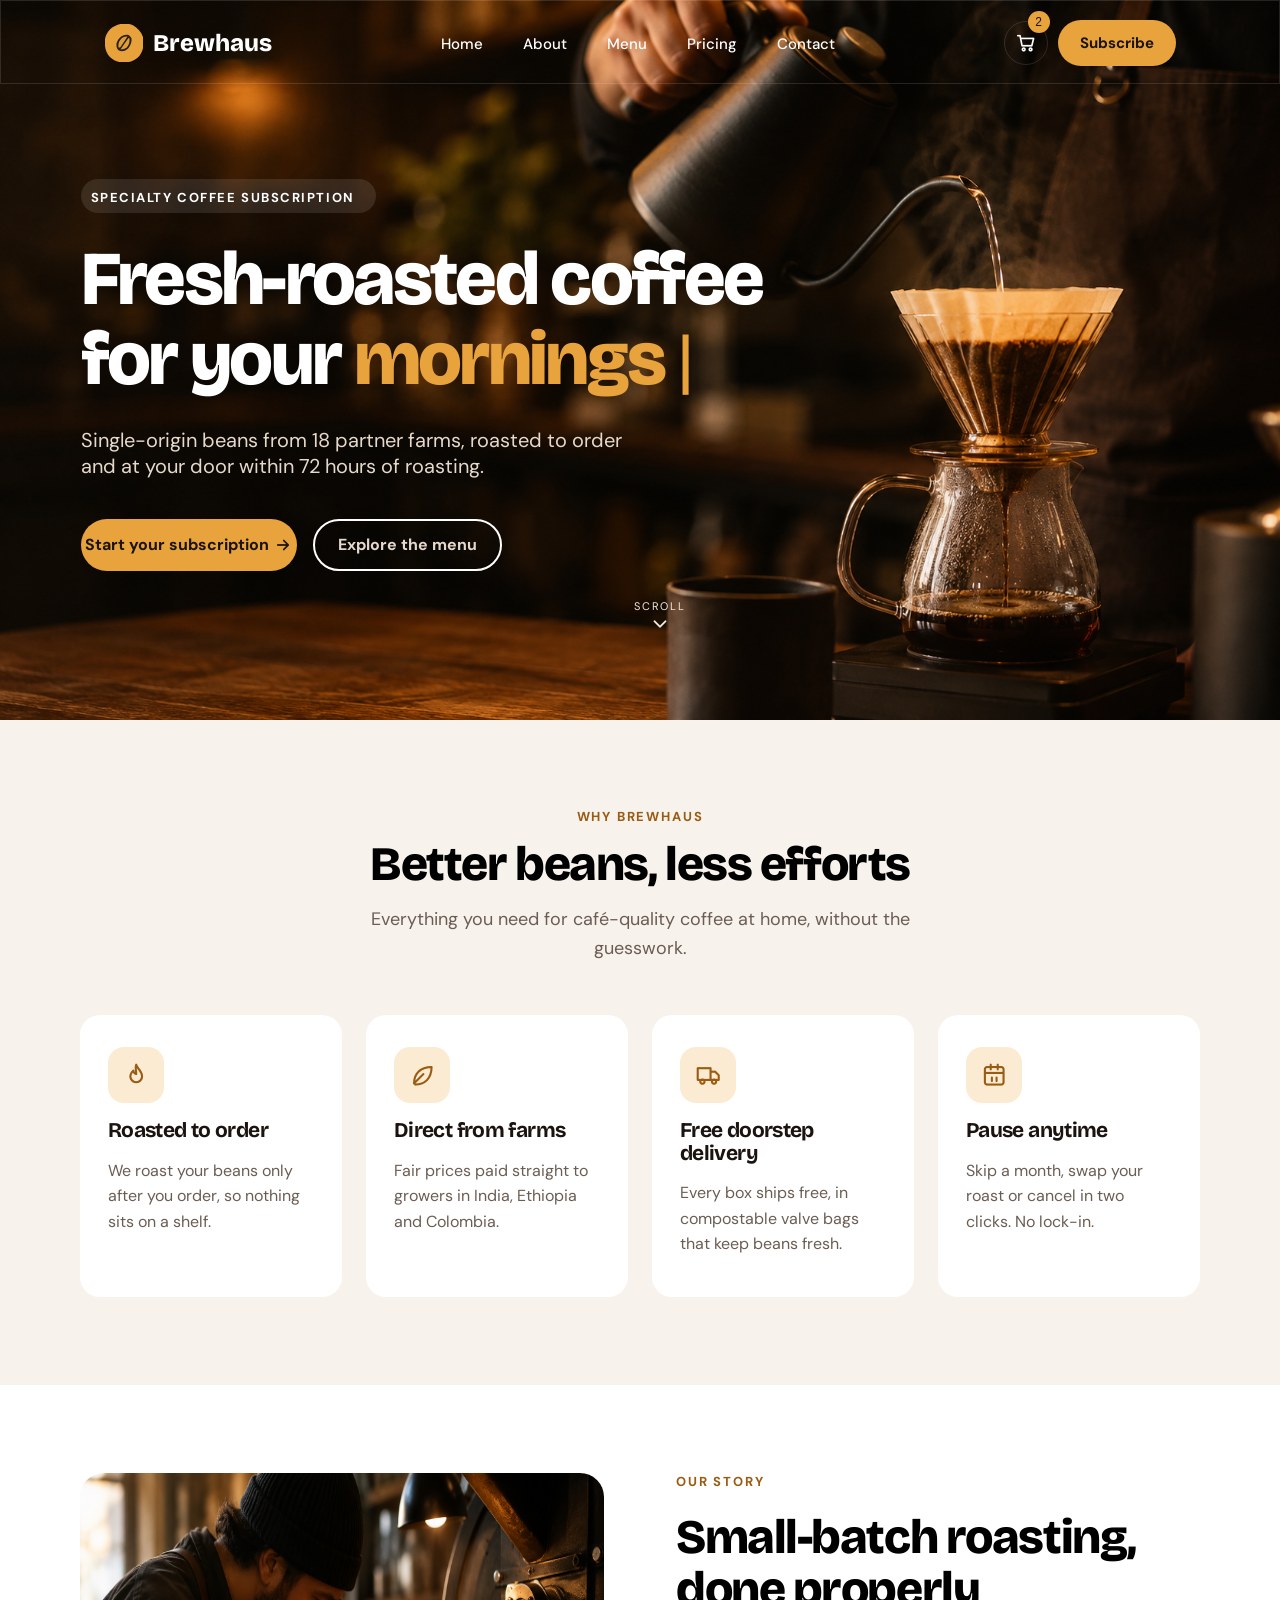
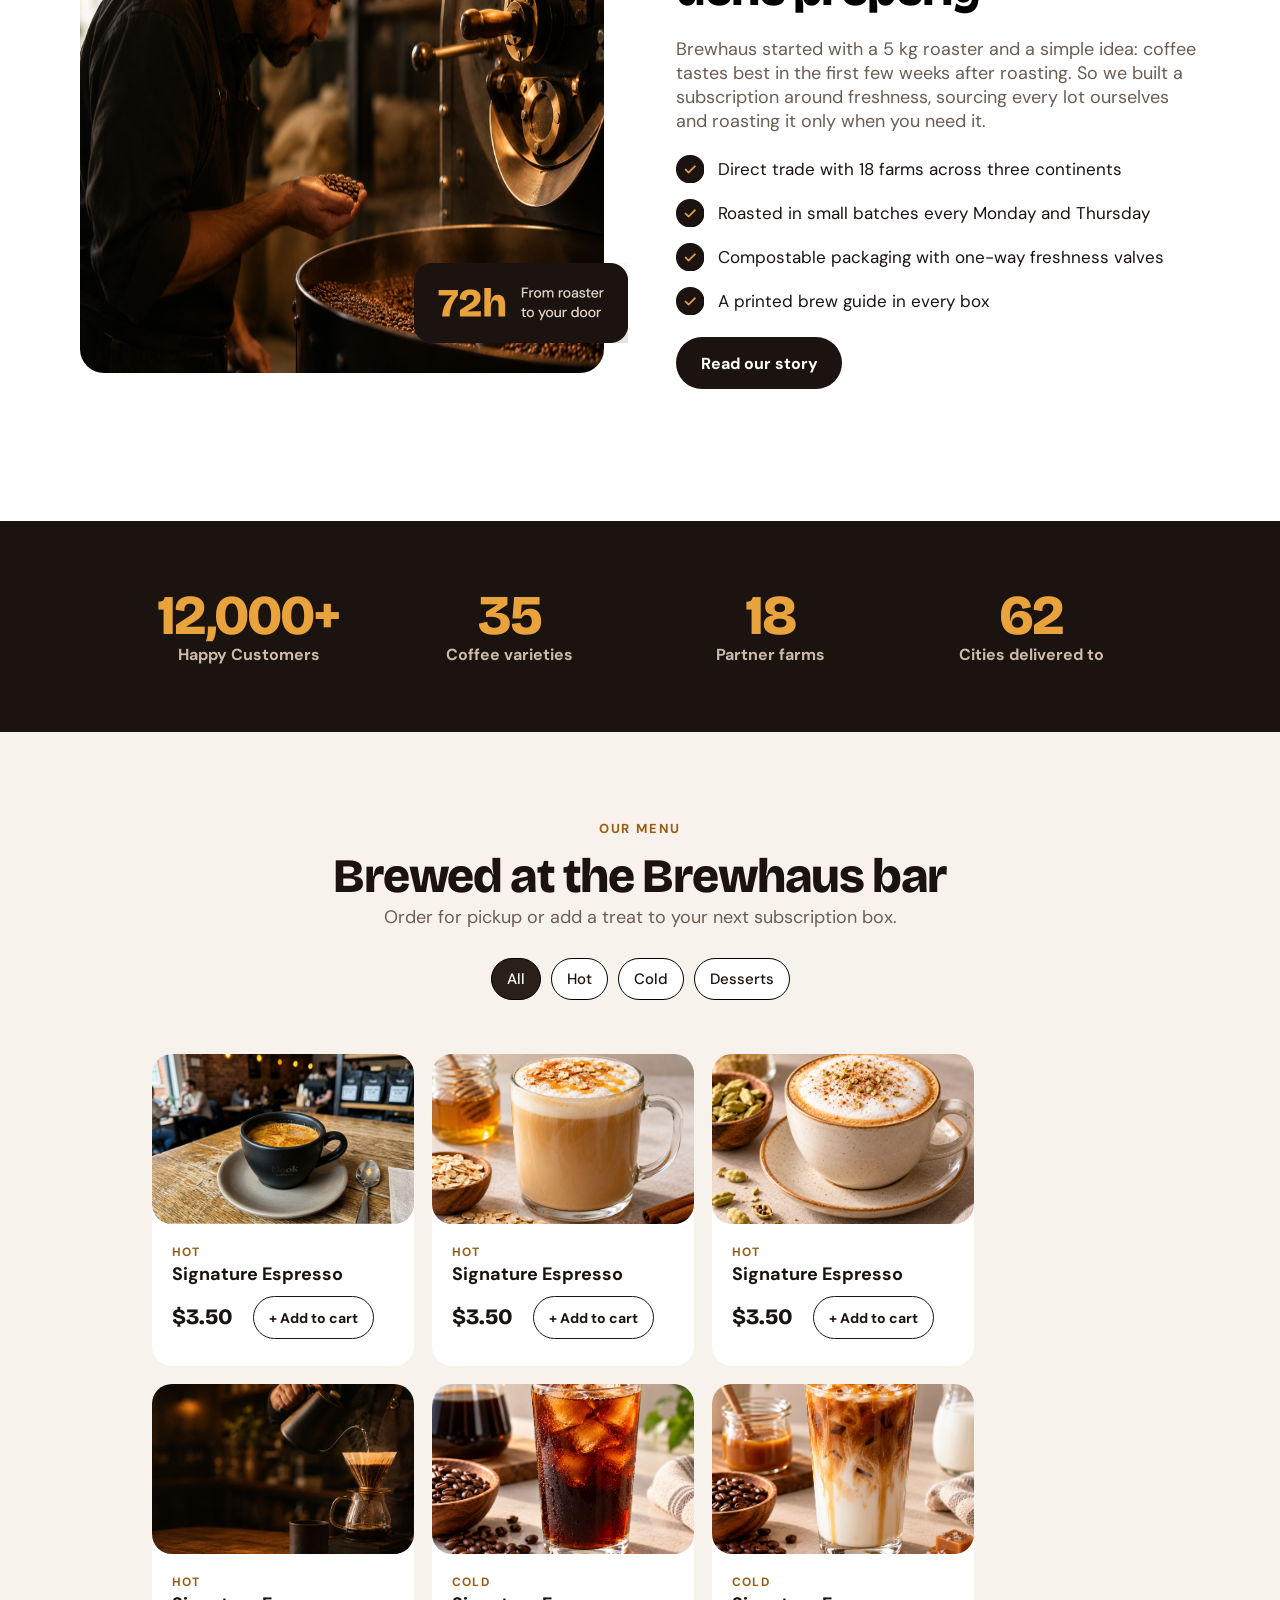
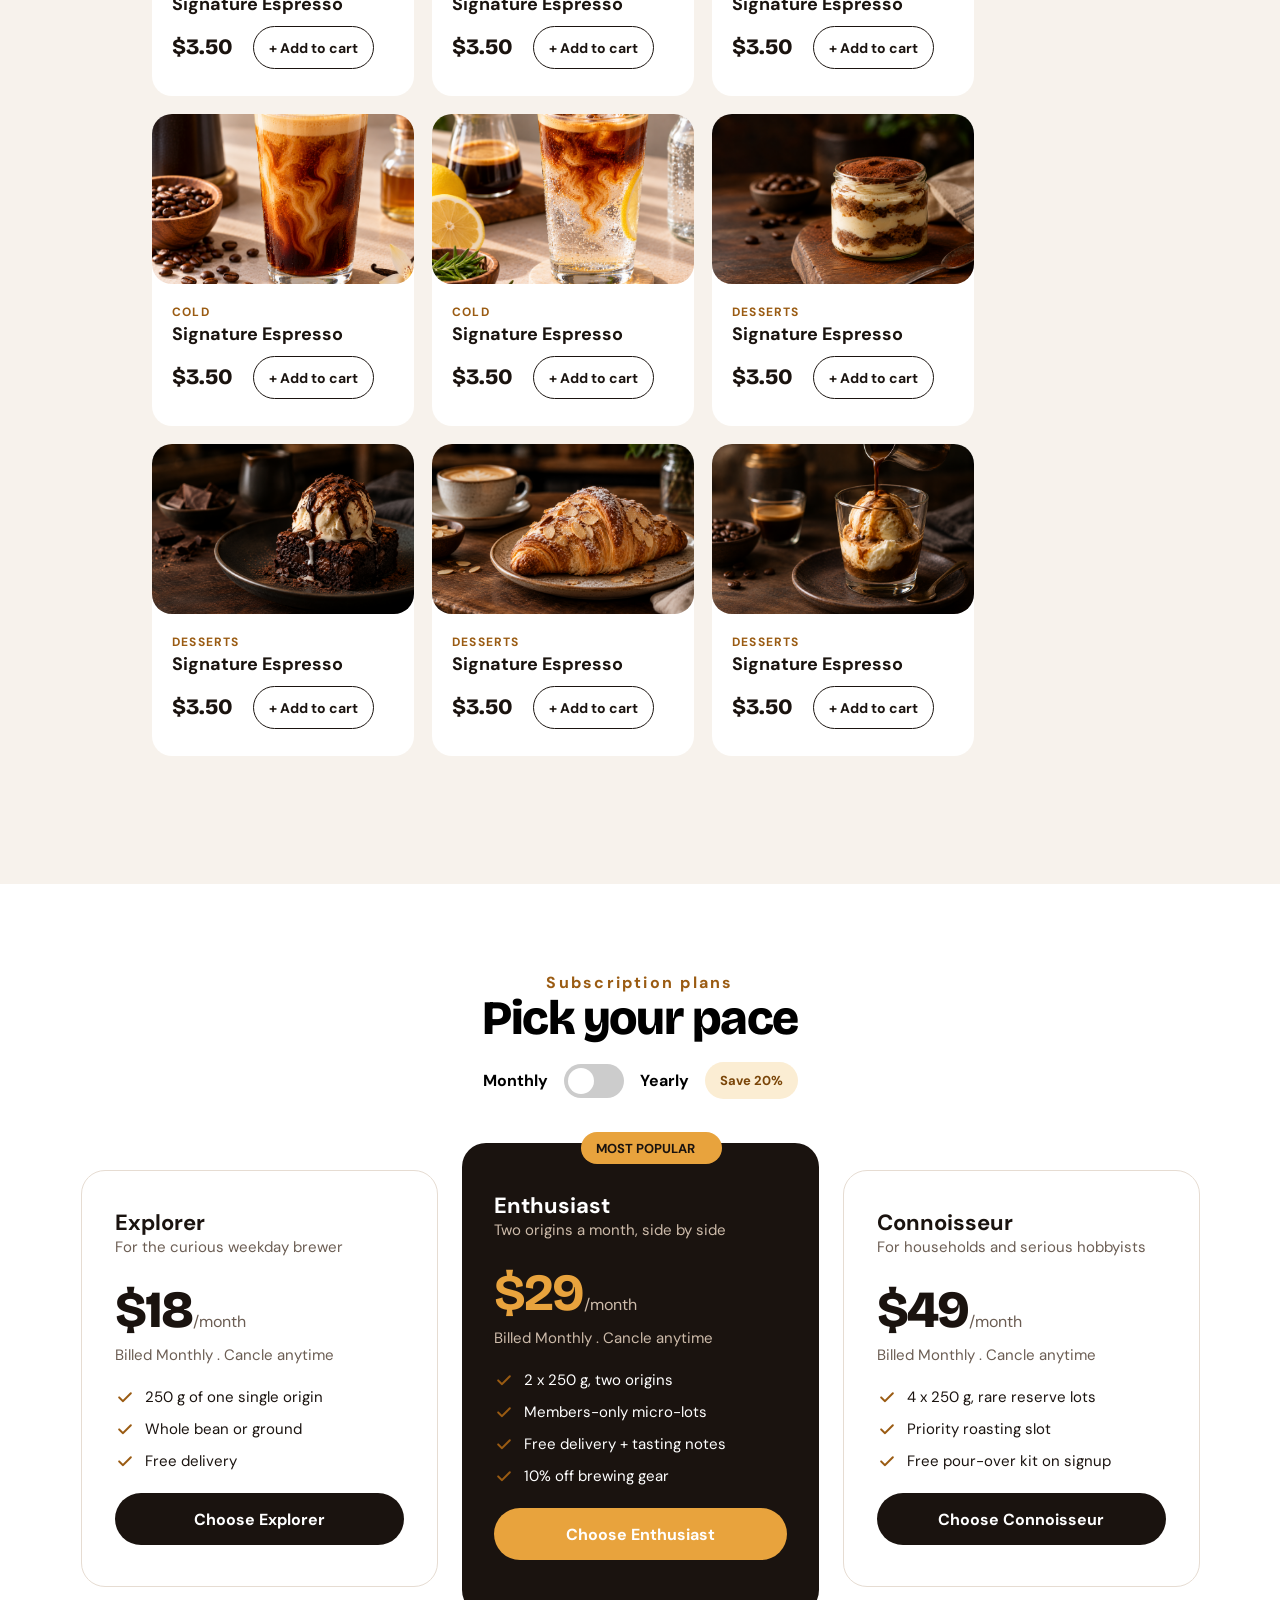
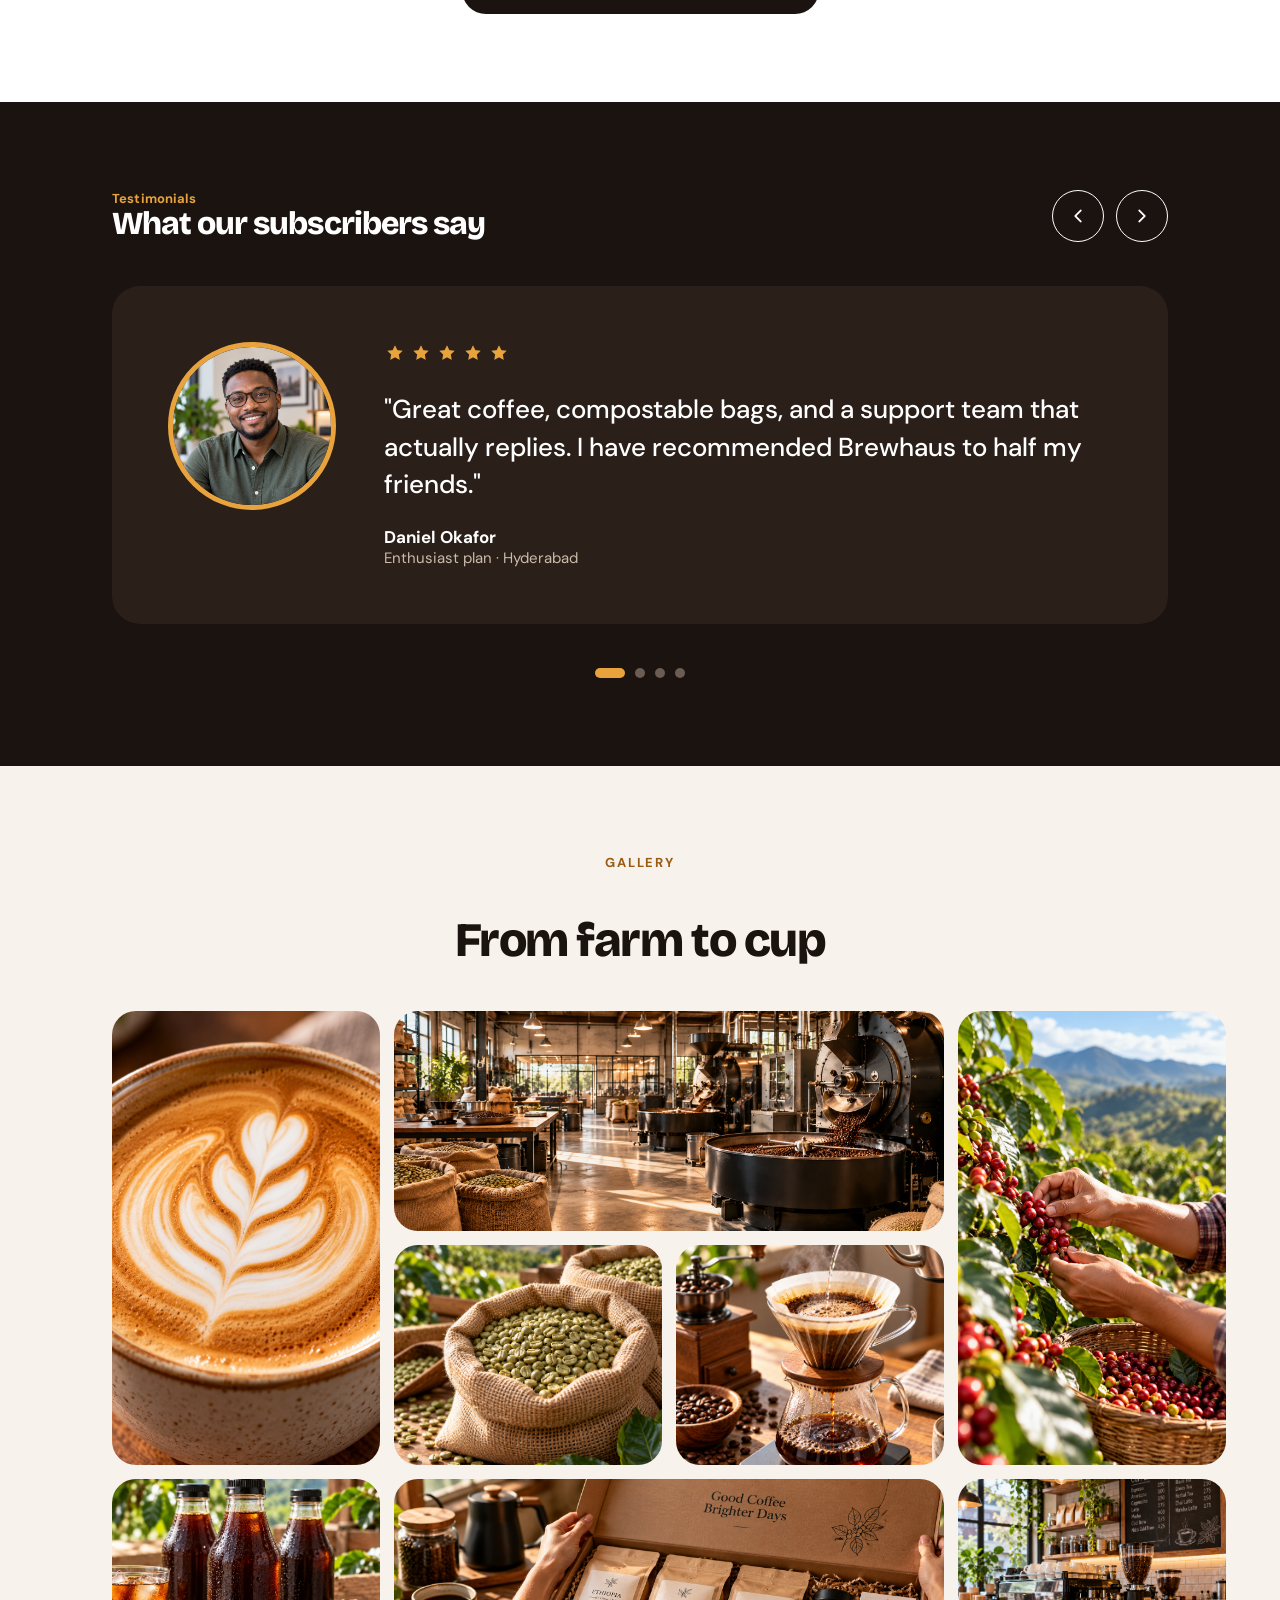
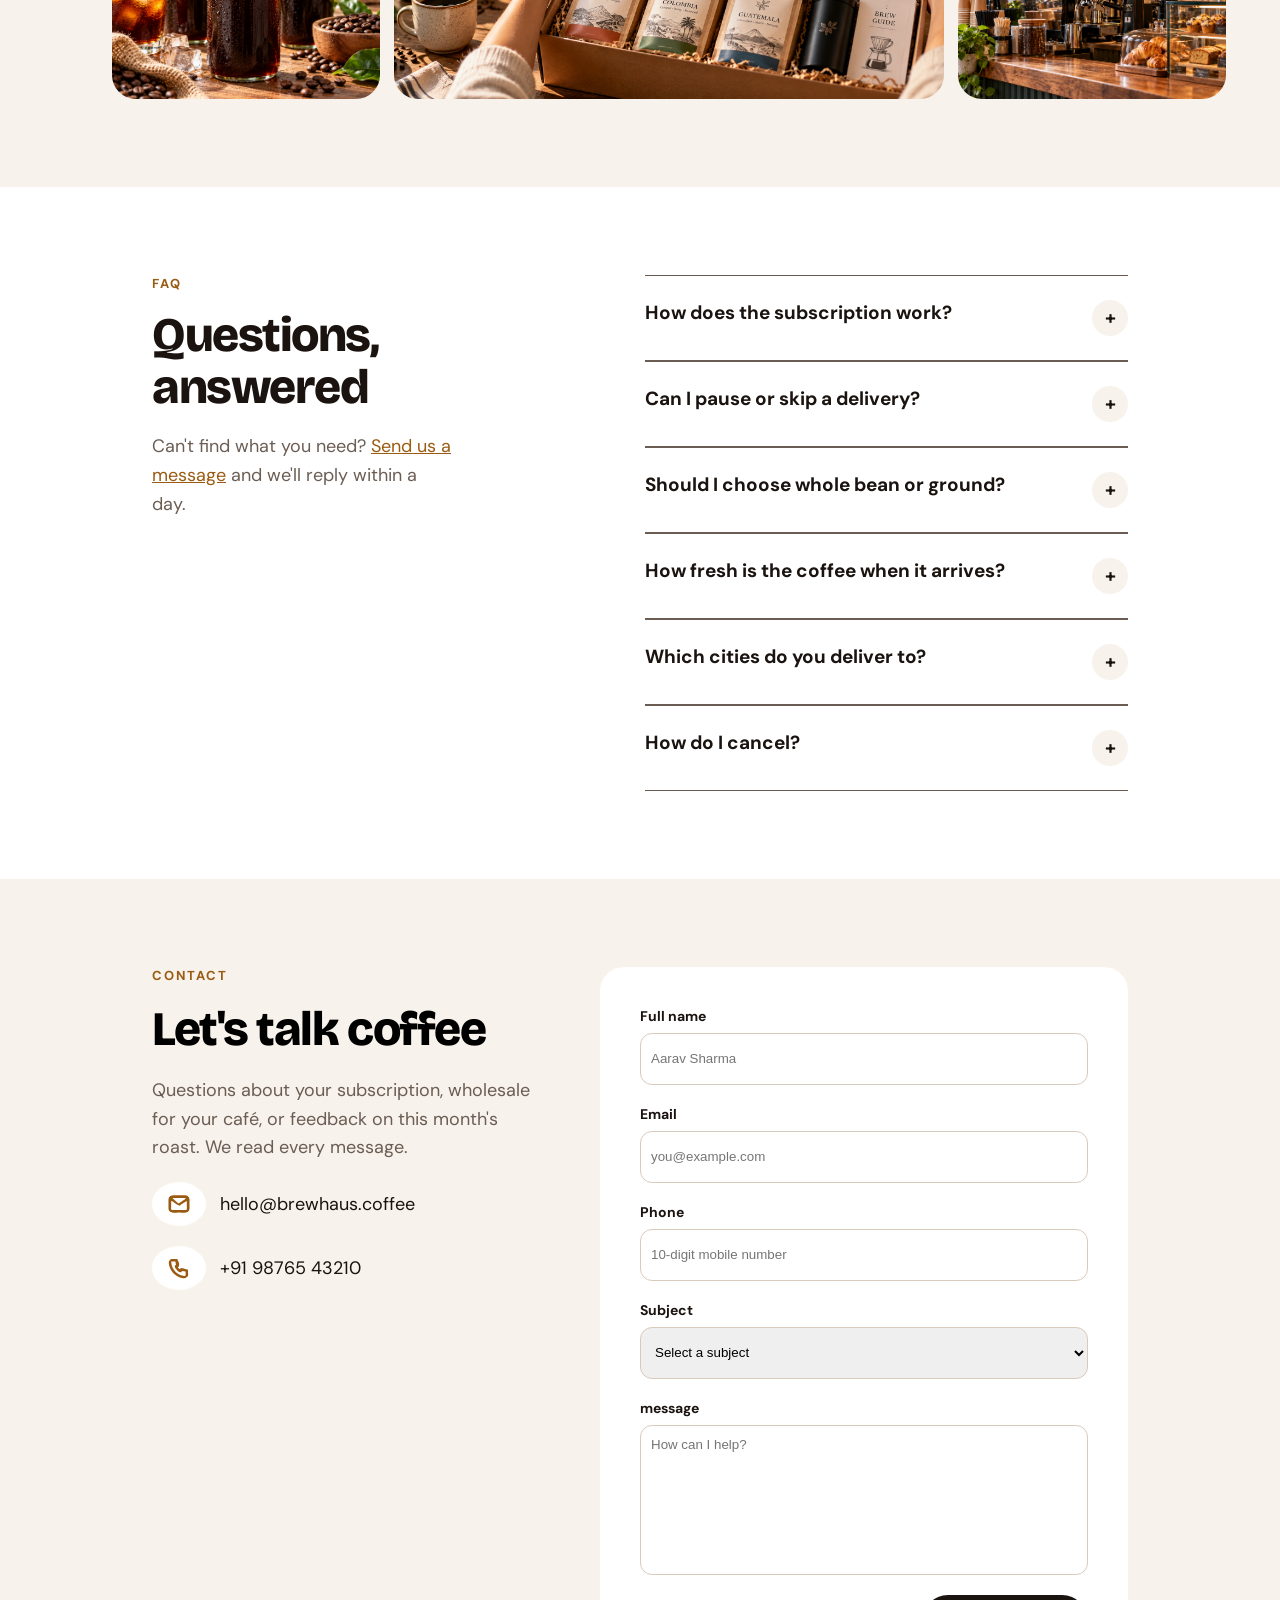
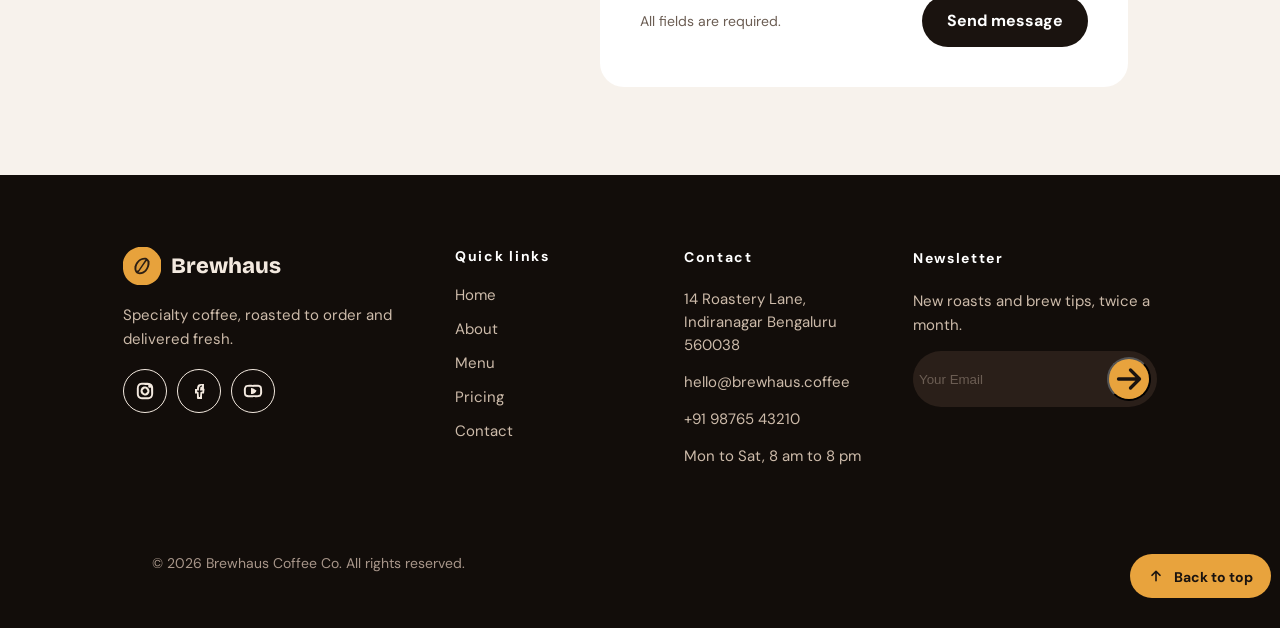
==== index.html @ 7eb24295 "Fixed position of counter" ====
<!DOCTYPE html>
<html lang="en">
<head>
	<meta charset="UTF-8">
	<meta name="viewport" content="width=device-width, initial-scale=1.0">
	<title>Brewhaus</title>

	<!-- Google Fonts  -->
	 <link rel="preconnect" href="https://fonts.googleapis.com">
	<link rel="preconnect" href="https://fonts.gstatic.com" crossorigin>
	<link href="https://fonts.googleapis.com/css2?family=Bricolage+Grotesque:opsz,wght@12..96,200..800&family=DM+Sans:ital,opsz,wght@0,9..40,100..1000;1,9..40,100..1000&display=swap" rel="stylesheet">

	<link rel="stylesheet" href="style.css">
</head>
<body>
	<div class="main-container">
		
		<div class="navbar-hero-section">
			
			<div class="navbar-container">
				<div class="nav-bar">
					<div class="navbar-left">
						<img src="./images/brewhaus-logo.svg" alt="brewhaus logo">
						<h1>Brewhaus</h1>
					</div>

					<div class="navbar-middle">
						<span><a href="#">Home</a></span>
						<span><a href="#about-us-id">About</a></span>
						<span><a href="#our-menu-id">Menu</a></span>
						<span><a href="#Subscription-plans-id">Pricing</a></span>
						<span><a href="#contact-us-id">Contact</a></span>
					</div>

					<div class="navbar-right">

						<div class="shop-cart-container">
							<img src="./images/cart-new.png" alt="cart image" id="cart-img">
							<div class="item-counter">2</div>
						</div>
						
						<div class="subscribe-btn">
							<a href="#Subscription-plans-id">Subscribe</a>
						</div>

						<!-- Hamburger menu  -->
						<img src="./images/hamburger-icon.png" alt="Hamburger icon image" id="hamburger-icon-img">
					</div>
					
					
					<!-- Hamburger Section  -->
					<div class="hamburger" id="hamburger-menu">	

						<div class="hamburger-header">
							<h2>Brewhaus</h2>
							<button class="close-btn" id="close-menu-btn"><img src="./images/hamburger-cross-new.png" alt="Hamburger cross"></button>
						</div>

						<div class="hamburger-options-container">
							<div class="options">
								<a href="#">Home</a>
								<img src="./images/go-right-review.png" alt="go right">
							</div>
							<div class="options">
								<a href="#about-us-id">About</a>
								<img src="./images/go-right-review.png" alt="go right">
							</div>
							<div class="options">
								<a href="#our-menu-id">Menu</a>
								<img src="./images/go-right-review.png" alt="go right">
							</div>
							<div class="options">
								<a href="#Subscription-plans-id">Pricing</a>
								<img src="./images/go-right-review.png" alt="go right">
							</div>
							<div class="options">
								<a href="#contact-us-id">Contact</a>
								<img src="./images/go-right-review.png" alt="go right">
							</div>
						
						</div>

						<div class="hamburger-footer">
							<a href="#Subscription-plans-id" class="hamburger-subscribe-btn subscribe-btn">Subscribe</a>
						</div>
						

					</div>

				</div>
			</div>

			<div class="hero-container">
				<div id="special-coffee">SPECIALTY COFFEE SUBSCRIPTION</div>
				<div class="hero-heading">Fresh-roasted coffee for your <span id="text-changer">Morning</span> <span id="vertical-bar">|</span></div>
			

				
				<div class="hero-para">Single-origin beans from 18 partner farms, roasted to order and at your door within 72 hours of roasting.</div>
				<div class="hero-buttons">
					<div class="start-btn">
						<a href="#Subscription-plans-id">Start your subscription <img src="./images/hero-right-arrow.png" alt=""> </a>
					</div>

					<div class="explore-btn">
						<a href="#our-menu-id">Explore the menu</a>
					</div>
				</div>

				<div class="scroll-btn"><a href="#why-section-id">SCROLL <img src="./images/hero-down-arrow.png" alt="Down allow"></a></div>
			</div>
		</div>

		<!-- Why brewhaus section  -->
		<div class="why-brewhaus-section" id="why-section-id">
			<div class="why-container">
				<h3>WHY BREWHAUS</h3>
				<h2>Better beans, less efforts</h2>
				<p>Everything you need for café-quality coffee at home, without the guesswork.</p>
				<div class="why-boxes">

					<div class="card" id="why-card1">
						<img src="./images/why-card1.png" alt="why card1">
						<div class="why-card-text">
							<h2>Roasted to order</h2>
							<p>We roast your beans only after you order, so nothing sits on a shelf.</p>
						</div>
					</div>

					<div class="card" id="why-card2">
						<img src="./images/why-card2.png" alt="why card2">
						<div class="why-card-text">
							<h2>Direct from farms</h2>
							<p>Fair prices paid straight to growers in India, Ethiopia and Colombia.</p>
						</div>
					</div>

					<div class="card" id="why-card3">
						<img src="./images/why-card3.png" alt="why card3">
						<div class="why-card-text">
							<h2>Free doorstep delivery</h2>
							<p>Every box ships free, in compostable valve bags that keep beans fresh.</p>
						</div>
					</div>
					
					<div class="card" id="why-card4">
						<img src="./images/why-card4.png" alt="why card4">
						<div class="why-card-text">
							<h2>Pause anytime</h2>
							<p>Skip a month, swap your roast or cancel in two clicks. No lock-in.</p>
						</div>
					</div>

				</div>
			</div>
		</div>

		<!-- Our Story Section  -->
		<div class="story-section" id="about-us-id">
			<div class="story-container">
				
				<div class="story-left">
					<img src="./images/story-left-bg.png" alt="breqhaus-logo" id="story-bg">	
					<img src="./images/72-hours.png" alt="72 hr img" id="hours-img">
				</div>
				
				<div class="story-right">
					<span>OUR STORY</span>
					<h2>Small-batch roasting, done properly</h2>
					<p>Brewhaus started with a 5 kg roaster and a simple idea: coffee tastes best in the first few weeks after roasting. So we built a subscription around freshness, sourcing every lot ourselves and roasting it only when you need it.</p>

					<div class="checks">
						<p><img src="./images/story-tick.png" alt="story-tick">Direct trade with 18 farms across three continents</p>
						<p><img src="./images/story-tick.png" alt="story-tick">Roasted in small batches every Monday and Thursday</p>
						<p><img src="./images/story-tick.png" alt="story-tick">Compostable packaging with one-way freshness valves</p>
						<p><img src="./images/story-tick.png" alt="story-tick">A printed brew guide in every box</p>
					</div>
					
					<div class="read-story-btn">
						<a href="#">Read our story</a>
					</div>

				</div>
			</div>
		</div>

		<!-- Counter sectio  -->
		<div class="counter-section">	
			<div><span>12,000+</span><h3>Happy Customers</h3></div>
			<div><span>35</span><h3>Coffee varieties</h3></div>
			<div><span>18</span><h3>Partner farms</h3></div>
			<div><span>62</span><h3>Cities delivered to</h3></div>
		</div>
		
		<!-- menu section -->
		<div class="menu-section" id="our-menu-id">
			<span>OUR MENU</span>
			<h2>Brewed at the Brewhaus bar</h2>
			<p>Order for pickup or add a treat to your next subscription box.</p>
			<div class="categories">
				<div class="menu-button" id="all">All</div>
				<div class="menu-button" id="hot">Hot</div>
				<div class="menu-button" id="cold">Cold</div>
				<div class="menu-button" id="desserts">Desserts</div>
			</div>

			<div class="menu-cards-container">

				<div class="menu-card hot-card" >
					<img src="./images/menu-cards/hot-cup1.png" alt="Hot cup 1">
					<span>HOT</span>
					<p>Signature Espresso</p>
					<div class="price-buy">
						<price>$3.50</price>
						<div class="buy-btn">
							<a href="#">+ Add to cart</a>
						</div>
					</div>
				</div>

				<div class="menu-card hot-card" >
					<img src="./images/menu-cards/hot-cup2.png" alt="Hot cup 1">
					<span>HOT</span>
					<p>Signature Espresso</p>
					<div class="price-buy">
						<price>$3.50</price>
						<div class="buy-btn">
							<a href="#">+ Add to cart</a>
						</div>
					</div>
				</div>

				<div class="menu-card hot-card" >
					<img src="./images/menu-cards/hot-cup3.png" alt="Hot cup 1">
					<span>HOT</span>
					<p>Signature Espresso</p>
					<div class="price-buy">
						<price>$3.50</price>
						<div class="buy-btn">
							<a href="#">+ Add to cart</a>
						</div>
					</div>
				</div>

				<div class="menu-card hot-card" >
					<img src="./images/menu-cards/hot-cup4.png" alt="Hot cup 1">
					<span>HOT</span>
					<p>Signature Espresso</p>
					<div class="price-buy">
						<price>$3.50</price>
						<div class="buy-btn">
							<a href="#">+ Add to cart</a>
						</div>
					</div>
				</div>

				<div class="menu-card cold-card" >
					<img src="./images/menu-cards/cold1.png" alt="Hot cup 1">
					<span>COLD</span>
					<p>Signature Espresso</p>
					<div class="price-buy">
						<price>$3.50</price>
						<div class="buy-btn">
							<a href="#">+ Add to cart</a>
						</div>
					</div>
				</div>

				<div class="menu-card cold-card" >
					<img src="./images/menu-cards/cold2.png" alt="Hot cup 1">
					<span>COLD</span>
					<p>Signature Espresso</p>
					<div class="price-buy">
						<price>$3.50</price>
						<div class="buy-btn">
							<a href="#">+ Add to cart</a>
						</div>
					</div>
				</div>

				<div class="menu-card cold-card" >
					<img src="./images/menu-cards/cold3.png" alt="Hot cup 1">
					<span>COLD</span>
					<p>Signature Espresso</p>
					<div class="price-buy">
						<price>$3.50</price>
						<div class="buy-btn">
							<a href="#">+ Add to cart</a>
						</div>
					</div>
				</div>

				<div class="menu-card cold-card" >
					<img src="./images/menu-cards/cold4.png" alt="Hot cup 1">
					<span>COLD</span>
					<p>Signature Espresso</p>
					<div class="price-buy">
						<price>$3.50</price>
						<div class="buy-btn">
							<a href="#">+ Add to cart</a>
						</div>
					</div>
				</div>

				<div class="menu-card desserts-card" >
					<img src="./images/menu-cards/desserts1.png" alt="Hot cup 1">
					<span>DESSERTS</span>
					<p>Signature Espresso</p>
					<div class="price-buy">
						<price>$3.50</price>
						<div class="buy-btn">
							<a href="#">+ Add to cart</a>
						</div>
					</div>
				</div>

				<div class="menu-card desserts-card" >
					<img src="./images/menu-cards/desserts2.png" alt="Hot cup 1">
					<span>DESSERTS</span>
					<p>Signature Espresso</p>
					<div class="price-buy">
						<price>$3.50</price>
						<div class="buy-btn">
							<a href="#">+ Add to cart</a>
						</div>
					</div>
				</div>

				<div class="menu-card desserts-card" >
					<img src="./images/menu-cards/desserts3.png" alt="Hot cup 1">
					<span>DESSERTS</span>
					<p>Signature Espresso</p>
					<div class="price-buy">
						<price>$3.50</price>
						<div class="buy-btn">
							<a href="#">+ Add to cart</a>
						</div>
					</div>
				</div>

				<div class="menu-card desserts-card" >
					<img src="./images/menu-cards/desserts4.png" alt="Hot cup 1">
					<span>DESSERTS</span>
					<p>Signature Espresso</p>
					<div class="price-buy">
						<price>$3.50</price>
						<div class="buy-btn">
							<a href="#">+ Add to cart</a>
						</div>
					</div>
				</div>

			</div>

		</div>

		<!-- Plans section  -->
		<div class="pricing-section" id="Subscription-plans-id">
			<div class="pricing-container">
				
				<div class="pricing-upper">
					<h5>Subscription plans</h5>
					<h2>Pick your pace</h2>
					<div class="monthy-yearly-change">
						<span>Monthly</span>	
						
						<!-- <button type="button" role="switch" aria-checked="true" id="switch-btn">
							<span aria-hidden="true">off</span>
  							<span aria-hidden="false">on</span>
						</button> -->

						<!-- Rounded switch -->
						<label class="switch" id="switch-btn">
							<input id="input-checkbox" type="checkbox">
							<span class="slider round"></span>
						</label>

						<span>Yearly</span>
						<div class="save-discount">Save 20%</div>
					</div>
				</div>

				<div class="pricing-lower">

					<div class="pricing-card explore-card edge-price-card">
						<h2>Explorer</h2>
						<p>For the curious weekday brewer</p>
						<div class="doller-price"><span id="Explorer-dollar">$18</span><p>/month</p></div>
						<p class="card-2nd-p" id="explorer-p">Billed Monthly . Cancle anytime</p>
						
						<div class="plan-includes">
							<p><img src="./images/correct-tick.png" alt="correct tick">250 g of one single origin</p>
							<p><img src="./images/correct-tick.png" alt="correct tick">Whole bean or ground</p>
							<p><img src="./images/correct-tick.png" alt="correct tick">Free delivery</p>	
						</div>

						<div class="choose-plan-btn">Choose Explorer</div>
					</div>

					<div class="most-popular-div">MOST POPULAR</div>

					<div class="pricing-card Enthusiast-card middle-price-card">
						<h2>Enthusiast</h2>
						<p>Two origins a month, side by side</p>
						<div class="doller-price"><span id="enthusiast-dollar">$29</span><p>/month</p></div>
						<p class="card-2nd-p" id="enthusiast-p">Billed Monthly . Cancle anytime</p>
						
						<div class="plan-includes middle-card-includes">
							<p><img src="./images/correct-tick.png" alt="correct tick">2 x 250 g, two origins</p>
							<p><img src="./images/correct-tick.png" alt="correct tick">Members-only micro-lots</p>
							<p><img src="./images/correct-tick.png" alt="correct tick">Free delivery + tasting notes</p>	
							<p><img src="./images/correct-tick.png" alt="correct tick">10% off brewing gear</p>
						</div>

						<div class="choose-plan-btn">Choose Enthusiast</div>	
					</div>

					<div class="pricing-card Connoisseur-card edge-price-card">
						<h2>Connoisseur</h2>
						<p>For households and serious hobbyists</p>
						<div class="doller-price"><span id="connoisseur-dollar">$49</span><p>/month</p></div>
						<p class="card-2nd-p" id="connoisseur-p">Billed Monthly . Cancle anytime</p>
						
						<div class="plan-includes">
							<p><img src="./images/correct-tick.png" alt="correct tick">4 x 250 g, rare reserve lots</p>
							<p><img src="./images/correct-tick.png" alt="correct tick">Priority roasting slot</p>
							<p><img src="./images/correct-tick.png" alt="correct tick">Free pour-over kit on signup</p>	
						</div>

						<div class="choose-plan-btn">Choose Connoisseur</div>
					</div>

				</div>

			</div>
		</div>

		<!-- Review Section  -->
		<div class="review-section">
			<div class="review-container">
				
				<div class="review-top">
					<div class="review-top-left">
						<p>Testimonials</p>
						<h1>What our subscribers say</h1>
					</div>
					<div class="review-top-right">
						<div class="go-left"><img src="./images/go-left-review.png" alt="go left"></div>
						<div class="go-right"><img src="./images/go-right-review.png" alt="go right"></div>
					</div>
				</div>
				
				<div class="review-middle review-card1">
					<div class="review-middle-left">
						<img src="./images/reviewer1.png" alt="reviewer photo">
					</div>
					<div class="review-middle-right">

						<div class="rating-starts">
							<img src="./images/rating-star-filled.png" alt="Rating star">
							<img src="./images/rating-star-filled.png" alt="Rating star">
							<img src="./images/rating-star-filled.png" alt="Rating star">
							<img src="./images/rating-star-filled.png" alt="Rating star">
							<img src="./images/rating-star-filled.png" alt="Rating star">
						</div>
						<div class="quote">"Great coffee, compostable bags, and a support team that actually replies. I have recommended Brewhaus to half my friends."</div>
						<div class="reviewer-name">
							<h5>Daniel Okafor</h5>
							<p>Enthusiast plan · Hyderabad</p>
						</div>

					</div>

				</div>

				<div class="review-middle review-card2 ReviewHider">
					<div class="review-middle-left">
						<img src="./images/reviewer2.png" alt="reviewer photo">
					</div>
					<div class="review-middle-right">

						<div class="rating-starts">
							<img src="./images/rating-star-filled.png" alt="Rating star">
							<img src="./images/rating-star-filled.png" alt="Rating star">
							<img src="./images/rating-star-filled.png" alt="Rating star">
							<img src="./images/rating-star-filled.png" alt="Rating star">
							<img src="./images/rating-star-filled.png" alt="Rating star">
						</div>
						<div class="quote">“I used to buy whatever was on the supermarket shelf. Now I can taste the difference between a Chikmagalur and an Ethiopian lot, and my mornings feel like a ritual.”</div>
						<div class="reviewer-name">
							<h5>Priya Nair</h5>
							<p>Enthusiast plan · Pune</p>
						</div>

					</div>
					
				</div>

				<div class="review-middle review-card3 ReviewHider">
					<div class="review-middle-left">
						<img src="./images/reviewer3.png" alt="reviewer photo">
					</div>
					<div class="review-middle-right">

						<div class="rating-starts">
							<img src="./images/rating-star-filled.png" alt="Rating star">
							<img src="./images/rating-star-filled.png" alt="Rating star">
							<img src="./images/rating-star-filled.png" alt="Rating star">
							<img src="./images/rating-star-filled.png" alt="Rating star">
							<img src="./images/rating-star-filled.png" alt="Rating star">
						</div>
						<div class="quote">“The beans arrive two days after roasting, every single time. Pausing for my holiday took about ten seconds.”</div>
						<div class="reviewer-name">
							<h5>Marcus Lee</h5>
							<p>Explorer plan · Mumbai</p>
						</div>

					</div>
					
				</div>

				<div class="review-middle review-card4 ReviewHider">
					<div class="review-middle-left">
						<img src="./images/reviewer4.png" alt="reviewer photo">
					</div>
					<div class="review-middle-right">

						<div class="rating-starts">
							<img src="./images/rating-star-filled.png" alt="Rating star">
							<img src="./images/rating-star-filled.png" alt="Rating star">
							<img src="./images/rating-star-filled.png" alt="Rating star">
							<img src="./images/rating-star-filled.png" alt="Rating star">
							<img src="./images/rating-star-filled.png" alt="Rating star">
						</div>
						<div class="quote">“Our whole office runs on the Connoisseur box. The tasting notes card has turned us all into coffee nerds.”</div>
						<div class="reviewer-name">
							<h5>Ananya Rao</h5>
							<p>Connoisseur plan · Bengaluru</p>
						</div>

					</div>
					
				</div>



				<div class="review-bottom">
					<div class="slider-review slider-selected"></div>
					<div class="slider-review"></div>
					<div class="slider-review"></div>
					<div class="slider-review"></div>
				</div>
				
			</div>
		</div>

		<!-- Gallery section  -->
<!-- 		
		<div class="gallery-section">
			<div class="gallery-container">
				<p>GALLERY</p>
				<h2>From farm to cup</h2>
				
				<div class="gallery-photos-container">

					<div class="gallery-left">
						<img src="./images/gallery/gallery1.png" alt="gallery image">
						<img src="./images/gallery/gallery2.png" alt="gallery image">
					</div>
					<div class="gallery-middle">
						<div class="gallery-middle-top">
							<img src="./images/gallery/gallery3.png" alt="gallery image">
						</div>
						<div class="gallery-middle-middle">
							<img src="./images/gallery/gallery4.png" alt="gallery image">
							<img src="./images/gallery/gallery5.png" alt="gallery image">
						</div>
						<div class="gallery-middle-bottom">
							<img src="./images/gallery/gallery6.png" alt="gallery image">
						</div>
					</div>
					<div class="gallery-right">
						<img src="./images/gallery/gallery7.png" alt="gallery image">	
						<img src="./images/gallery/gallery8.png" alt="gallery image">
					</div>

				</div>
			</div>
		</div>
		 -->

		<!-- Gallery section  -->
		
		<div class="gallery-section">
			<div class="gallery-container">
				<p>GALLERY</p>
				<h2>From farm to cup</h2>
				
				<div class="gallery-photos-container">
						<img id="img1" src="./images/gallery/gallery1.png" alt="gallery image">
						<img id="img2" src="./images/gallery/gallery2.png" alt="gallery image">
						<img id="img3" src="./images/gallery/gallery3.png" alt="gallery image">
						<img id="img4" src="./images/gallery/gallery4.png" alt="gallery image">
						<img id="img5" src="./images/gallery/gallery5.png" alt="gallery image">
						<img id="img6" src="./images/gallery/gallery6.png" alt="gallery image">
						<img id="img7" src="./images/gallery/gallery7.png" alt="gallery image">	
						<img id="img8" src="./images/gallery/gallery8.png" alt="gallery image">
				</div>
		
			</div>
		</div>
		
		<!-- FAQ section  -->
		<div class="faq-section">
			<div class="faq-container">
				
				<div class="faq-left">
					<h6>FAQ</h6>
					<h2>Questions, answered</h2>
					<p>Can't find what you need? <u>Send us a message</u> and we'll reply within a day.</p>
				</div>

				<div class="faq-right">
					
					<div class="question-container">
						<div class="question question1">
							<h2>How does the subscription work?</h2>
							<a class="expander expander1"> + </a>
						</div>
						<div class="answer answer1">Pick a plan and a grind, and we roast your coffee fresh and ship it on your chosen date each month. You can change your beans, quantity or delivery date from your account at any time.</div>
					</div>

					<div class="question-container">
						<div class="question question2">
							<h2>Can I pause or skip a delivery?</h2>
							<a class="expander expander2"> + </a>
						</div>
						<div class="answer answer2">Yes. Skip a single month or pause for as long as you like from your dashboard. Changes made before your roast date apply to that month.</div>
					</div>

					<div class="question-container">
						<div class="question question3">
							<h2>Should I choose whole bean or ground?</h2>
							<a class="expander expander3"> + </a>
						</div>
						<div class="answer answer3">Whole bean stays fresh longer and is best if you own a grinder. If not, tell us your brew method and we will grind to match it.</div>
					</div>

					<div class="question-container">
						<div class="question question4">
							<h2>How fresh is the coffee when it arrives?</h2>
							<a class="expander expander4"> + </a>
						</div>
						<div class="answer answer4">We roast on Mondays and Thursdays and ship the same day, so most orders arrive within 72 hours of roasting.</div>
					</div>

					<div class="question-container">
						<div class="question question5">
							<h2>Which cities do you deliver to?</h2>
							<a class="expander expander5"> + </a>
						</div>
						<div class="answer answer5">We currently deliver to 62 cities across India, with free shipping on every subscription box.</div>
					</div>

					<div class="question-container">
						<div class="question question6">
							<h2>How do I cancel?</h2>
							<a class="expander expander6"> + </a>	
						</div>
						<div class="answer answer6">Cancel in two clicks from your account settings. There are no fees or minimum terms.</div>
					</div>
					
				</div>

			</div>
		</div>

		<!-- Contact section  -->
		<div class="contact-section" id="contact-us-id">
			<div class="contact-container">
				
				<div class="contact-left">
					<span>CONTACT</span>
					<h2>Let's talk coffee</h2>
					<p>Questions about your subscription, wholesale for your café, or feedback on this month's roast. We read every message.</p>
					<div class="email-contact"><img src="./images/email-logo.svg" alt="email-logo">hello@brewhaus.coffee</div>
					<div class="call-contact"><img src="./images/call-logo.svg" alt="call-logo">+91 98765 43210</div>
				</div>

				<div class="contact-right">
					<form action="">

						<div class="fullname">
							<label for="name">Full name</label>
							<input type="text" placeholder="Aarav Sharma" name="name" id="name" required>
						</div>

						<div class="email">
							<label for="email">Email</label>
							<input type="email" placeholder="you@example.com" name="email" id="email" required>
						</div>
						
						<div class="phone">
							<label for="phone-no">Phone</label>
							<input type="text" placeholder="10-digit mobile number" name="phone-no" id="phone-no">
						</div>

						<div class="subject">
							<label for="subject-select">Subject</label>
							<select name="slect-subject" id="subject-select">
								<!-- <option value="" disabled selected hidden>Select a subject</option> -->
								<option value="" selected>Select a subject</option>
								<option value="Subscription help">Subscription help</option>
								<option value="Wholesale enquiry">Wholesale enquiry</option>
								<option value="Feedback">Feedback</option>
								<option value="Something else">Something else</option>
							</select>
						</div>

						<div class="message">
							<label for="write-message">message</label>
							<input type="text" placeholder="How can I help?" name="message" id="write-message">
						</div>

						<div class="submit-field">
							<p>All fields are required.</p>
							<div class="read-story-btn">
								<a href="#">Send message</a>
							</div>
						</div>

					</form>

				</div>
			</div>
		</div>

		<!-- Footer section  -->
		<footer>
			<div class="main-footer">

				<div class="footer-column1">

					<div class="navbar-left footer-logo">
						<img src="./images/brewhaus-logo.svg" alt="brewhaus logo">
						<h1>Brewhaus</h1>
					</div>
					<p>Specialty coffee, roasted to order and delivered fresh.</p>
					<div class="social-media">
						<div class="img-container"><img src="./images/instagram.svg" alt="instagram"></div>
						<div class="img-container"><img src="./images/facebook.svg" alt="facebook"></div>
						<div class="img-container"><img src="./images/youtube.svg" alt="facebook"></div>
					</div>
				</div>

				<div class="footer-column2">
					<h2>Quick links</h2>
					<a href="">Home</a>
					<a href="">About</a>
					<a href="">Menu</a>
					<a href="">Pricing</a>
					<a href="">Contact</a>
				</div>

				<div class="footer-column3">
					<h2>Contact</h2>
					<p>14 Roastery Lane, Indiranagar Bengaluru 560038</p>
					<p>hello@brewhaus.coffee</p>
					<p>+91 98765 43210</p>
					<p>Mon to Sat, 8 am to 8 pm</p>
				</div>

				<div class="footer-column4">
					<h2>Newsletter</h2>
					<p>New roasts and brew tips, twice a month.</p>
					<div class="footer-send-email">
						<input type="text" placeholder="Your Email">
						<button type=""><img src="./images/hero-right-arrow.png" alt="right-arrow"></button>
					</div>
				</div>

			</div>
			<div class="footer-strip">
				<div class="strip-container">
					<p>© 2026 Brewhaus Coffee Co. All rights reserved.</p>
					<a class="back-to-btn"><img src="./images/up-arrow-footer.png" alt="up arrow"> Back to top</a>
				</div>		
			</div>
		</footer>
		

	
	</div>
	<script src="script.js"></script>
</body>
</html>
---- style.css ----
:root {
  --font: 'Bricolage Grotesque', sans-serif;
}

* {
    margin: 0;
    padding: 0;
    box-sizing: border-box;
}

html {
	width: 100%;
	scroll-behavior: smooth;
}

body { 
	width: 100%; 
	min-width: 320px; 
	overflow-x: hidden; 
	font-family: 'DM Sans', sans-serif; 
}

.main-container {
	width: 100%;
    max-width: none;
    margin: 0;
}

/* Navbar and hero section  */

.navbar-hero-section {
	background-image: url(./images/hero-bg.png);
	background-size: cover;       
	background-position: center;
	background-repeat: no-repeat;
	width: 100%;
	min-height: 720px;
}

.navbar-container {
	height: 84px;
	width: 100%;
	border: 0.5px solid rgba(255, 255, 255, 0.12);
}

.nav-bar {
	width: 100%;
    max-width: 1199px;
    min-height: 84px;

    margin: 0 auto;
    padding: 0 24px;

    display: flex;
    justify-content: space-between;
    align-items: center;
}

/* Navbar left  */
.navbar-left {
	display: flex;
	align-items: center;
	margin-left: 40px;
	gap: 10px;
}

.navbar-left h1 {
	color: #FFFFFF;
	font-family: 'Bricolage Grotesque';
	font-weight: 800;
	font-size: 24px;
}

.navbar-left img {
	height: 38px;
	width: 38px;
}

/* navbar middle  */
.navbar-middle {
	width: 394px;
	display: flex;
	justify-content: space-between;
	align-items: center;
	
}

.navbar-middle a {
	text-decoration: none;
	color: #FFFFFF;
	font-size: 15px;
	font-weight: 500;
}

/* navbar right  */
.navbar-right {
	display: flex;
	align-items: center;
	margin-right: 40px;
	gap: 10px;
}

.navbar-right .shop-cart-container {
	height: 44px;
	width: 44px;
	display: flex;
	justify-content: center;
	align-items: center;
	padding: 10px 20px;
	border-radius: 50%;
	border: 1px solid #FFFFFF1f;
}

.item-counter {
	height: 22px;
	width: 22px;
	background-color: #E8A33D;

	color: #1A130F;
	font-family: Arial, Helvetica, sans-serif;
	border-radius: 50%;
	font-size: 12px;

	display: flex;
	justify-content: center;
	align-items: center;

	flex-shrink: 0; 

	position: absolute;
  	top: 10px;
	right: 190px;
}

.navbar-right .shop-cart-container img {
	height: 22px;
	width: 22px;
}

.subscribe-btn {
	width: 118px;
	height: 46px;
	background-color: #E8A33D;
	border-radius: 30px;
	
	display: flex;
  	justify-content: center; 
  	align-items: center;     	
}

.subscribe-btn a {
	font-weight: 400;
	font-size: 15px;
	text-decoration: none;
	color: #1A130F;
	font-size: 15px;
	font-weight: 700;
	
}

/* Hamburger icon  */
.hamburger {
	display: none;
	flex-direction: column;
	justify-content: space-between;

	background-color: #1A130F;
	padding: 24px 20px;

	height: 100vh;
	width: 100%;
	max-width: 390px;

	z-index: 100;

}

.hamburger.showHamburger {
	display: flex;
}

.hamburger-header {
  display: flex;
  justify-content: space-between;
  align-items: center;
  width: 100%;
  margin-bottom: 20px;
}

.hamburger-header .close-btn {
	width: 44px;
	height: 44px;
	display: flex;
	justify-content: center;
	align-items: center;
	padding: 10px;
	background-color: #E8A33D;
	border-radius: 12px;
}

.hamburger-header h2 {
  color: #FFFFFF;
  font-family: var(--font);
  font-size: 22px;
  margin: 0;
  font-weight: 800;
}

.hamburger-header .close-btn img {
	height: 22px;
	width: 22px;
}

.hamburger-options-container {
  display: flex;
  flex-direction: column;
  margin-top: 20px;
  justify-content: space-between;
}

.hamburger .options {
	display: flex;
	justify-content: space-between;
	align-items: center;
	padding: 20px 0;
	border-bottom: 1px solid #FFFFFF1A;
}

.hamburger .options a {
	color: #FFFFFF;
	font-size: 24px;
	text-decoration: none;
	font-weight: 700;	
}

.hamburger .options a:hover  {
	color: #E8A33D;
}

.hamburger .options img {
	height: 20px;
	width: 20px;
}

.hamburger-footer {
  width: 100%;
  padding-bottom: 20px;
}

.hamburger {
	display: none;
}

.hamburger.showHamburger {
    display: flex;
}

#hamburger-icon-img {
	display: none;
	width: 	44px;
	height: 44px;
}

.hamburger-subscribe-btn  {
	width: 100%;
	text-decoration: none;
	color: #2A1F19;
	font-weight: 700;
}

/* hamburger section finish  */

.nav-bar {
  position: relative;
}

/* hero-container  */
.hero-container {
	width: 100%;
	max-width: 1199px;
	min-height: 635px;
	margin: 0 auto;

	display: flex;
	flex-direction: column;
	gap: 28px;

	padding-top: 95px;
	padding-left: 40px;
}

#special-coffee {
	height: 34px;
	width: 295px;
	color: #FFFFFF;
	background-color:  #FFFFFF1a;
	border-radius: 50px;
	justify-items: center;
	align-items: center;
	padding: 10px;

	font-size: 13px;
	font-weight: 700;
	letter-spacing: 0.12em;
}

.hero-heading {
	width: 760px;
	height: auto; 
	font-family: 'Bricolage Grotesque', sans-serif; 
	font-size: 76px;
	font-weight: 800;
	color: #FFFFFF;
	line-height: 1.02; 
	letter-spacing: -0.035em;	

}

.hero-heading span {
	color: #E8A33D;
	letter-spacing: -2.66px;	
	line-height: 78px;
	font-size: 76px;
	font-weight: 800;
	font-family: var(--font);
}

/* Blinking cursor  */
#vertical-bar {
    font-size: 75px; 
	font-weight: 400; 
	line-height: 80px; 
	transform: translateY(-4px) scaleY(1.2); 
	animation: blink 1.3s infinite;
}

@keyframes blink {
    0% {
        opacity: 1;
    }

	49% {
		opacity: 1;
	}

	50% {
		opacity: 0;
	}

    100% {
        opacity: 0;
    }
}

.hero-para {
	height: 64px;
	width: 580px;
	font-size: 20px;
	font-weight: 400;
	color: #E6D9CC;
}

.hero-buttons {
	display: flex;
	gap: 16px;

}

.hero-buttons a {
	text-decoration: none;
	color: #E6D9CC;
}

.start-btn {
	display: flex;
	border-radius: 30px;
	background-color: #E8A33D;
	gap: 14px;
	height: 52px;
	width: 216px;
	justify-content: center;
  	align-items: center;

}

.start-btn img {
	height: 18px;
	width: 18px;
}

.start-btn a {
	font-weight: 700;
	color: #1A130F;
	display: flex;
	align-items: center;
	justify-content: center;
	gap: 5px;
}

.explore-btn {
	height: 52px;
	width: 189px;
	border: 2px solid #FFFFFF;
	border-radius: 30px;
	display: flex;
	justify-content: center;
	align-items: center;
}

.explore-btn:hover {
	background-color: #FFFFFF;
	color: #1A130F;
}

.explore-btn:hover a{
	color: #1A130F;
}

.explore-btn a {
	font-weight: 700;
	font-size: 16px;
}

.scroll-btn {
	animation: float 1.8s ease-in-out infinite;
}

@keyframes float {
  0% {
    transform: translateY(0);
  }
  50% {
    transform: translateY(-8px);
  }
  100% {
    transform: translateY(0);
  }
}

.scroll-btn a {
	display: flex;
	flex-direction: column;
	align-items: center;
	justify-content: center;
	color: #F3E9DF;
	text-decoration: none;
	font-size: 11px;
	letter-spacing: 1.76px;
}

.scroll-btn img {
	height: 22px;
	width: 22px;
}


/* Why section  */
.why-brewhaus-section {
	width: 100%;
	height: auto;
	background-color: #F7F2EC;
	margin: auto;
	padding: 88px 112px;

	display: flex;
	justify-content: center;
}

.why-container {
	width: 1199px;
	height: auto;
	/* margin: 88px 112px; */
	display: flex;
	flex-direction: column;
	justify-content: center;
	align-items: center;
	gap: 14px;
}

.why-container h3 {
	color: #9A5B12;
	font-weight: 700;
	font-size: 13px;
	letter-spacing: 0.14em;
}

.why-container h2 {
	font-family: var(--font);
	font-size: 48PX;
	font-weight: 800;	
	letter-spacing: -0.03em;
	line-height: 1.08;
}

.why-container p {
	height: 58px;
	width: 560px;
	font-size: 18px;
	font-weight: 400;
	text-align: center;
	color: #6B5D53;
	line-height: 1.6;
}

.why-boxes {
	display: flex; 
	gap: 24px;
	margin-top: 38px;
	height: 282px;
	width: 1120px;
}

.card {
	display: flex;
	flex-direction: column;
	gap: 16px;
	height: 282px;
	width: 262px;
	background-color: #FFFFFF;
	padding-top: 32px;
	padding-left: 28px;
	border-radius: 20px;

	
}

/* Hover effect on the cards and gallery section  */

.menu-card,
.card,
.gallery-photos-container img {
  	transition: box-shadow 0.3s ease, transform 0.3s ease;
}

.card:hover,
.menu-card:hover {
  box-shadow: 0 12px 24px #0000001e;
  transform: translateY(-4px);
}

.gallery-photos-container img:hover {
	transform: scale(1.01);
}


.why-card-text {
	display: flex;
	flex-direction: column;
	gap: 16px;
}

.card h2 {
	font-size: 21px;
	font-weight: 700;
	color: #1A130F;
	width: 206px;
	height: auto;
}

.card p {
	font-size: 16px;
	width: 206px;
	height: auto;
	text-align: left;
	line-height: 1.6;
	columns: #6B5D6B;
}

.why-boxes img {
	height: 56px;
	width: 56px;
}

/* Story section  */
.story-section {
	width: 100%;
	height: auto;
	background-color: #FFFFFF;
	padding: 88px 112px;
	
	display: flex;
	justify-content: center;
}

.story-container {
	position: relative;
	width: 1199px;
	height: 560px;
	display: flex;
}

/* Story left side  */

#story-bg {
	height: 500px;
	width: 524px;

	background-repeat: no-repeat;
  	background-position: center;
  	background-size: cover;

	border-radius: 24px;
}

#hours-img {
	position: absolute;
	top: 390px;
	left: 334px;

	height: 80px;
	width: 214px;
}

/* Story right side  */


.story-right {
	display: flex;
	flex-direction: column;
	gap: 22px;	
	margin-left: 72px;
}

.story-right span {
	font-size: 13px;
	color: #9A5B12;
	font-weight: 700;
	letter-spacing: 0.14em;
}

.story-right h2 {
	font-family: var(--font);
	font-size: 48px;
	font-weight: 800;
	letter-spacing: -0.03em;
	line-height: 1.08;
	max-width: 524px;
}

.story-right p {
	width: 524px;
	height: auto;
	font-size: 18px;
	font-weight: 400;
	letter-spacing: 1.7;
	color: #6B5D53;
}

/* story right checks  */
.checks {
	display: flex;
	flex-direction: column;
	gap: 16px;
}

.checks img {
	height: 28px;
	width: 28px;	
}

.checks p {
	display: flex;
	justify-items: center;
	align-items: center;
	gap: 14px;

	font-size: 17px;
	font-weight: 400;
	color: #1A130F;
	line-height: 1.5;
}

.read-story-btn {
	width: 166px;
	height: 52px;
	background-color: #1A130F;
	border-radius: 999px;
	
	display: flex;
  	justify-content: center; 
  	align-items: center;     	
}

.read-story-btn a {
	font-weight: 400;
	font-size: 15px;
	text-decoration: none;
	color: #FFFFFF;
	font-size: 16px;
	font-weight: 700;
}

.read-story-btn:hover {
	background-color: #2A1F19;
}

/* Counter section  */
.counter-section {
	height: 211px;
	width: 100%;
	padding: 64px 152px;

	display: flex;
	gap: 68px;
	background-color: #1A130F;
	justify-content: center;
}

.counter-section div {
	height: 83px;
	width: 256px;

	display: flex;
	flex-direction: column;
	align-items: center;
	justify-content: center	;
}

.counter-section h3 {
	color: #CDBBAA;
	font-size: 16px;
}

.counter-section span {
	font-family: var(--font);
	font-size: 56px;
	font-weight: 900;
	color: #E8A33D;
	line-height: 1;
	letter-spacing: -0.03em;
}

/* menu section  */
.menu-section {
	background-color: #F7F2EC;
	width: 100%;
	height: auto;
	padding: 88px 112px;
	display: flex;
	flex-direction: column;
	align-items: center;
	justify-content: center;
	gap: 14px;
}

.menu-section span {
	font-size: 13px;
	letter-spacing: 0.14em;
	font-weight: 700;
	color: #9A5B12;
}

.menu-section h2 {
	font-family: var(--font);
	font-size: 48px;
	font-weight: 800;
	line-height: 1.08;
	letter-spacing: -0.03em;
	color: #1A130F;
}

.menu-section p {
	color: #6B5D53;
	font-size: 18px;
	line-height: 1.6px;
}

.categories {
	display: flex;
	gap: 10px;
}

.menu-button {
	background-color: #FFFFFF;
	border: 0.89px solid black;
	border-radius: 999px;
	height: auto;
	width: fit-content;	
	padding: 10px 15px;
  	box-sizing: border-box;
	color: #1A130F;
	align-items: center;
	justify-content: center;
	text-align: center;
	font-size: 15px;
	font-weight: 500;
	margin-top: 26px;
}

.menu-button:hover {
	border: #120D0A;
}

/* menu cards  */
.menu-cards-container {
	margin: 40px;
	display: flex;
	flex-wrap: wrap;
	gap: 18px;
	max-width: 1120px;
	height: auto;
}

.menu-card {
	height: 312px;
	width: 262px;
	display: flex;
	flex-direction: column;
	background-color: #FFFFFF;
	border-radius: 20px;
}

.menu-card.hide {
	display: none;
}

.menu-button.bgcolorClass {
	background-color: #2A1F19;
	color: #FFFFFF;
}

.menu-card img {
	height: 170px;
	width: 100%;
	object-fit: cover;
	border-radius: 20px;
}

.menu-card span {
	margin-left: 20px;
	margin-top: 20px;
	margin-bottom: 14px;
	color: #9A5B12;
	font-size: 12px;
	font-weight: 700;
	letter-spacing: 0.1em;
}

.menu-card p {
	font-size: 18px;
	font-weight: 700;
	color: #1A130F;
	margin-left: 20px;
}

.price-buy {
	display: flex;
	gap: 20px;
	margin-top: 20px;
	margin-left: 20px;
	align-items: center;
}

.price-buy price {
	font-weight: 800;	
	font-size: 22px;
	color: #1A130F;
	font-family: var(--font);
}

.buy-btn {
	border: 0.89px solid #1A130F;
	border-radius: 999px;
	height: auto;
	width: fit-content;	
	padding: 10px 15px;
  	box-sizing: border-box;
}

.buy-btn a {
	text-decoration: none;
	color: #1A130F;
	font-size: 14px;
	font-weight: 700;
}

.buy-btn:hover {
	background-color: #120D0A;
}

.buy-btn:hover a {
	color: #FFFFFF;
}

.pricing-section {
	width: 100%;
	height: auto;
	background-color: #FFFFFF;
	padding: 88px 112px;	
}

.pricing-container {
	display: flex;
	flex-direction: column;
	align-items: center;
	justify-content: center;
	gap: 44px;
}

.pricing-upper {
	align-items: center;
	justify-content: center;
	text-align: center;
}

.pricing-upper h5 {
	font-size: 16px;
	font-weight: 700;
	color: #9A5B12;
	letter-spacing: 0.14em;
	gap: 14px;	
}

.pricing-upper h2 {
	font-family: var(--font);
	font-size: 48px;		
	font-weight: 800;
	line-height: 1.08;
	letter-spacing: -0.03em;	
}

.monthy-yearly-change {
	display: flex;
	gap: 16px;
	justify-content: center;
	align-items: center;
	padding-top: 17px;
}

.monthy-yearly-change span {
	font-size: 16px;
	font-weight: 700;
}

/****** The switch - the box around the slider *****/

.monthy-yearly-change .switch {
  position: relative;
  display: inline-block;
  width: 60px;
  height: 34px;
}

/* Hide default HTML checkbox */
.switch input {
  opacity: 0;
  width: 0;
  height: 0;
}

/* The slider */
.slider {
  position: absolute;
  cursor: pointer;
  top: 0;
  left: 0;
  right: 0;
  bottom: 0;
  background-color: #ccc;
  -webkit-transition: .4s;
  transition: .4s;
}

.slider:before {
  position: absolute;
  content: "";
  height: 26px;
  width: 26px;
  left: 4px;
  bottom: 4px;
  background-color: white;
  -webkit-transition: .4s;
  transition: .4s;
}

input:checked + .slider {
  background-color: #1A130F;
}

input:focus + .slider {
  box-shadow: 0 0 1px #2196F3;
}

input:checked + .slider:before {
  transform: translateX(26px);
}

/* Rounded sliders */
.slider.round {
  border-radius: 34px;
}

.slider.round:before {
  border-radius: 50%;
}

.save-discount {
	font-size: 13px;
	color: #7A4508;
	font-weight: 700;
	background-color: #FBEDD3;
	border-radius: 999px;
	display: flex;
	height: auto;
	width: fit-content;	
	padding: 10px 15px;
  	box-sizing: border-box;

	align-items: center;
	justify-content: center;
	text-align: center;

}

/***** switch button end ******/




/* Pricing lower  */
.pricing-lower {
	height: auto;
	width: auto;
	display: flex;
	gap: 24px;

	position: relative;
}

.edge-price-card {
	height: 417px;
	width: 357px;
	border: 1.5px solid #E6DCD2;
	padding: 37px 33px;
	margin-top: 27px;
	border-radius: 24px;
}

.middle-price-card {
	height: 471px;
	width: 357px;
	padding: 48px 32px;
	border-radius: 24px;
	background-color: #1A130F;
}

.pricing-card h2 {
	font-size: 22px;
	font-weight: 700;
	color: #1A130F;
}

.pricing-card p {
	font-size: 15px;
	font-weight: 400;
	color:#6B5D53;
}

.doller-price {
	margin-top: 22px;
	display: flex;
	align-items: baseline;
	margin-bottom: 4px;
}

.doller-price P {
	color: #6B5D53;
	font-size: 16PX;
}

.doller-price span {
	font-family: var(--font);
	font-size: 52px;
	font-weight: 800;
	letter-spacing: -0.03em;
	color: #1A130F;
}

.card-2nd-p {
	font-size: 14px;
}

.plan-includes {
	margin-top: 22px;
	display: flex;
	flex-direction: column;
	gap: 12px;
}

.plan-includes img {
	height: 20px;
	width: 20px;
}

.plan-includes p {
	display: flex;
	align-items: center;
	gap: 10px;
	color: #1A130F;
	font-size: 15px;
}

.choose-plan-btn {
	margin-top: 22px;
	border-radius: 999px;
	display: flex;
	align-items: center;
	justify-content: center;
	height: 52px;
	width: 100%;	
	padding: 10px 15px;
  	box-sizing: border-box;
	background-color: #1A130F;
	color: #FFFFFF;
	font-size: 16px;
	font-weight: 700;
}

.choose-plan-btn:hover {
	background-color: #2A1F19;
	cursor: pointer;
}

.middle-price-card h2 {
	color: #FFFFFF;	
	font-weight: 700;
}

.middle-price-card span {
	color: #E8A33D;
	font-weight: 700;
}

.middle-price-card p {
	color: #CDBBAA;	
}

.middle-card-includes p {
	color: #FFFFFF;
}

.middle-price-card .choose-plan-btn {
	background-color: #E8A33D;
}

.most-popular-div {
	height: 32px;
	width: 141px;
	background-color: #E8A33D;
	color: #1A130F;
	font-size: 13px;
	font-weight: 700;
	border-radius: 999px;
	display: flex;
	align-items: center;
	padding: 10px 15px;

	position: absolute;
	left: 500px;
	bottom: 450px;
}

/* Review sectio   */

.review-section {
	width: 100%;
	height: auto;
	background-color: #1A130F;
	padding: 88px 112px;

	display: flex;
	justify-content: center;
}

.review-container {
	/* padding: 0px 40px; */
	display: flex;
	flex-direction: column;
	gap: 44px;

	max-width: 1140px;
}

.review-top {
	display: flex;
	justify-content: space-between;
}

.review-top-left p {
	color: #E8A33D;
	font-size: 13px;
	font-weight: 700;
	letter-spacing: 0.14px;
}

.review-top-left h1 {
	font-family: var(--font);
	font-weight: 800;
	color: #FFFFFF;
	line-height: 1.08;
	letter-spacing: -0.03em;
}

.review-top-right {
	display: flex;
	gap: 12px;
}

.go-left img,
.go-right img {
	height: 22px;
	width: 22px;
	display: flex;
	align-items: center;
	justify-content: center;
}

.go-left:hover,
.go-right:hover {
	background-color: #E8A33D;
	cursor: pointer;
}

.review-top-right div {
	height: 52px;
	width: 52px;
	border-radius: 50%;
	border: 0.89px solid #FFFFFF;
	color: #FFFFFF;
	display: flex;
	align-items: center;
	justify-content: center;
	font-weight: 700;	
}

/* Review middle  */

.review-middle {
	display: flex;
	padding: 56px;
	gap: 48px;
	background-color: #2A1F19;
	border-radius: 28px;
}

/* .review-card2 {
	display: none;
} */

.review-middle.ReviewHider {
	display: none;
}



.review-middle-left img {
	height: 168px;
	width: 168px;
	border: 5px solid #E8A33D;
	border-radius: 50%;
}

.review-middle-right {
	display: flex;
	flex-direction: column;
	gap: 22px;
}

.rating-starts img {
	height: 22px;
	width: 22px;
}

.quote {
	color: #FFFFFF;
	font-size: 26px;
	font-weight: 500;
	line-height: 1.45;
	max-width: 792px;
}

.reviewer-name h5 {
	color: #FFFFFF;
	font-size: 17px;
	font-weight: 700;
}

.reviewer-name p {
	font-size: 15px;
	color: #CDBBAA;
}

/* Review bottom  */
.review-bottom {
	display: flex;
	align-items: center;
	justify-content: center;
	gap: 10px;
}

.slider-review {
	height: 10px;
	width: 10px;
	border-radius: 50%;
	background-color: #6B5D53;
}

.slider-selected {
	height: 10px;
	width: 30px;
	border-radius: 50px;
	background-color: #E8A33D;	
}

/* *************************************************************************** */
/* gallery-section  */


.gallery-section {
	width: 100%;
	height: auto;
	background-color: #F7F2EC;
	padding: 88px 112px;
}

.gallery-container {
	display: flex;
	flex-direction: column;
	align-items: center;
	justify-content: center;
	gap: 44px;
}

.gallery-container p {
	font-size: 13px;
	font-weight: 700;
	color: #9A5B12;
	letter-spacing: 0.14em;
}

.gallery-container h2 {
	font-size: 48px;
	font-family: var(--font);
	line-height: 1.08;
	letter-spacing: -0.03em;
	color: #1A130F;
	font-weight: 800;
}

.gallery-photos-container {
	width: 100%;
	max-width: 1120px;
	height: auto;
	display: grid;

	grid-template-rows: 220px 220px 220px;
	grid-template-columns: 268px 268px 268px 268px;
	gap: 14px;
}

#img1 {
    grid-row: 1 / 3;
    grid-column: 1 / 2;
}

#img2 {
    grid-row: 3 / 4;
    grid-column: 1 / 2;
}

#img3 {
    grid-row: 1 / 2;
    grid-column: 2 / 4;
}

#img4 {
    grid-row: 2 / 3;
    grid-column: 2 / 3;
}

#img5 {
    grid-row: 2 / 3;
    grid-column: 3 / 4;
}

#img6 {
    grid-row: 3 / 4;
    grid-column: 2 / 4;
}

#img7 {
    grid-row: 1 / 3;
    grid-column: 4 / 5;
}

#img8 {
    grid-row: 3 / 4;
    grid-column: 4 / 5;
}

.gallery-photos-container img {
    display: block;
    width: 100%;
    height: 100%;
    object-fit: cover;
    border-radius: 24px;
}


/* *************************************************************************** */

/* FAQ section  */
.faq-section {
	width: 100%;
	height: auto;
	padding: 88px 112px;
	background-color: #FFFFFF;

	display: flex;
	justify-content: center;
}

.faq-container {
	display: flex;
	justify-content: space-between;
	gap: 192px;
	padding: 0px 40px;
	
	max-width: 1189px;
}

.faq-left {
	display: flex;
	flex-direction: column;
	gap: 18px;
}

.faq-left h6 {
	color: #9A5B12;
	font-size: 13px;
	font-weight: 700;
	letter-spacing: 0.14em;
}

.faq-left h2 {
	font-family: var(--font);
	font-size: 48px;
	font-weight: 800;
	letter-spacing: -0.03em;
	line-height: 1.08;
	color: #1A130F;
}

.faq-left p {
	color: #6B5D53;
	font-size: 18px;
	line-height: 1.6;
}

.faq-left p u {
	color: #9A5B12;
	font-size: 18px;
	line-height: 29px;
}

/* faq-right */

.faq-right {
	display: flex;
	flex-direction: column;
	width: 100%;
}

.question-container {
	display: flex;
	flex-direction: column;
	gap: 30px;
	padding-top: 24px;
	padding-bottom: 24px;
	border-top: 0.01px solid #6B5D53;
	border-bottom: 0.01px solid #6B5D53;
	/* margin-top: 1px; */
}

.question {
	display: flex;
	justify-content: space-between;
	font-size: 19px;
	color: #1A130F;
}

.question  h2 {
	font-size: 19px;
	font-size: 700;
	color: #1A130F;
}

/* .question span {
	height: 36px;
	width: 36px;
	border-radius: 50%;
	background-color: #E8A33D;
	display: flex;
	justify-content: center;
	align-items: center;
	font-size: 19px;
	font-weight: 700;
} */

.question a {
	height: 36px;
	width: 36px;
	border-radius: 50%;
	background-color: #F7F2EC;
	display: flex;
	justify-content: center;
	align-items: center;
	font-size: 19px;
	font-weight: 700;
	text-decoration: none;
}



/* css for para */
.answer.showPara {
	display: block;
}

/* Expander icon bg change */
.expander.changeExpander {
	background-color: #E8A33D;
}


.answer {
	font-size: 16px;	
	line-height: 1.7;
	font-family: "DM Sans";
	color: 6B5D53;
	color: #6B5D53;
	padding-right: 60px;
	padding-bottom: 24px;
	width: 528px;

	display: none;
}


/* contact section  */
.contact-section {
	background-color: #F7F2EC;
	padding: 88px 112px;
	display: flex;
	justify-content: center;	
}

.contact-container {
	padding: 0px 40px;
	display: flex;
	gap: 64px;

	max-width: 1189px;
	
}

.contact-left {
	display: flex;
	flex-direction: column;
	gap: 20px;
}

.contact-left span {
	font-size: 13px;		
	color: #9A5B12;
	font-weight: 700;
	letter-spacing: 0.14em;
}	

.contact-left h2 {
	font-family: var(--font);
	font-size: 48px;
	font-weight: 800;
	line-height: 1.08;
	letter-spacing: -0.03em;
}

.contact-left p {
	font-size: 18px;
	color: #6B5D53;
	line-height: 1.6;
}

.email-contact,
.call-contact  {
	display: flex;
	gap: 14px;
	align-items: center;

	color: #1A130F;
	font-size: 18px;
	line-height: 1.6;
}

.email-contact img,
.call-contact img {
	height: 44px;
	width: 44px;
	display: flex;
	justify-content: center;
	align-items: center;
	width: fit-content;	
	padding: 10px 15px;
  	box-sizing: border-box;

	border-radius: 50%;
	background-color: #FFFFFF;
}

/* contact right  */

form {
	width: 528px;
	height: auto;
	background-color: #FFFFFF;
	border-radius: 24px;
	padding: 40px;	
	display: flex;
	flex-direction: column;
	gap: 20px;
}

form div {
	display: flex;
	flex-direction: column;
	gap: 8px;
}

form label {
	color: #1A130F;
	font-size: 14px;
	font-weight: 700;
}

form input,
select {
	width: 100%; 
	height: 52px;
	border: 0.1px solid #D8CABD;
	border-radius: 12px;
	padding: 10px 10px;
}

#write-message {
	height: 150px;
	width: 100%;
	padding-bottom: 120px;
}

.submit-field {
	display: flex;
	flex-direction: row;
	align-items: center;
	justify-content: space-between;
}

.submit-field p {
	color: #6B5D53;
	font-size: 14px;	
}

/* Footer section  */
footer {
	width: 100%;
	height: auto;
	display: flex;
	flex-direction: column;
	background-color: #120D0A; 
}

.main-footer {
	margin: 0px 112px;
	display: flex;
	gap: 48px;
	padding: 72px 40px 56px;

	display: flex;
	max-width: 1199px;
	align-self: center;
}

.footer-column1 {
	display: flex;
	flex-direction: column;
	gap: 18px;
}

.footer-column1 .footer-logo {
	margin: 0px;
}

.footer-column1 .footer-logo h1 {
	font-size: 22px;
	color: #F3E9DF;
}

.footer-column1 p {
	font-size: 15px;
	line-height: 1.6;
	color: #CDBBAA;	
}

.social-media {
	display: flex;
	gap: 10px;
}

.img-container {
	height: 44px;
	width: 44px;
	border: 0.89px solid #F3E9DF;
	border-radius: 50%;
	display: flex;
	justify-content: center;
	align-items: center;
}

.img-container:hover {
	background-color: #E8A33D;
	cursor: pointer;
}

.img-container img {
	height: 20px;
	width: 20px;
}

.footer-column2,
.footer-column3,
.footer-column4 {
	display: flex;
	flex-direction: column;
	gap: 14px;
	width: 244px;
}

.main-footer h2 {
	color: #FFFFFF;
	font-weight: 700;
	letter-spacing: 0.12em;
	font-size: 14px;
	font-family: "DM Sans";
	margin-bottom: 6px;
}

.footer-column3 h2 {
	line-height: 21px;
}


.footer-column2  a {
	text-decoration: none;
	color: #CDBBAA;
	font-size: 15px;
}

.footer-column2  a:hover {
	color: #E8A33D;
}

.footer-column2 p {
	font-size: 15px;	
	color: #CDBBAA;
}

.footer-column3 p {
	line-height: 23px;
	color: #CDBBAA;
	font-size: 15px;
}

.footer-column4 {
	line-height: 1.6;
	color: #CDBBAA;
	font-size: 15px;
}


.footer-column4 .footer-send-email {
	background-color: #2A1F19;
	height: 56px;
	width: 244px;
	display: flex;
	align-items: center;
	justify-content: space-between;	
	border-radius: 999px;
	padding: 6px;
}

.footer-send-email input {
	background: transparent;
	border: none;
	height: 44px;
	width: 180px;
}

.footer-send-email input::placeholder {
	color: #6B5D53;
}

.footer-send-email button {
	height: 44px;
	width: 44px;
	background-color: #E8A33D;
	border-radius: 50%;
	display: flex;
	justify-content: center;
	align-items: center;	
	font-size: 16px;
	font-weight: 700;
}

.footer-strip {
	margin: 1px 112px;
}

.strip-container {
	display: flex;
	padding: 29px 40px;
	justify-content: space-between;
	background-color: #120D0A;

	min-width: 1199px;	
	justify-self: center;
}

.strip-container p {
	font-size: 14px;
	color: #A8968A;
}

.strip-container a {
	height: 44px;
	width: auto;
	display: flex;
	padding: 14px 18px 13px 18px;
	gap: 10px;
	background-color: #E8A33D;
	border-radius: 999px;

	color: #1A130F;
	font-size: 14px;
	font-weight: 700;
}

.strip-container a img {
	height: 16px;
	width: 16px;
}

/* ******* Media Queries ******* */

/* Mobile View  */
@media (max-width: 390px) {
	
	html {
		width: 100%;
	}

	body {
		width: 100%;
		min-width: 0;
		margin: 0;
	}

	.main-container {
		width: 100%;
		min-width: 0;
		margin: 0;
	}

	.navbar-hero-section {
		width: 100%;	
		margin: auto;

		background-image: url(./images/hero-bg.png);
		background-size: cover;       
		background-repeat: no-repeat;
	}

	.navbar-container {
		margin: 0px;
	}

	.nav-bar {
		margin: 0;
	}
	
	.navbar-left {
		margin: 0;
	}

	.navbar-left img {
		display: none;
	}

	.navbar-left h1 {
		height: 27px;
		width: 109px;
		font-family: var(--font);
		font-size: 22px;
		font-weight: 800;
	}

	.navbar-middle {
		display: none;
	}

	.navbar-right {
		margin: 0;
	}

	.navbar-right .subscribe-btn {
		display: none;
	}

	#hamburger-icon-img {
		display: block;
	}
	
	.navbar-middle,
	.navbar-right .subscribe-btn {
		display: none; 
	}


	#hamburger-menu.showHamburger {
		position: fixed;
		top: 0;
		left: 0;
		right: auto;
		width: 100%;
		max-width: 390px;
		height: 100vh;
		z-index: 100;
		display: flex;
	}

	#hamburger-icon-img {
		display: block;
		cursor: pointer;
	}

	/* Hero section  */
	.hero-container {
		max-width: 390px;
		margin: 0px;
		padding-top: 96px;
		padding-left: 20px;
	}

	.special-coffee {
		font-size: 11px;
		height: 30px;
		width: 251px;
	}

	.hero-heading {
		height: 137px;
		width: 350px;
		font-size: 44px;
	}

	.hero-heading span {
		height: 137px;
		width: 350px;
		font-size: 44px;
	}

	.hero-para {
		height: 82px;
		width: 350px;
		font-size: 17px;
	}

	.hero-buttons {
		display: flex;
		flex-direction: column;
		height: 122px;
		width: 350px;
	}

	.start-btn,
	.explore-btn {
		width: 100%;
	}

	.scroll-btn {
		display: none;
	}

	/* Why brewhaus section  */
	.why-brewhaus-section {
		width: 100%;
		height: auto;
		padding: 20px;
	}

	.why-container {
		width: 100%;
		height: auto;
		margin: 0;
	}

	.why-container h2 {
		width: 290px;
	}

	.why-container p {
		width: 330px;
	}

	.why-boxes {
		display: flex;
		flex-direction: column;
		width: 100%;
		height: auto;
		margin: 0px;
	}

	.card {
		height: 166px;
		padding: 30px;
		width: 100%;
		display: flex;
		flex-direction: row;
		
	}

	.why-card-text {
		height: 72px;
		width: 242px;
		display: flex;
		flex-direction: column;
		gap: 10px;
	}


	.card img {
		height: 48px;
		width: 48px;
	}

	.card h2 {
		font-size: 17px;
		height: 22px;
		width: 242px;	
	}

	.card p {
		font-size: 14px;
		line-height: 1.55;
		max-width: 100%;
	}

	/* Our story section  */
	.story-section {
		width: 100%;
		height: auto;
		margin: 0px;
		padding: 15px;
	}


	.story-left img {
		max-width: 100%;
		display: block;
		object-fit: cover
	}

	#hours-img {
		display: none;
	}

	.story-container {
		width: 100%;
		height: auto;
		display: flex;
		flex-direction: column;
		margin: 0;
	}

	.story-right {
		margin: 0;
		padding: 20px;
		width: 100%;
		height: auto;

		display: flex;
		flex-direction: column;
		gap: 10px;	
	}

	.story-right p {
		height: 74px;
		max-width: 319px;
	}

	.checks {
		margin-top: 80px;
	}

	.read-story-btn {
		width: 100%;
	}

	/* Counter section  */
	.counter-section {
		display: flex;
		flex-direction: column;
		width: 100%;
		height: auto;
		padding: 20px;
		align-items: center;
	}

	/* our menu section  */
	.menu-section {
		width: 100%;
		height: auto;
		padding: 30px;
	}

	.menu-section h2 {
		width: 100%;
		height: auto;
	}

	.menu-section p {
		display: none;
	}

	.menu-section .menu-card p {
		display: block;
	}

	.menu-cards-container {
		margin: 0;
	}

	.menu-card {
		width: 100%;
	}

	.price-buy {
		justify-content: space-between;
	}

	/* Pricing section  */
	.pricing-section {
		padding: 20px;
	}

	.pricing-container {
		width: 100%;
		height: auto;
	}

	.pricing-lower {
		display: flex;
		flex-direction: column;
	}

	.most-popular-div { 
		left: 100px;
		bottom: 920px;
	}

	/* Review Section  */
	.review-section {
		width: 100%;
		height: auto;
		padding: 20px;
	}

	.review-container {
		width: 100%;
		height: auto;
		padding: 20px;
	}

	.review-top {
		display: flex;
		flex-direction: column;
		gap: 20px;
	}

	.review-top-right {
		display: flex;
		justify-content: space-between;
	}

	.review-middle {
		padding: 20px;
		display: flex;
		flex-direction: column;
	}

	/* Gallery section  */
	.gallery-section {
		padding: 10px;
		width: 100%;	
		height: auto;
	}

	.gallery-container {
		width: 100%;
		height: auto;
	}

	.gallery-container h2 {
		width: 100%;
		height: auto;
		text-align: center;
	}

	.gallery-photos-container {
		display: flex;
		flex-direction: column;
		gap: 10px;
		width: 100%;
		height: auto; 
	}

	.gallery-photos-container img {
		width: 100%;
		height: 180px; 
		object-fit: cover; 
	}


	/* FAQ ssection  */
	.faq-section {
		width: 100%;
		height: auto;
		padding: 20px;
	}

	.faq-container {
		width: 100%;
		height: auto;
		display: flex;
		flex-direction: column;
		gap: 20px;
		padding: 10px;
	}

	.question-container {
		display: flex;
		flex-direction: column;	
		width: 100%;
		height: auto;
	}

	.question {
		display: flex;
		justify-content: space-between;
		width: 100%;
		height: auto;
	}

	.answer {
		width: 100%;
		height: auto;
	}

	/* Contact section  */
	.contact-section {
		width: 100%;
		height: auto;
		padding: 20px;
	}

	.contact-container {
		display: flex;
		flex-direction: column;
		width: 100%;
		height: auto;
		padding: 0;
	}

	.contact-right form {
		padding: 15px;
		width: 100%;
	}

	/* Footer section  */
	.main-footer {
		padding: 20px;
		display: flex;
		flex-direction: column;
		margin: 0;
		width: 100%;
	}

	.footer-strip {
		margin: 0;
	}

	.strip-container {
		width: 100%;
		height: auto;
		display: flex;
		flex-direction: column;
		margin: 0;
		padding: 10px;	
		align-items: center;
		gap: 10px;
	}

	.back-to-btn {
		display: flex;
		width: 50px;
	}



	
}


/**********  Tablet View  *********/
@media (min-width: 390px) and (max-width: 768px){
	
	html {
		width: 100%;
	}

	body {
		width: 100%;
		min-width: 0;
		margin: 0;
	}

	.main-container {
		width: 100%;
		min-width: 0;
		margin: 0;
	}

	/* navbar section  */

	.navbar-hero-section {
		width: 100%;	
		margin: auto;

		background-image: url(./images/hero-bg.png);
		background-size: cover;       
		background-repeat: no-repeat;
	}

	.navbar-container {
		margin: 0px;
		width: 100%;
	}

	.nav-bar {
		margin: 0;
		width: 100%;
	}
	
	.navbar-left {
		margin: 0;
	}

	.navbar-left img {
		position: absolute;
		display: none;
	}

	.navbar-left h1 {
		height: 27px;
		width: 109px;
		font-family: var(--font);
		font-size: 22px;
		font-weight: 800;
	}

	.navbar-middle {
		display: none;
	}

	.navbar-right .subscribe-btn {
		display: none;
	}

	#hamburger-icon-img {
		display: block;
	}

	/* Hero section  */
	.hero-container {
		max-width: 768px;
		margin: 0px;
		padding-top: 96px;
		padding-left: 20px;
	}

	.special-coffee {
		font-size: 11px;
		height: 30px;
		width: 251px;
	}

	.hero-heading {
		height: 100px;
		width: 500px;
		font-size: 44px;
	}

	.hero-heading span {
		height: 100px;
		width: 500px;
		font-size: 44px;
	}

	.hero-para {
		height: 82px;
		width: 500px;
		font-size: 17px;
	}

	.hero-buttons {
		display: flex;
		flex-direction: column;
		height: 122px;
		width: 350px;
	}

	.start-btn,
	.explore-btn {
		width: 100%;
	}

	.scroll-btn {
		display: none;
	}

	/* Why brewhaus section  */
	.why-brewhaus-section {
		width: 100%;
		height: auto;
		padding: 20px;
	}

	.why-container {
		width: 100%;
		height: auto;
		margin: 0;
		justify-content: center;
		align-items: center;
	}

	.why-container h2 {
		width: 600px;
	}

	.why-container p {
		width: 330px;
	}

	.why-boxes {
		display: flex;
		flex-wrap: wrap;
		width: 100%;
		height: auto;
		margin: 0px;
	}

	.card {
		height: auto;
		padding: 10px;
		width: 45%;
	}

	.card img {
		height: 48px;
		width: 48px;
	}

	.card h2 {
		font-size: 17px;
		height: 22px;
		width: 242px;	
	}

	.card p {
		font-size: 14px;
		line-height: 1.55;
	}

	/* Our story section  */
	.story-section {
		width: 100%;
		height: auto;
		margin: 0px;
		padding: 15px;
	}

	#hours-img {
		display: none;
	}

	.story-container {
		width: 100%;
		height: auto;
		display: flex;
		flex-direction: column;
		margin: 0;
	}

	.story-left {
		display: flex;
		justify-content: center;
		align-items: center	;
	}
	.story-left img {
		max-width: 100%;
		object-fit: cover;
	}

	.story-right {
		margin: 0;
		padding: 20px;
		width: 100%;
		height: auto;

		display: flex;
		flex-direction: column;
		gap: 10px;	
		justify-content: center;
		align-items: center;
	}

	.story-right h2 {
		height: auto;
		max-width: 530px;
	}

	.story-right p {
		height: auto;
		max-width: 100%;
	}

	.checks {
		margin: 20px;
	}

	.read-story-btn {
		width: 100%;
	}

	/* Counter section  */
	.counter-section {
		display: flex;
		flex-direction: row;
		flex-wrap: wrap;
		width: 100%;
		height: auto;
		padding: 20px;
		align-items: center;
	}

	/* our menu section  */
	.menu-section {
		width: 100%;
		height: auto;
		padding: 20px;
	}

	.menu-cards-container {
		display: flex;
		flex-wrap: wrap;
		justify-content: center;
	}

	/* Pricing section  */
	.pricing-section {
		padding: 20px;
	}

	.pricing-container {
		width: 100%;
		height: auto;
	}

	.pricing-lower {
		display: flex;
		flex-direction: column;
	}

	.most-popular-div { 
		left: 100px;
		bottom: 920px;
	}

	/* Review Section  */
	.review-section {
		width: 100%;
		height: auto;
		padding: 20px;
	}

	.review-container {
		width: 100%;
		height: auto;
		padding: 20px;
	}

	.review-top {
		display: flex;
		flex-direction: column;
		gap: 20px;
	}

	.review-top-right {
		display: flex;
		justify-content: space-between;
	}

	.review-middle {
		padding: 20px;
		display: flex;
		flex-direction: column;
	}

	/* Gallery section  */
	.gallery-section {
		padding: 10px;
		width: 100%;	
		height: auto;
	}

	.gallery-container {
		width: 100%;
		height: auto;
	}

	.gallery-container h2 {
		width: 100%;
		height: auto;
		text-align: center;
	}

	.gallery-photos-container {
		display: flex;
		flex-direction: row	;
		gap: 20px;
		width: 100%;
		height: auto; 
		flex-wrap: wrap;
		justify-content: center;
	}

	.gallery-photos-container img {
		width: 40%;
		height: 180px; 
		object-fit: cover; 
	}

	/* FAQ ssection  */
	.faq-section {
		width: 100%;
		height: auto;
		padding: 40px;
	}

	.faq-container {
		width: 100%;
		height: auto;
		display: flex;
		flex-direction: column;
		gap: 20px;
		padding: 10px;
	}

	.question-container {
		display: flex;
		flex-direction: column;	
		width: 100%;
	}

	.question {
		display: flex;
		justify-content: space-between;
		width: 100%;
		height: auto;
	}

	.answer {
		width: 100%;
		height: auto;
	}

	/* Contact section  */
	.contact-section {
		width: 100%;
		height: auto;
		padding: 20px;
	}

	.contact-container {
		display: flex;
		flex-direction: column;
		width: 100%;
		height: auto;
		padding: 0;
		gap: 20px;	
		padding: 10px;
	}

	.contact-right form {
		padding: 15px;
		width: 100%;
	} 	

	/* Footer section  */
	.main-footer {
		padding: 20px;
		display: flex;
		flex-wrap: wrap;
		margin: 0;
		width: 100%;
		justify-content: space-between;
	}

	.footer-column1 p {
		width: 250px;
	}

	.footer-strip {
		margin: 0;
	}

	.strip-container {
		width: 100%;
		height: auto;
		display: flex;
		flex-direction: column;
		margin: 0;
		padding: 10px;	
		align-items: center;
		gap: 10px;
	}

	.back-to-btn {
		display: flex;
		width: 50px;
	}



}
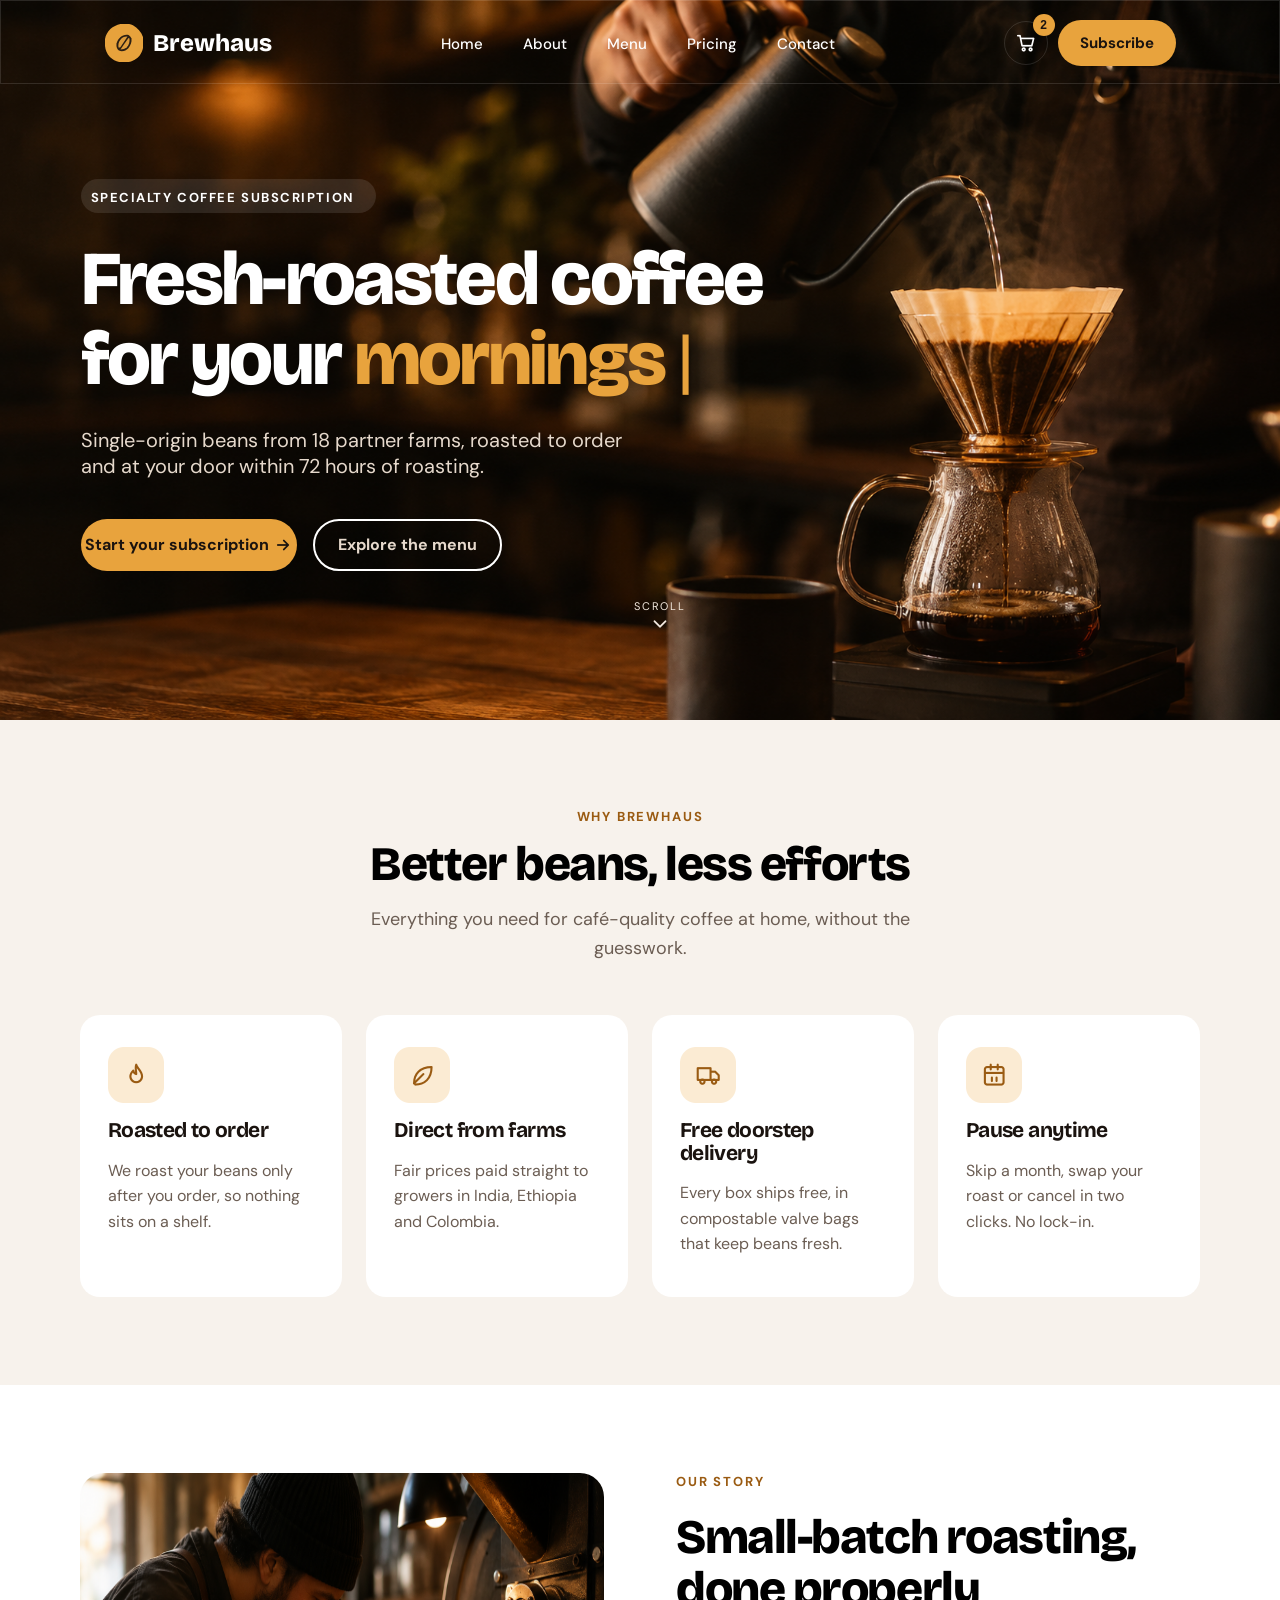
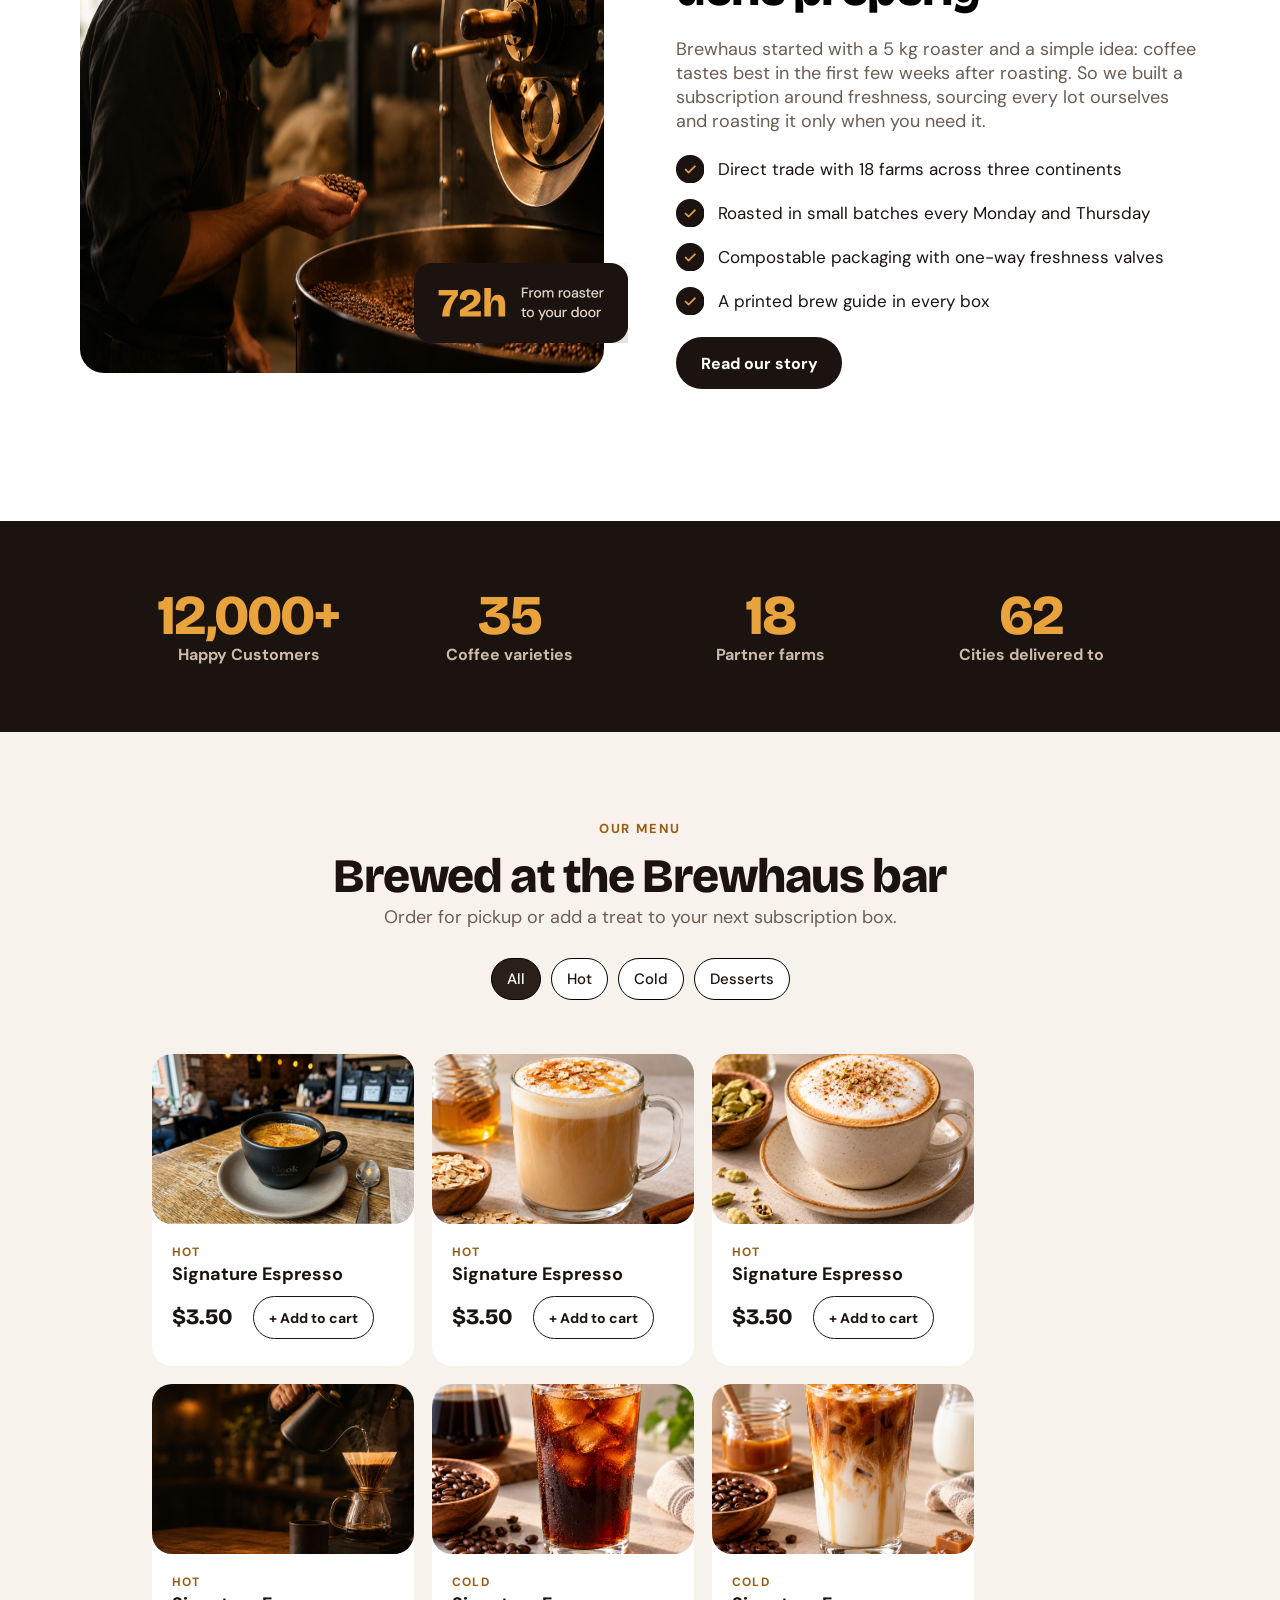
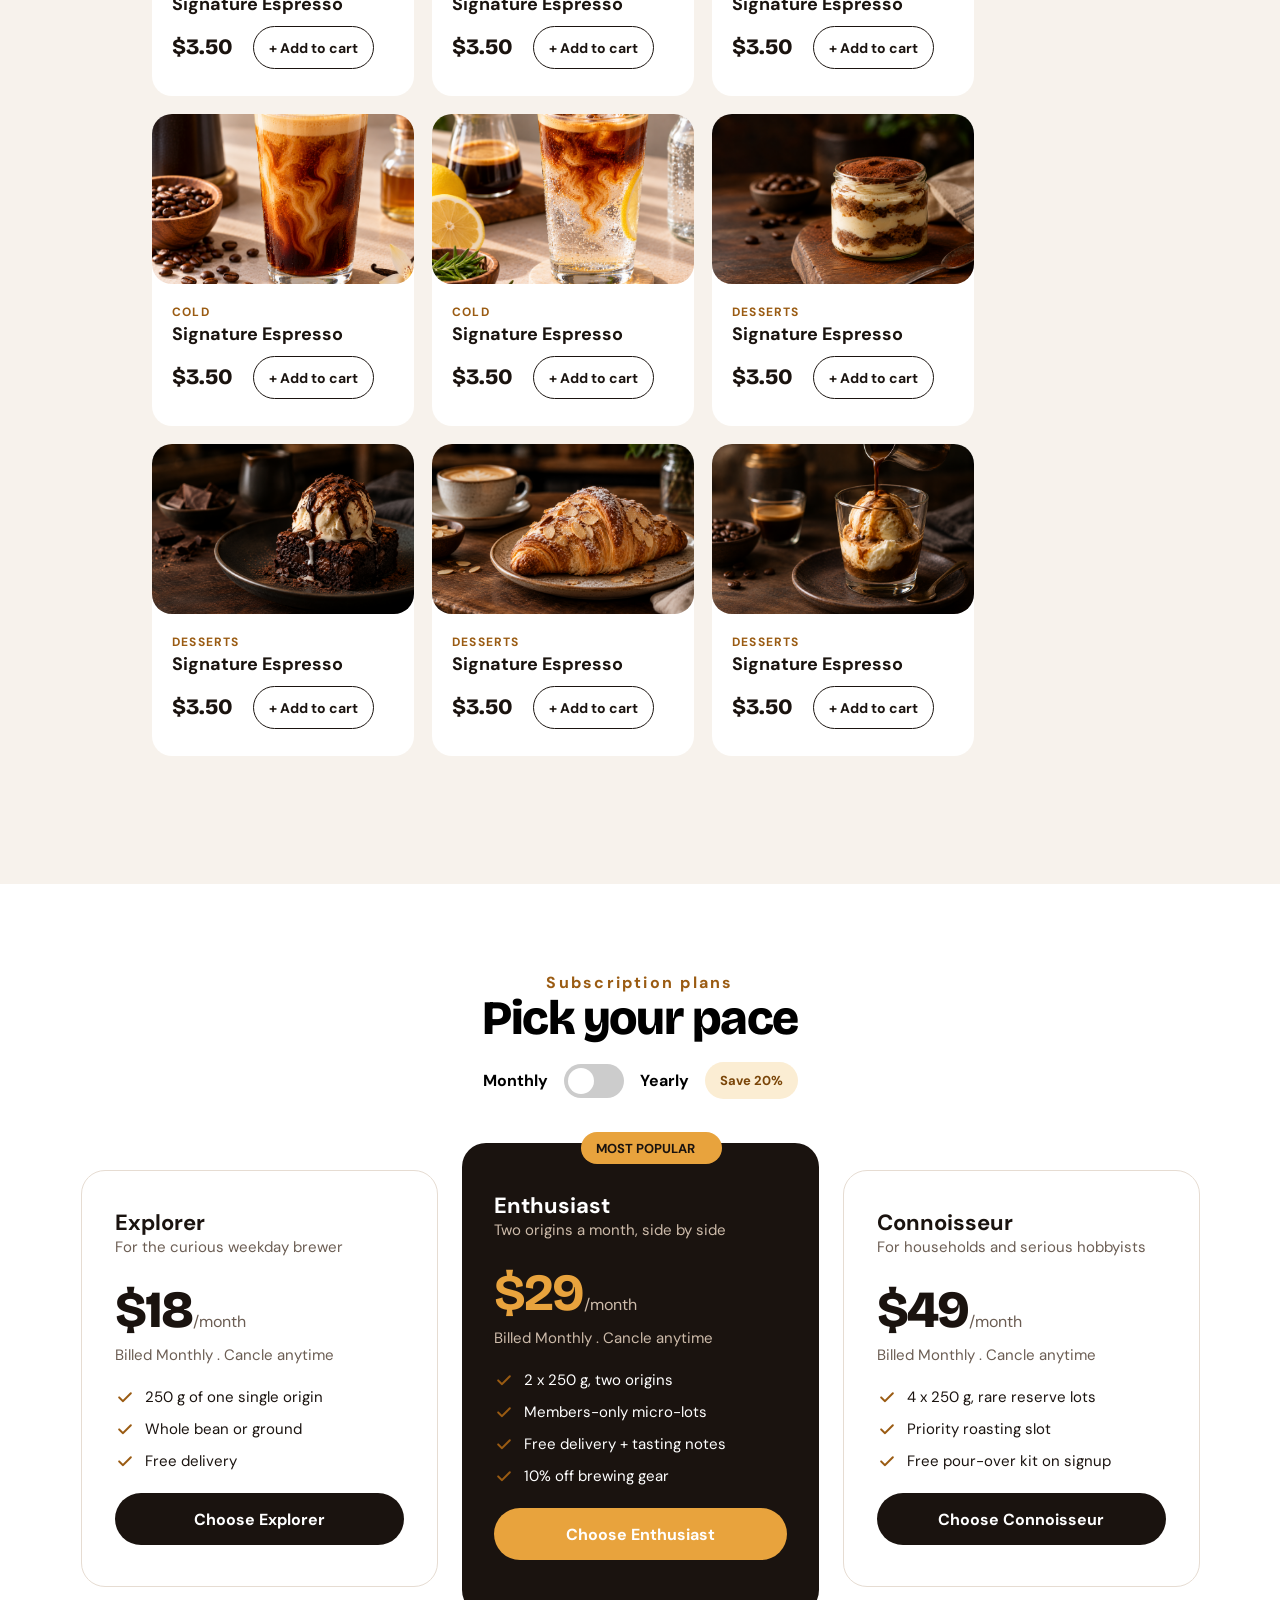
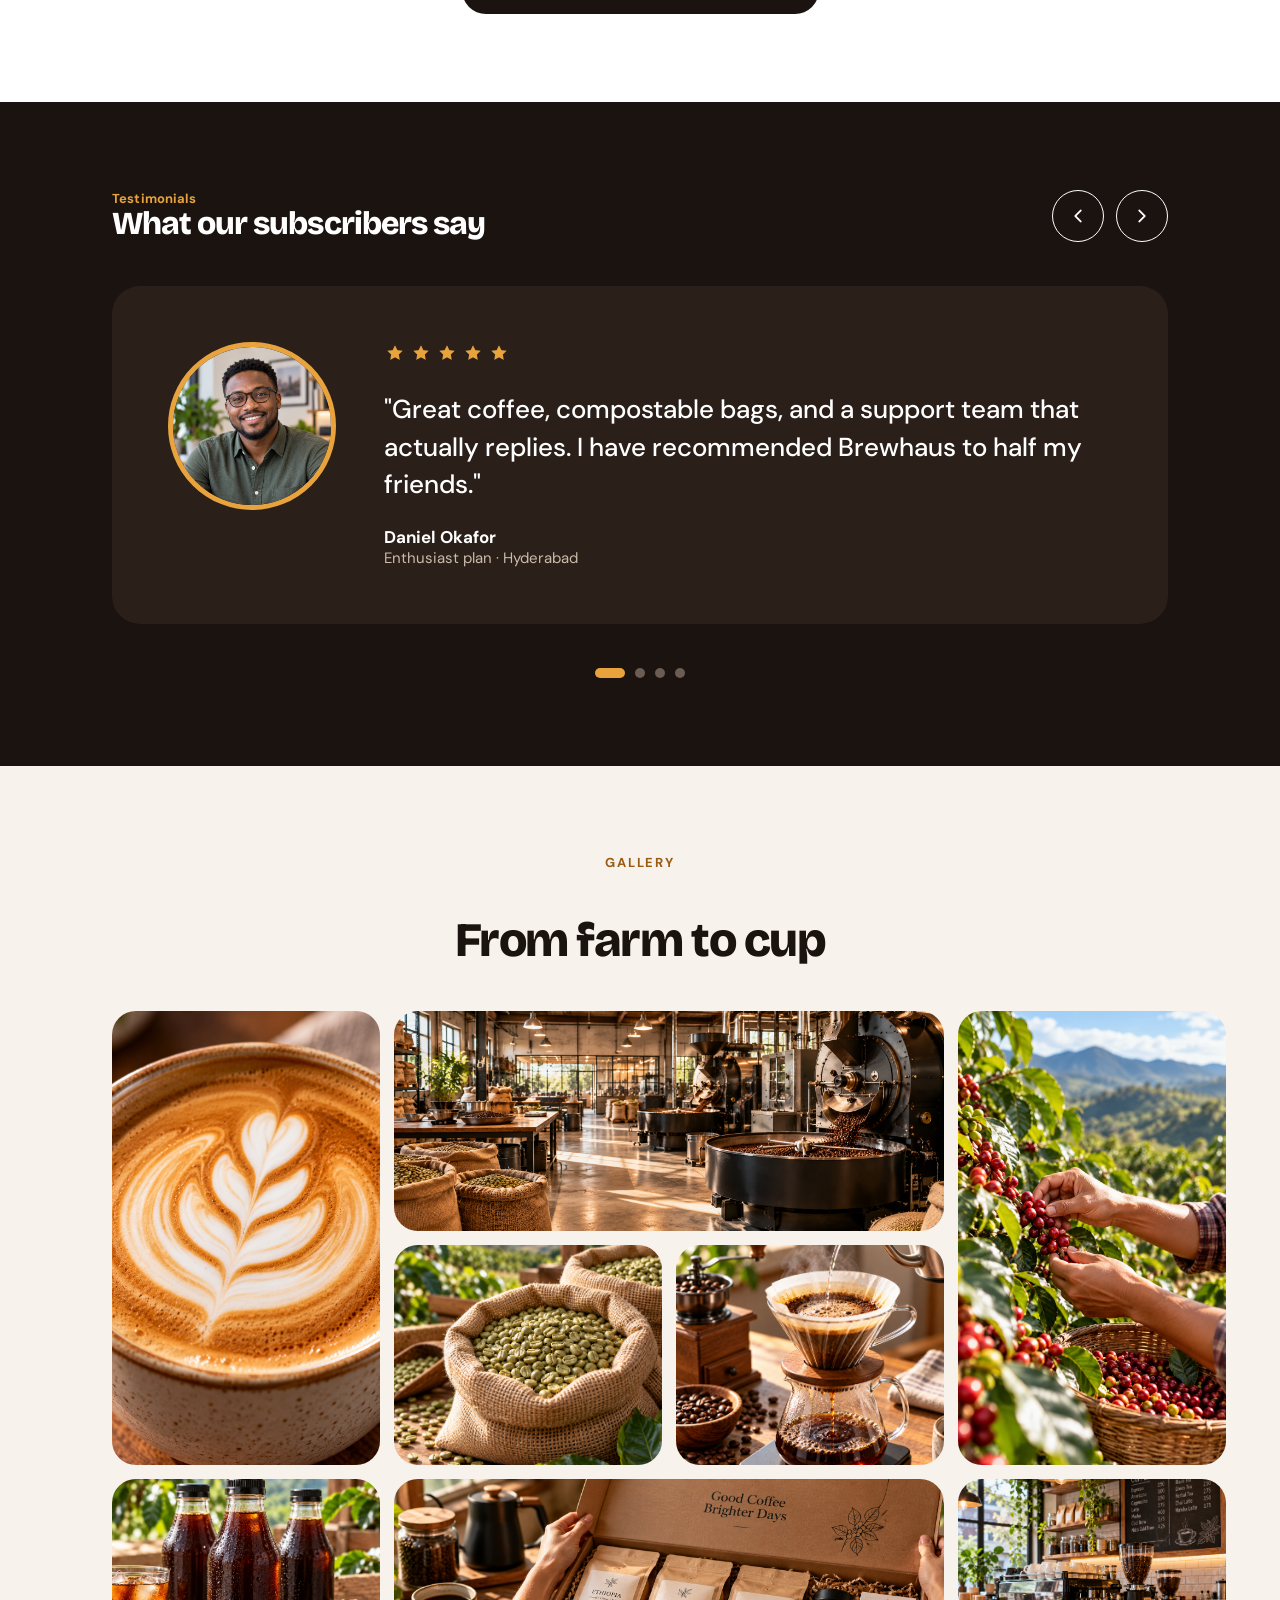
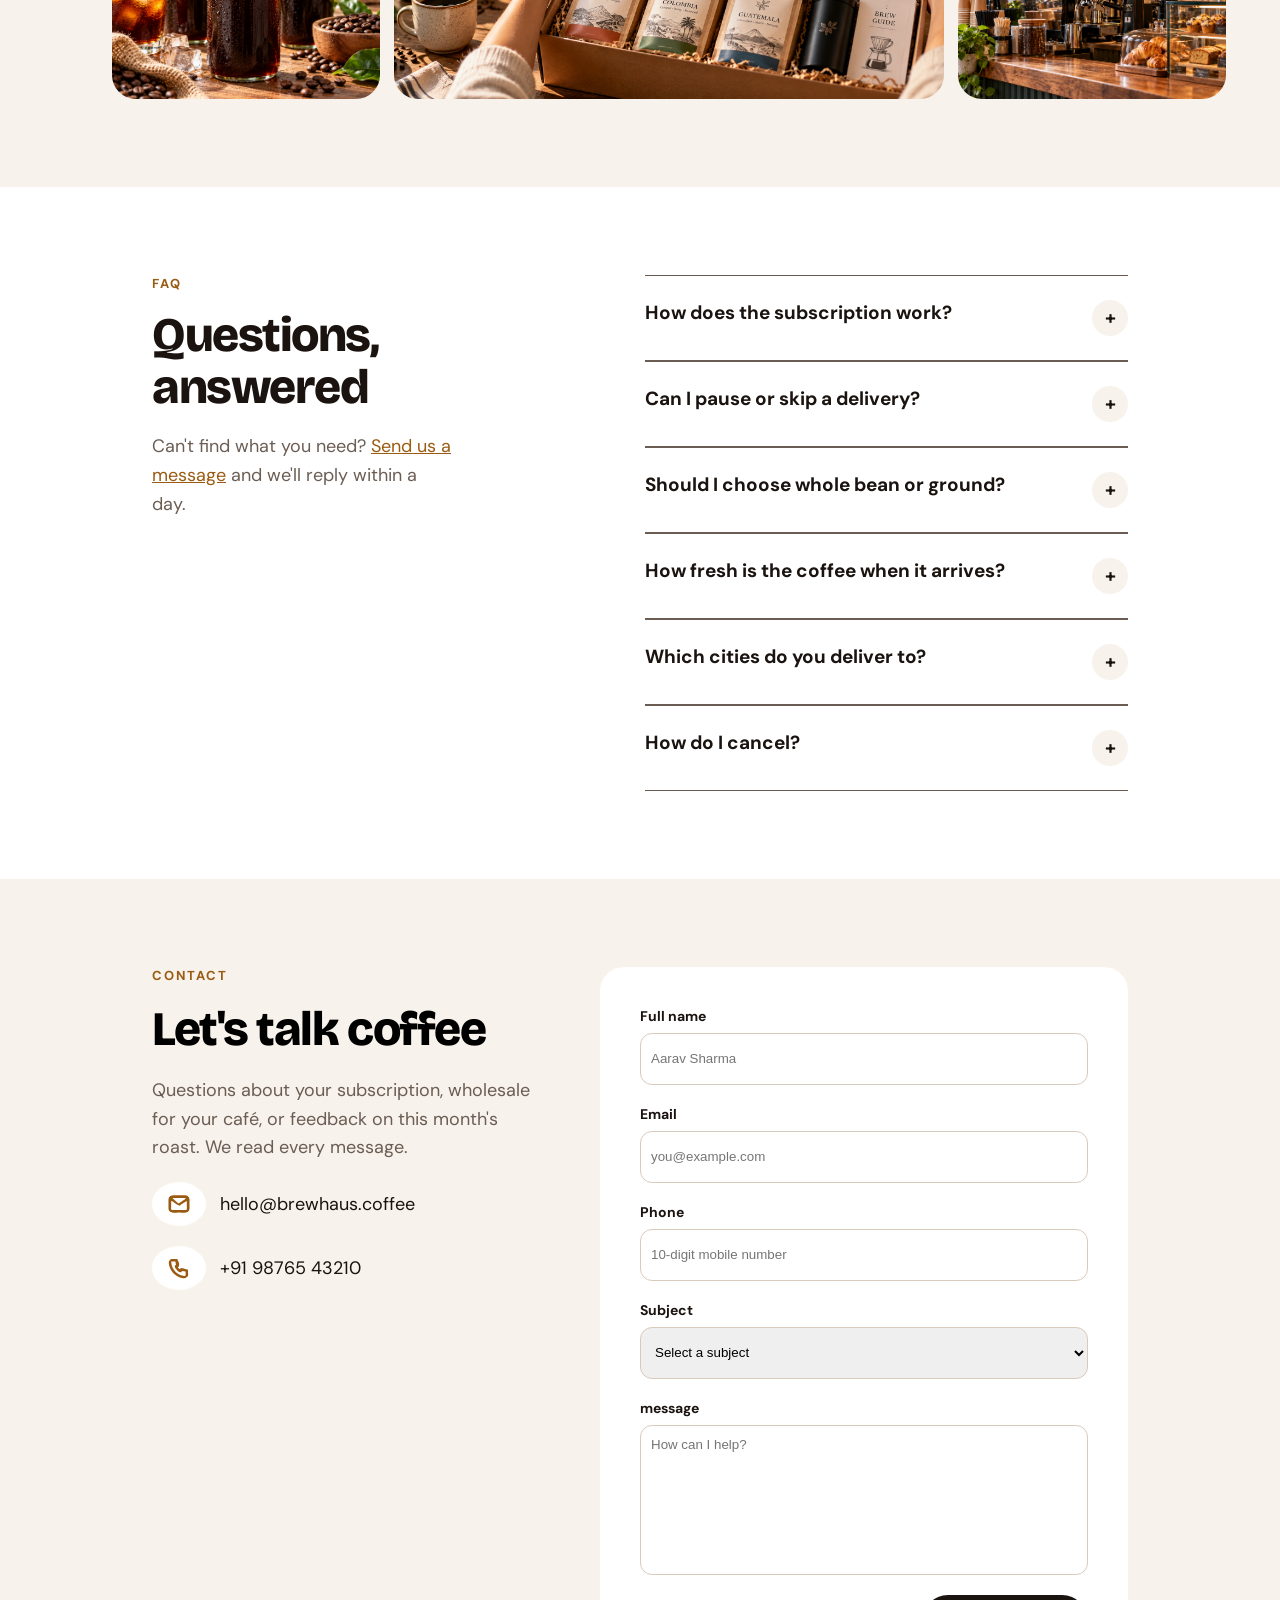
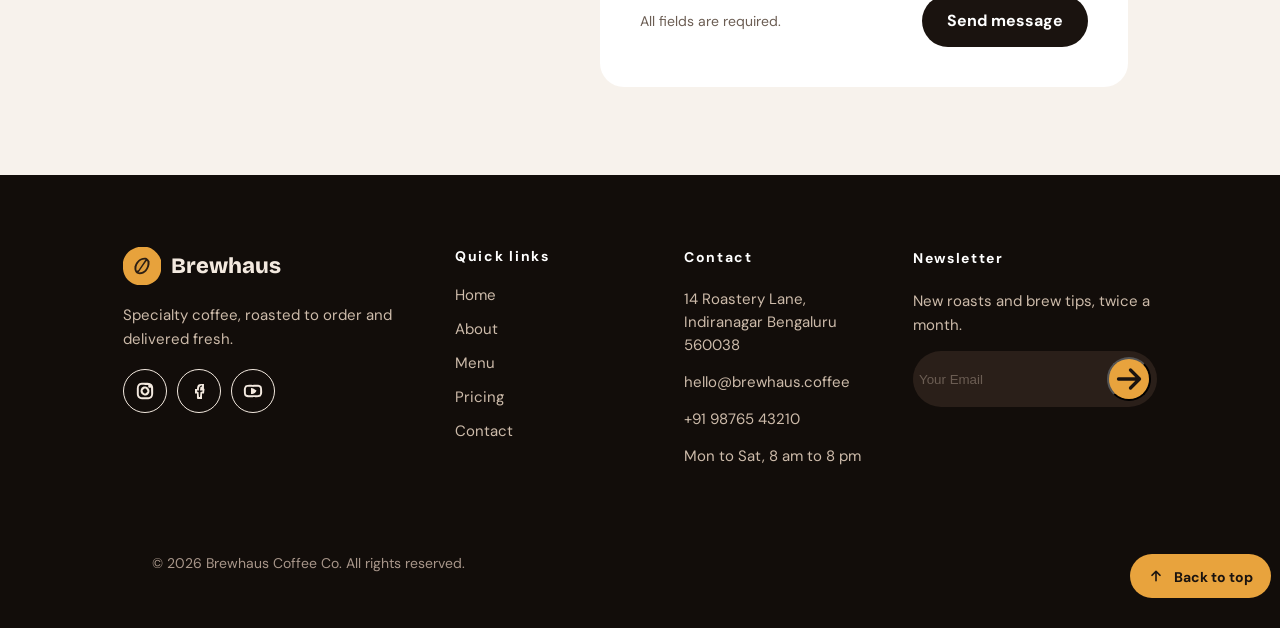
==== commit c5242ec7: "added counter for add to  cart" ====
--- a/index.html
+++ b/index.html
@@ -213,7 +213,7 @@
 					<div class="price-buy">
 						<price>$3.50</price>
 						<div class="buy-btn">
-							<a href="#">+ Add to cart</a>
+							<a href="#our-menu-id">+ Add to cart</a>
 						</div>
 					</div>
 				</div>
@@ -225,7 +225,7 @@
 					<div class="price-buy">
 						<price>$3.50</price>
 						<div class="buy-btn">
-							<a href="#">+ Add to cart</a>
+							<a href="#our-menu-id">+ Add to cart</a>
 						</div>
 					</div>
 				</div>
@@ -237,7 +237,7 @@
 					<div class="price-buy">
 						<price>$3.50</price>
 						<div class="buy-btn">
-							<a href="#">+ Add to cart</a>
+							<a href="#our-menu-id">+ Add to cart</a>
 						</div>
 					</div>
 				</div>
@@ -249,7 +249,7 @@
 					<div class="price-buy">
 						<price>$3.50</price>
 						<div class="buy-btn">
-							<a href="#">+ Add to cart</a>
+							<a href="#our-menu-id">+ Add to cart</a>
 						</div>
 					</div>
 				</div>
@@ -261,7 +261,7 @@
 					<div class="price-buy">
 						<price>$3.50</price>
 						<div class="buy-btn">
-							<a href="#">+ Add to cart</a>
+							<a href="#our-menu-id">+ Add to cart</a>
 						</div>
 					</div>
 				</div>
@@ -273,7 +273,7 @@
 					<div class="price-buy">
 						<price>$3.50</price>
 						<div class="buy-btn">
-							<a href="#">+ Add to cart</a>
+							<a href="#our-menu-id">+ Add to cart</a>
 						</div>
 					</div>
 				</div>
@@ -285,7 +285,7 @@
 					<div class="price-buy">
 						<price>$3.50</price>
 						<div class="buy-btn">
-							<a href="#">+ Add to cart</a>
+							<a href="#our-menu-id">+ Add to cart</a>
 						</div>
 					</div>
 				</div>
@@ -297,7 +297,7 @@
 					<div class="price-buy">
 						<price>$3.50</price>
 						<div class="buy-btn">
-							<a href="#">+ Add to cart</a>
+							<a href="#our-menu-id">+ Add to cart</a>
 						</div>
 					</div>
 				</div>
@@ -309,7 +309,7 @@
 					<div class="price-buy">
 						<price>$3.50</price>
 						<div class="buy-btn">
-							<a href="#">+ Add to cart</a>
+							<a href="#our-menu-id">+ Add to cart</a>
 						</div>
 					</div>
 				</div>
@@ -321,7 +321,7 @@
 					<div class="price-buy">
 						<price>$3.50</price>
 						<div class="buy-btn">
-							<a href="#">+ Add to cart</a>
+							<a href="#our-menu-id">+ Add to cart</a>
 						</div>
 					</div>
 				</div>
@@ -333,7 +333,7 @@
 					<div class="price-buy">
 						<price>$3.50</price>
 						<div class="buy-btn">
-							<a href="#">+ Add to cart</a>
+							<a href="#our-menu-id">+ Add to cart</a>
 						</div>
 					</div>
 				</div>
@@ -345,7 +345,7 @@
 					<div class="price-buy">
 						<price>$3.50</price>
 						<div class="buy-btn">
-							<a href="#">+ Add to cart</a>
+							<a href="#our-menu-id">+ Add to cart</a>
 						</div>
 					</div>
 				</div>
--- a/style.css
+++ b/style.css
@@ -109,6 +109,8 @@
 	padding: 10px 20px;
 	border-radius: 50%;
 	border: 1px solid #FFFFFF1f;
+
+	position: relative; 
 }
 
 .item-counter {
@@ -120,6 +122,7 @@
 	font-family: Arial, Helvetica, sans-serif;
 	border-radius: 50%;
 	font-size: 12px;
+	font-weight: 700;
 
 	display: flex;
 	justify-content: center;
@@ -128,8 +131,8 @@
 	flex-shrink: 0; 
 
 	position: absolute;
-  	top: 10px;
-	right: 190px;
+	top: -8px;
+	right: -8px;
 }
 
 .navbar-right .shop-cart-container img {
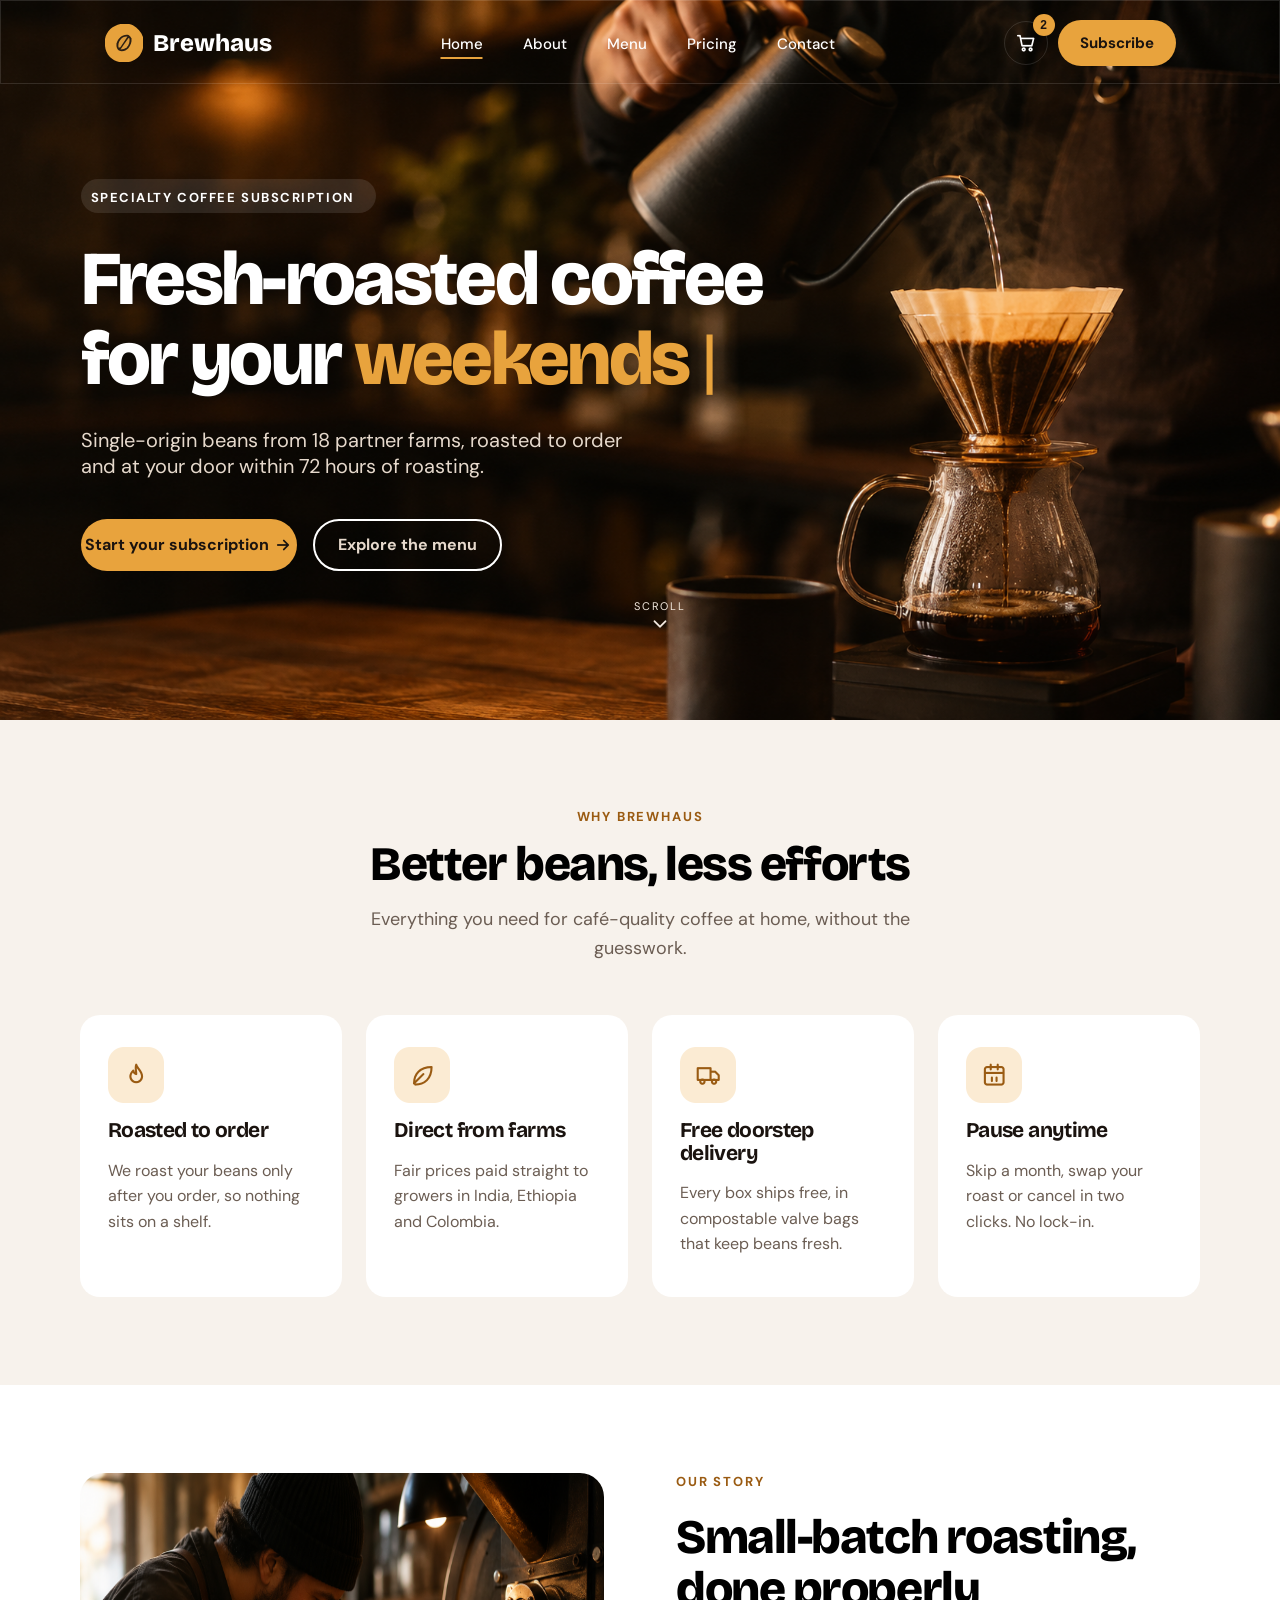
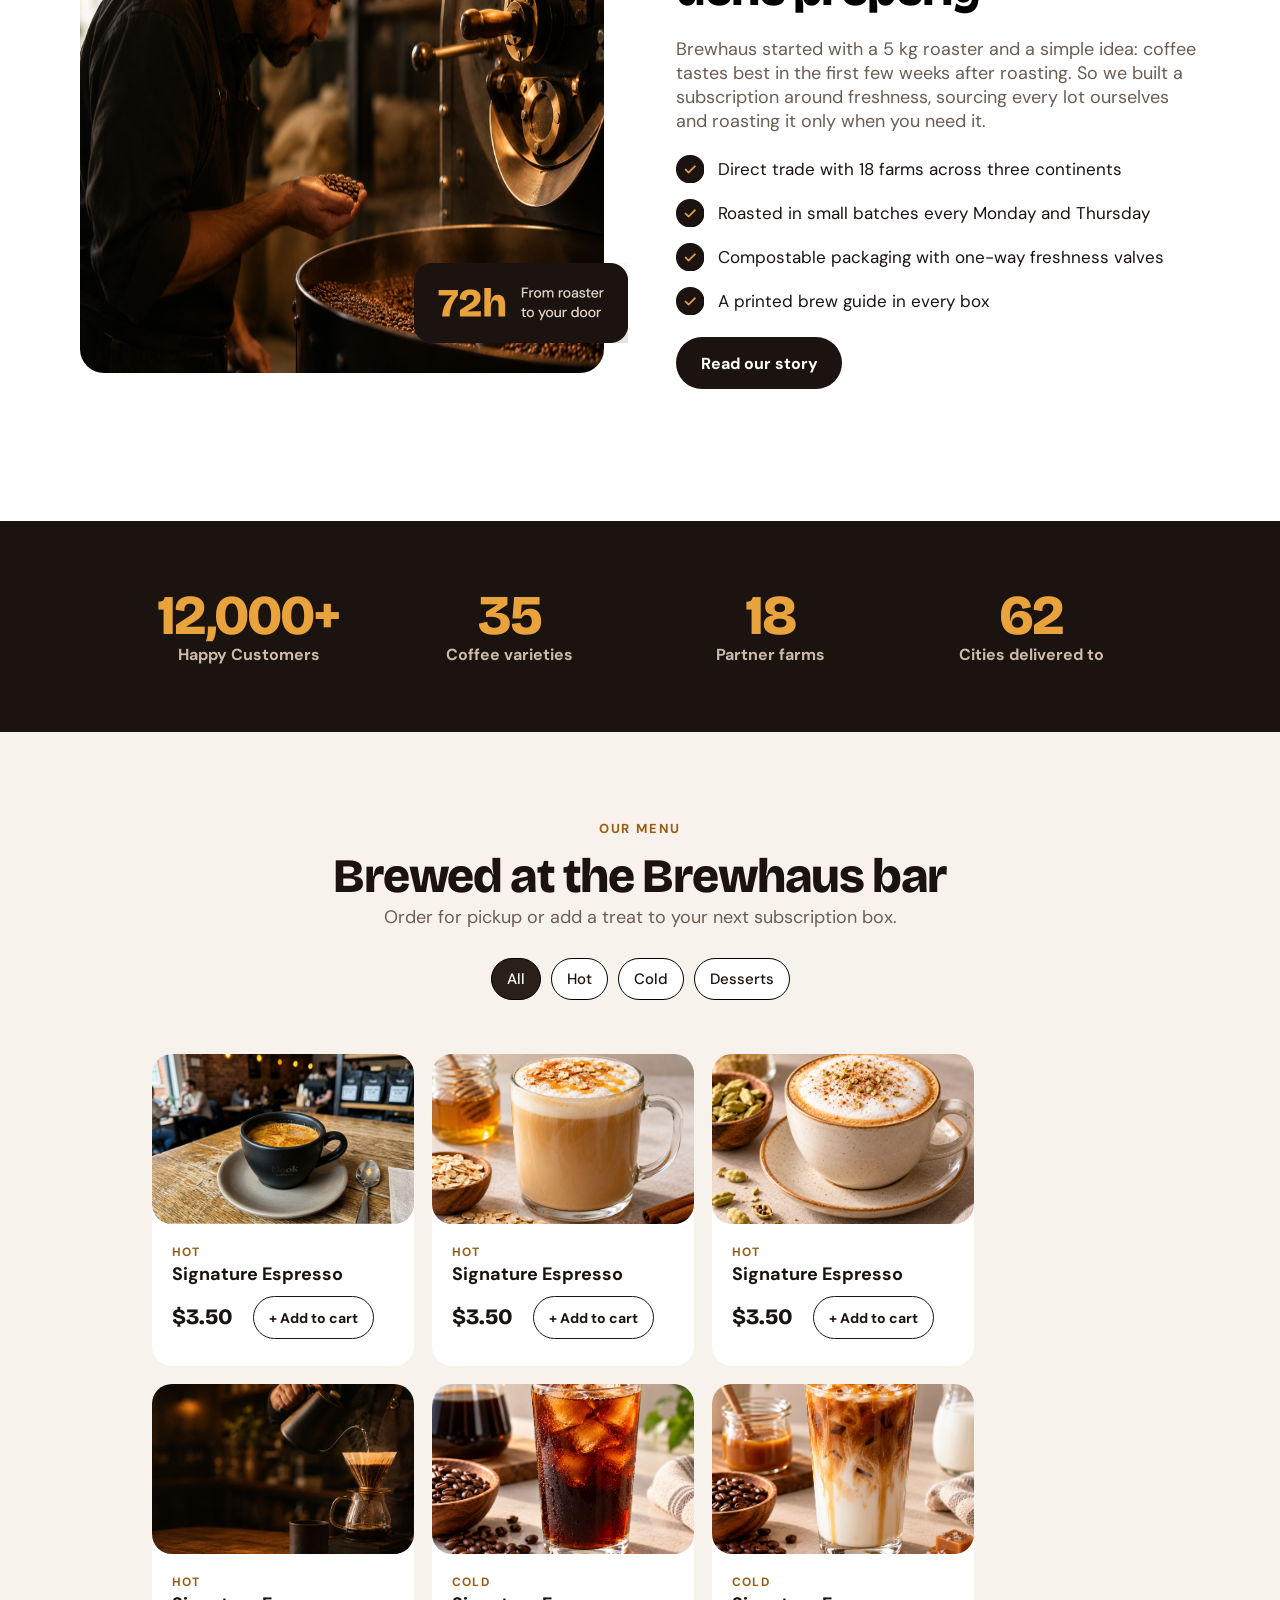
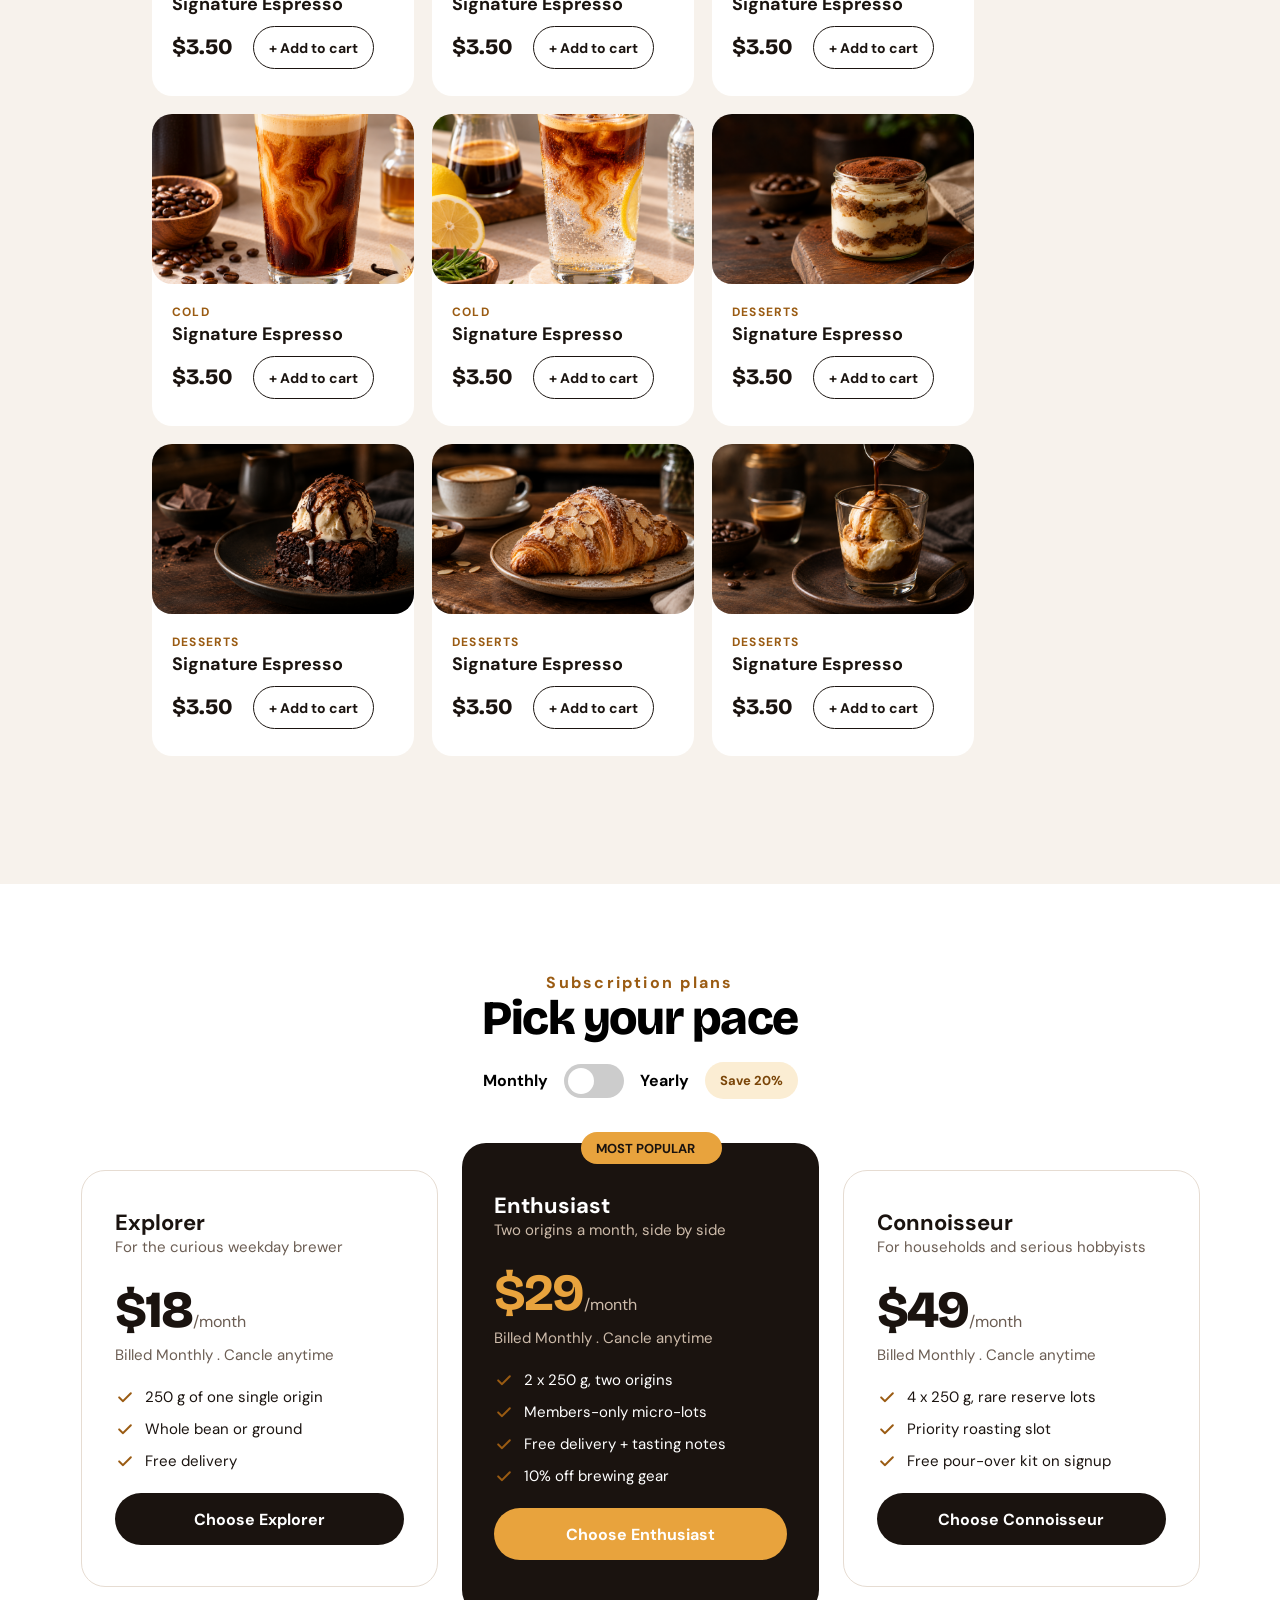
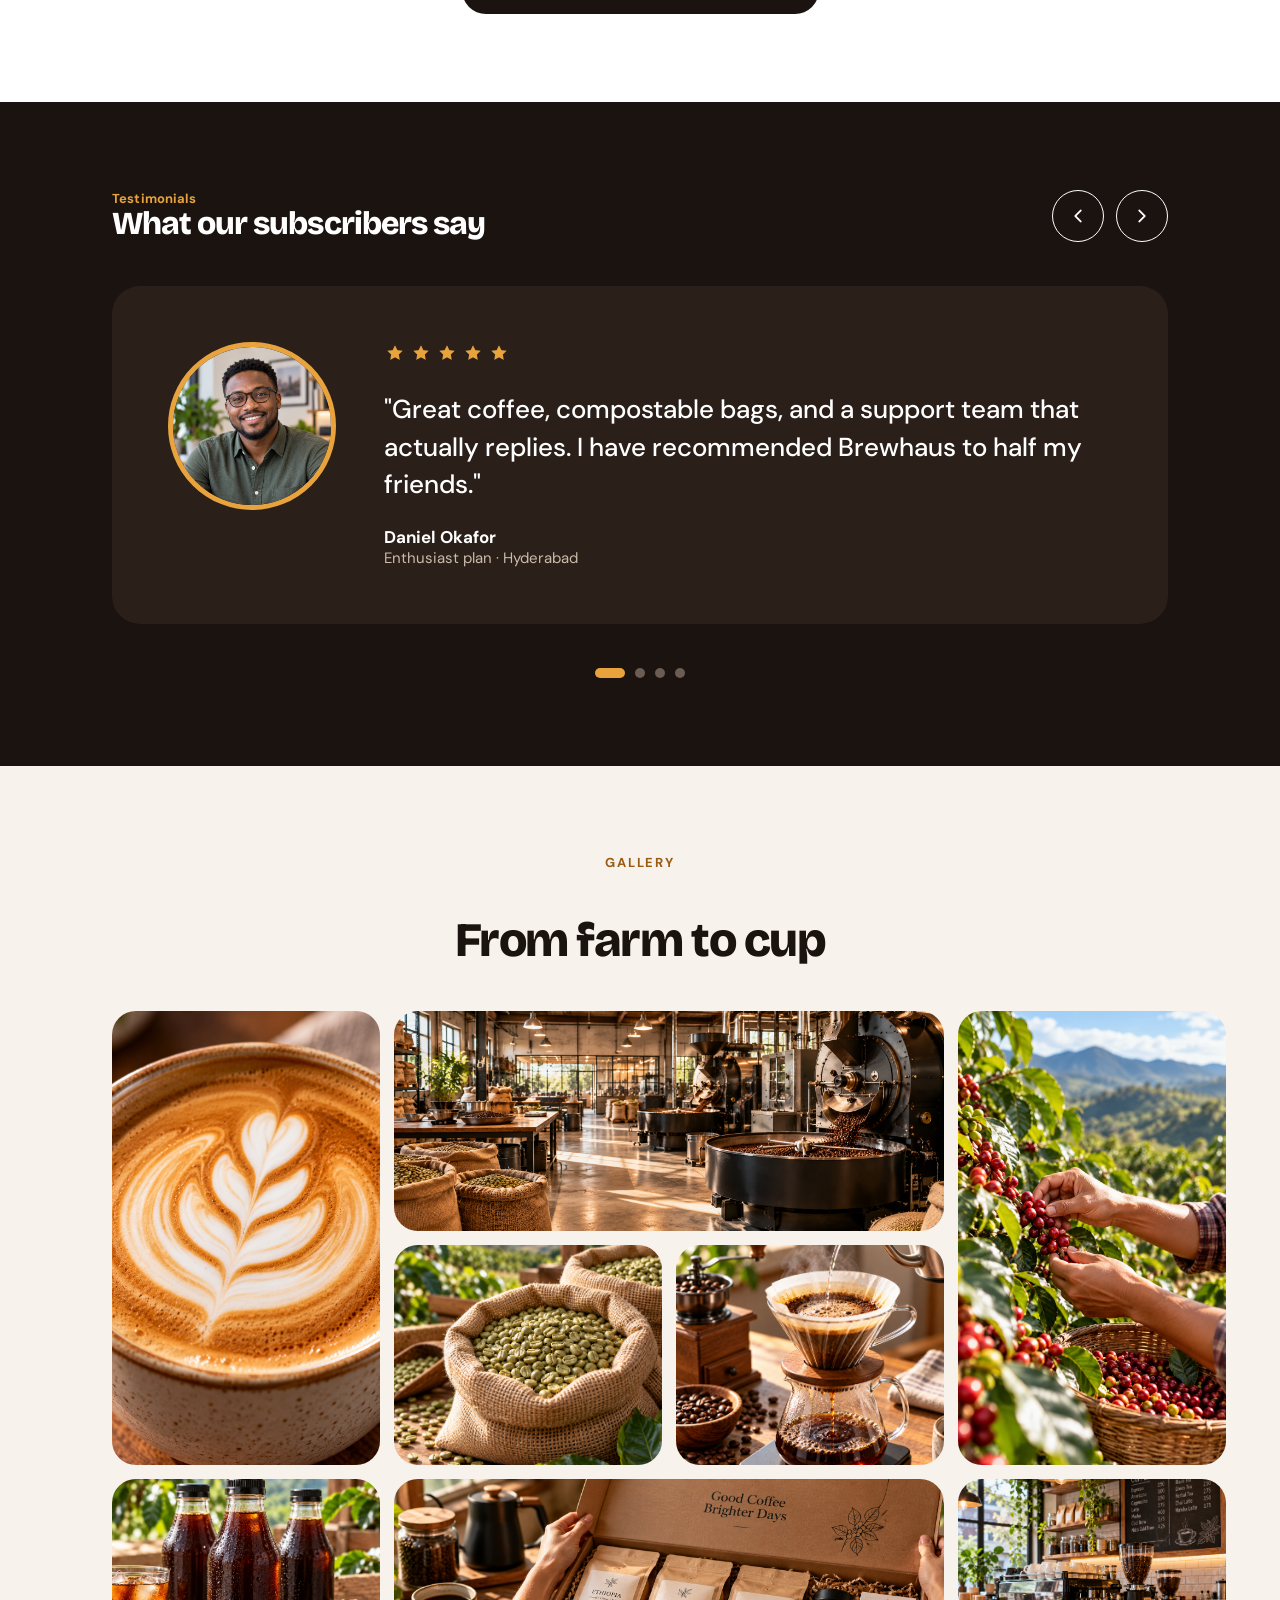
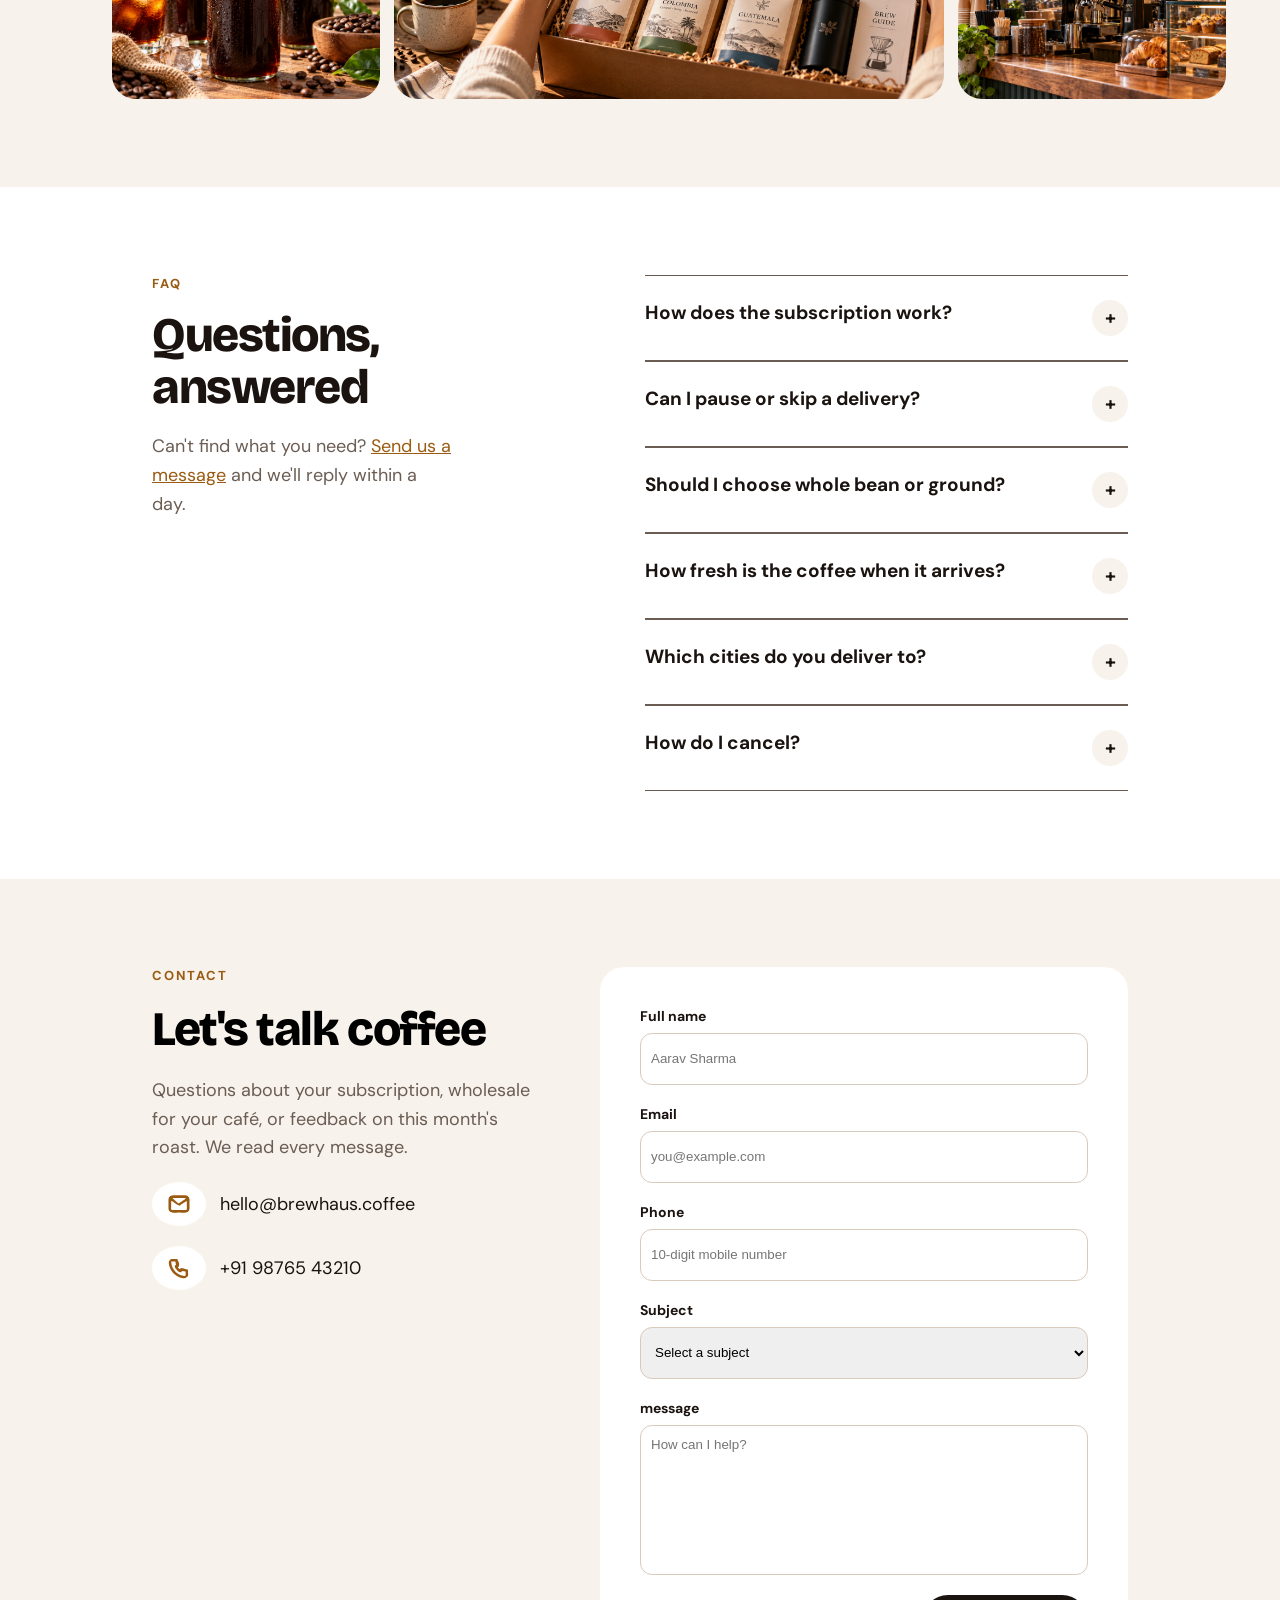
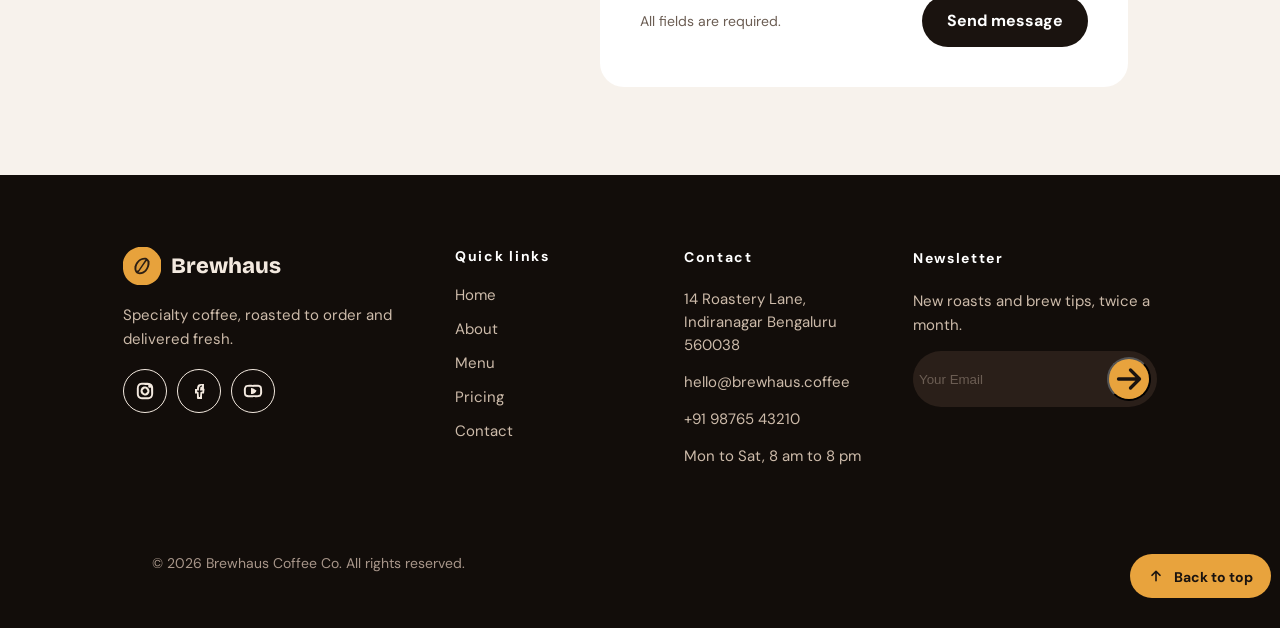
==== commit 7a575ee1: "Contact page on new html page" ====
--- a/index.html
+++ b/index.html
@@ -25,11 +25,11 @@
 					</div>
 
 					<div class="navbar-middle">
-						<span><a href="#">Home</a></span>
+						<span><a href="#" id="home-btn">Home</a></span>
 						<span><a href="#about-us-id">About</a></span>
 						<span><a href="#our-menu-id">Menu</a></span>
 						<span><a href="#Subscription-plans-id">Pricing</a></span>
-						<span><a href="#contact-us-id">Contact</a></span>
+						<span><a href="./contactPage.html" target="_blank">Contact</a></span>
 					</div>
 
 					<div class="navbar-right">
@@ -74,7 +74,7 @@
 								<img src="./images/go-right-review.png" alt="go right">
 							</div>
 							<div class="options">
-								<a href="#contact-us-id">Contact</a>
+								<a href="./index2.html">Contact</a>
 								<img src="./images/go-right-review.png" alt="go right">
 							</div>
 						
@@ -212,7 +212,7 @@
 					<p>Signature Espresso</p>
 					<div class="price-buy">
 						<price>$3.50</price>
-						<div class="buy-btn">
+						<div class="buy-btn buy-btn1">
 							<a href="#our-menu-id">+ Add to cart</a>
 						</div>
 					</div>
@@ -224,7 +224,7 @@
 					<p>Signature Espresso</p>
 					<div class="price-buy">
 						<price>$3.50</price>
-						<div class="buy-btn">
+						<div class="buy-btn buy-btn">
 							<a href="#our-menu-id">+ Add to cart</a>
 						</div>
 					</div>
@@ -236,7 +236,7 @@
 					<p>Signature Espresso</p>
 					<div class="price-buy">
 						<price>$3.50</price>
-						<div class="buy-btn">
+						<div class="buy-btn buy-btn3">
 							<a href="#our-menu-id">+ Add to cart</a>
 						</div>
 					</div>
@@ -248,7 +248,7 @@
 					<p>Signature Espresso</p>
 					<div class="price-buy">
 						<price>$3.50</price>
-						<div class="buy-btn">
+						<div class="buy-btn buy-btn4">
 							<a href="#our-menu-id">+ Add to cart</a>
 						</div>
 					</div>
@@ -260,7 +260,7 @@
 					<p>Signature Espresso</p>
 					<div class="price-buy">
 						<price>$3.50</price>
-						<div class="buy-btn">
+						<div class="buy-btn buy-btn5">
 							<a href="#our-menu-id">+ Add to cart</a>
 						</div>
 					</div>
@@ -272,7 +272,7 @@
 					<p>Signature Espresso</p>
 					<div class="price-buy">
 						<price>$3.50</price>
-						<div class="buy-btn">
+						<div class="buy-btn buy-btn6">
 							<a href="#our-menu-id">+ Add to cart</a>
 						</div>
 					</div>
@@ -284,7 +284,7 @@
 					<p>Signature Espresso</p>
 					<div class="price-buy">
 						<price>$3.50</price>
-						<div class="buy-btn">
+						<div class="buy-btn buy-btn7">
 							<a href="#our-menu-id">+ Add to cart</a>
 						</div>
 					</div>
@@ -296,7 +296,7 @@
 					<p>Signature Espresso</p>
 					<div class="price-buy">
 						<price>$3.50</price>
-						<div class="buy-btn">
+						<div class="buy-btn buy-btn8">
 							<a href="#our-menu-id">+ Add to cart</a>
 						</div>
 					</div>
@@ -308,7 +308,7 @@
 					<p>Signature Espresso</p>
 					<div class="price-buy">
 						<price>$3.50</price>
-						<div class="buy-btn">
+						<div class="buy-btn buy-btn9">
 							<a href="#our-menu-id">+ Add to cart</a>
 						</div>
 					</div>
@@ -320,7 +320,7 @@
 					<p>Signature Espresso</p>
 					<div class="price-buy">
 						<price>$3.50</price>
-						<div class="buy-btn">
+						<div class="buy-btn buy-btn10">
 							<a href="#our-menu-id">+ Add to cart</a>
 						</div>
 					</div>
@@ -332,7 +332,7 @@
 					<p>Signature Espresso</p>
 					<div class="price-buy">
 						<price>$3.50</price>
-						<div class="buy-btn">
+						<div class="buy-btn buy-btn11">
 							<a href="#our-menu-id">+ Add to cart</a>
 						</div>
 					</div>
@@ -344,7 +344,7 @@
 					<p>Signature Espresso</p>
 					<div class="price-buy">
 						<price>$3.50</price>
-						<div class="buy-btn">
+						<div class="buy-btn buy-btn12">
 							<a href="#our-menu-id">+ Add to cart</a>
 						</div>
 					</div>
--- a/style.css
+++ b/style.css
@@ -83,6 +83,13 @@
 	justify-content: space-between;
 	align-items: center;
 	
+}
+
+#home-btn {
+	text-decoration: underline;	
+	text-decoration-color: #E8A33D;
+	text-underline-offset: 8px;
+	text-decoration-thickness: 2px;
 }
 
 .navbar-middle a {
@@ -1483,6 +1490,7 @@
 	border-top: 0.01px solid #6B5D53;
 	border-bottom: 0.01px solid #6B5D53;
 	/* margin-top: 1px; */
+	cursor: pointer;
 }
 
 .question {
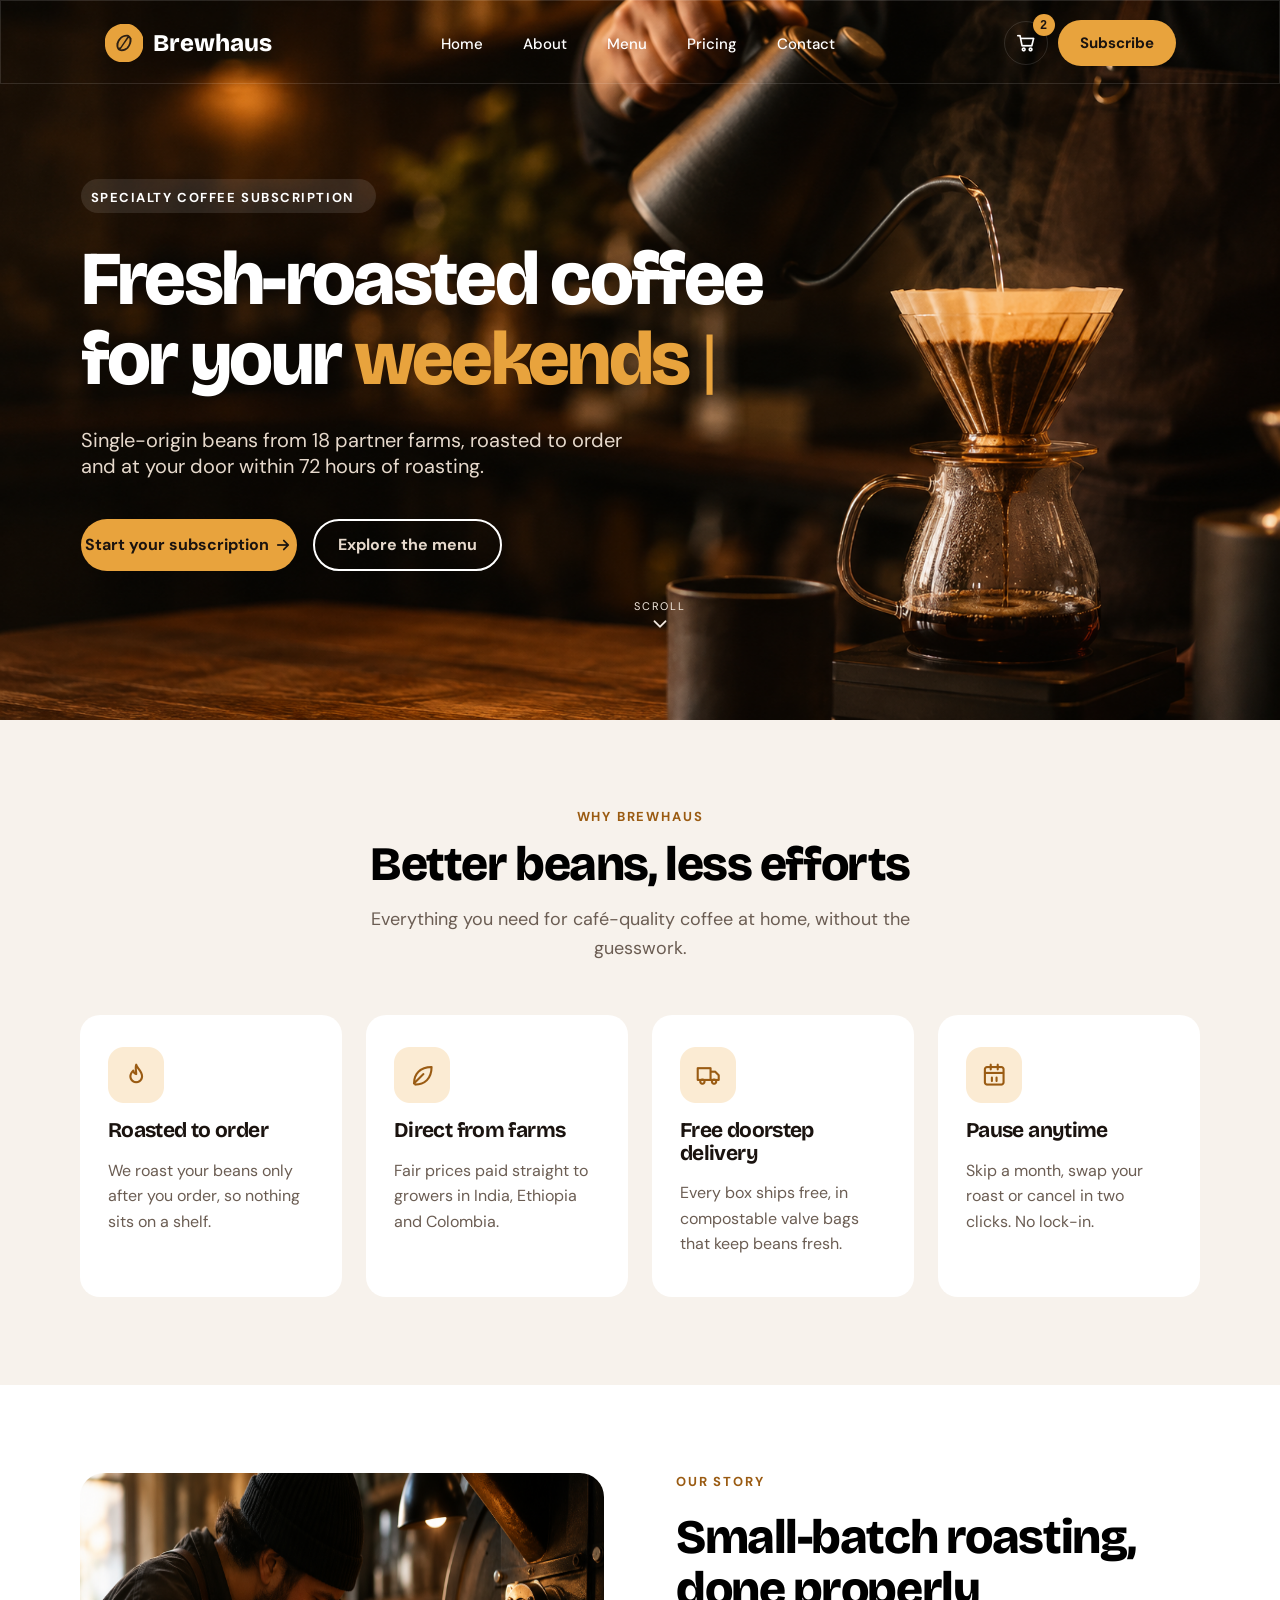
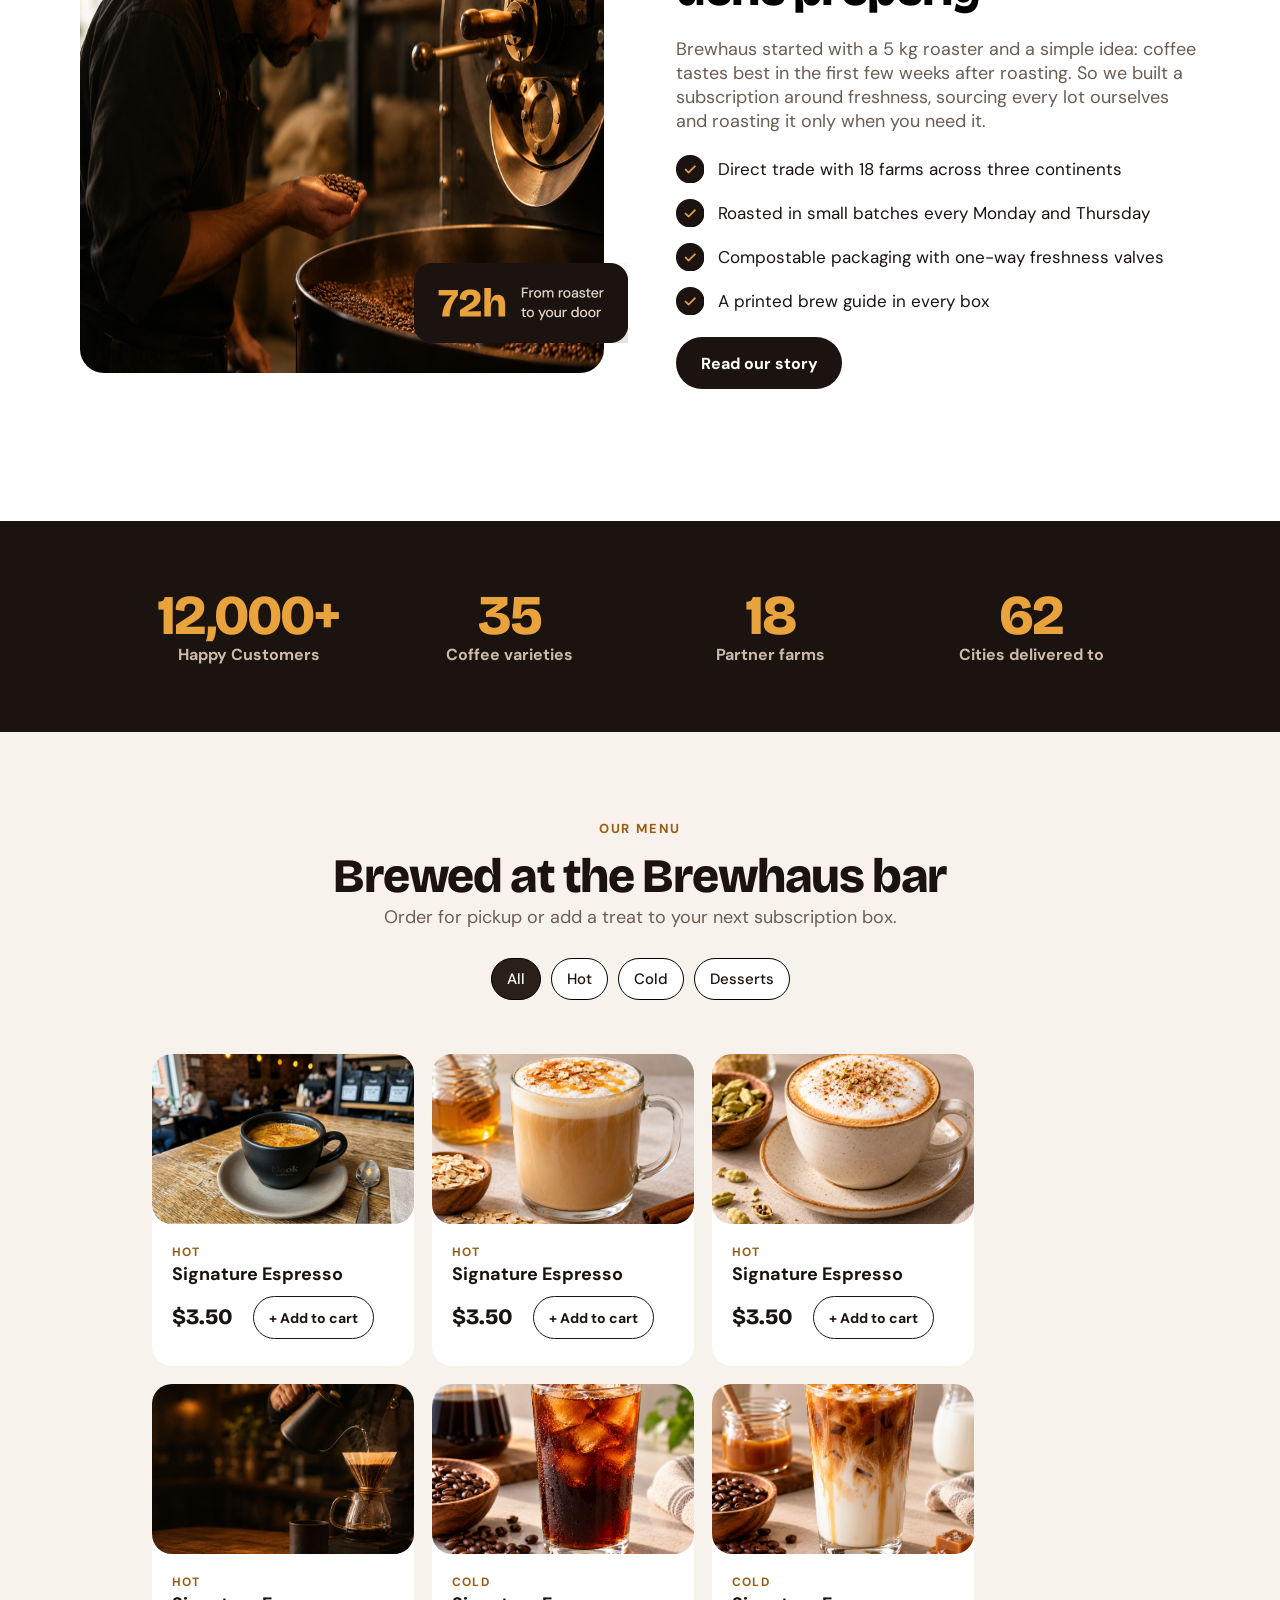
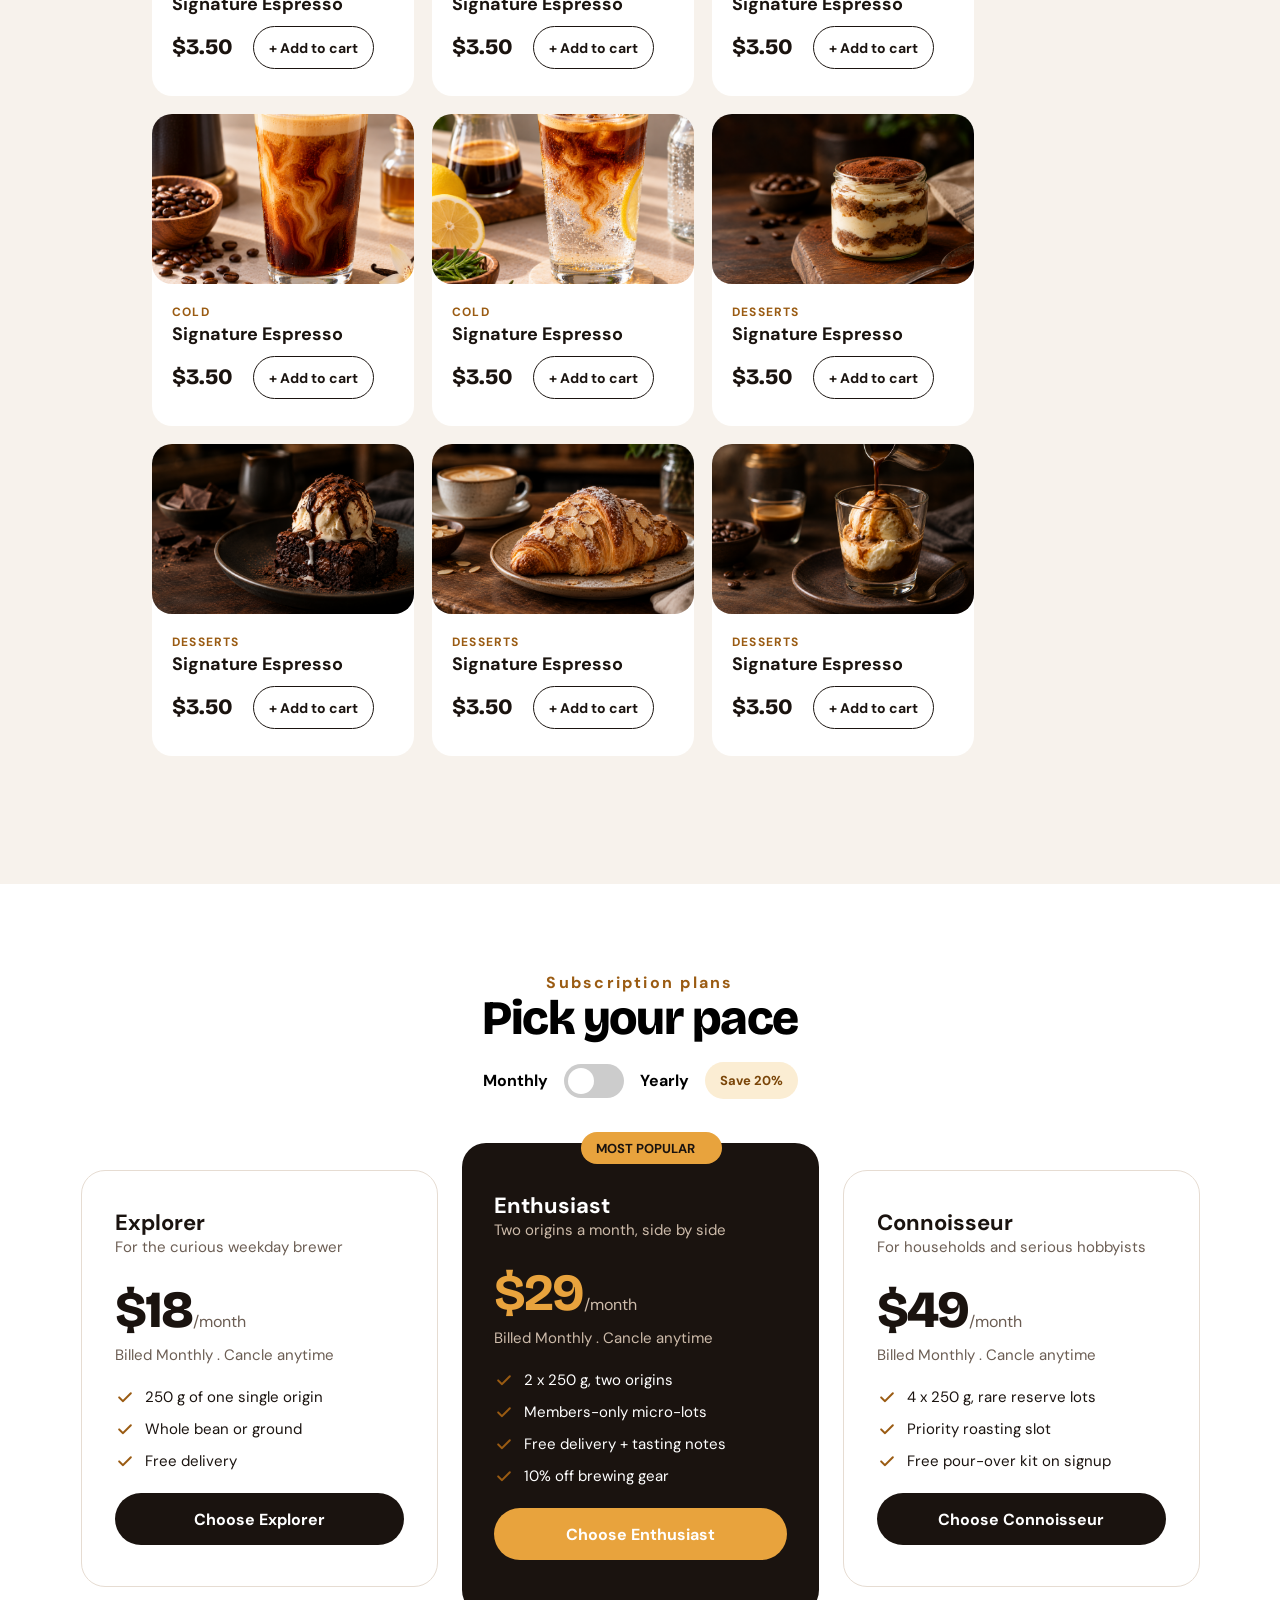
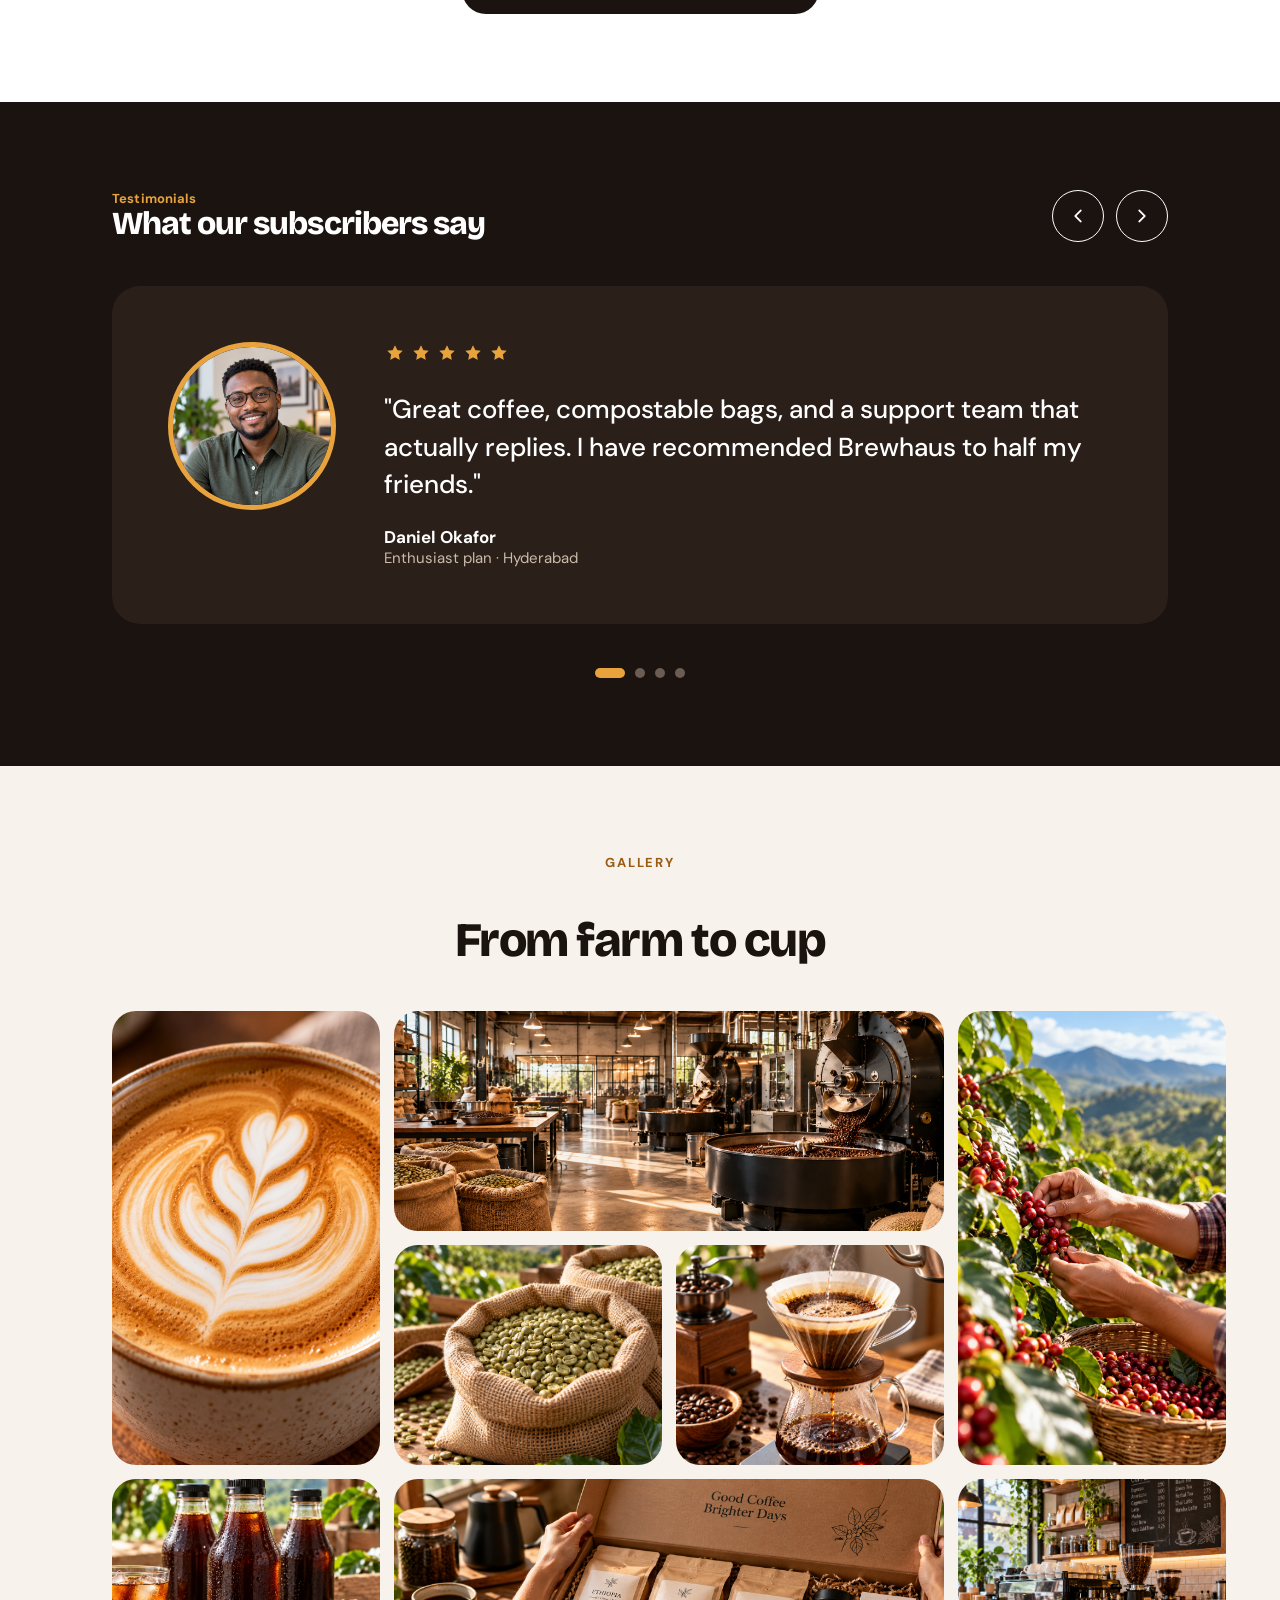
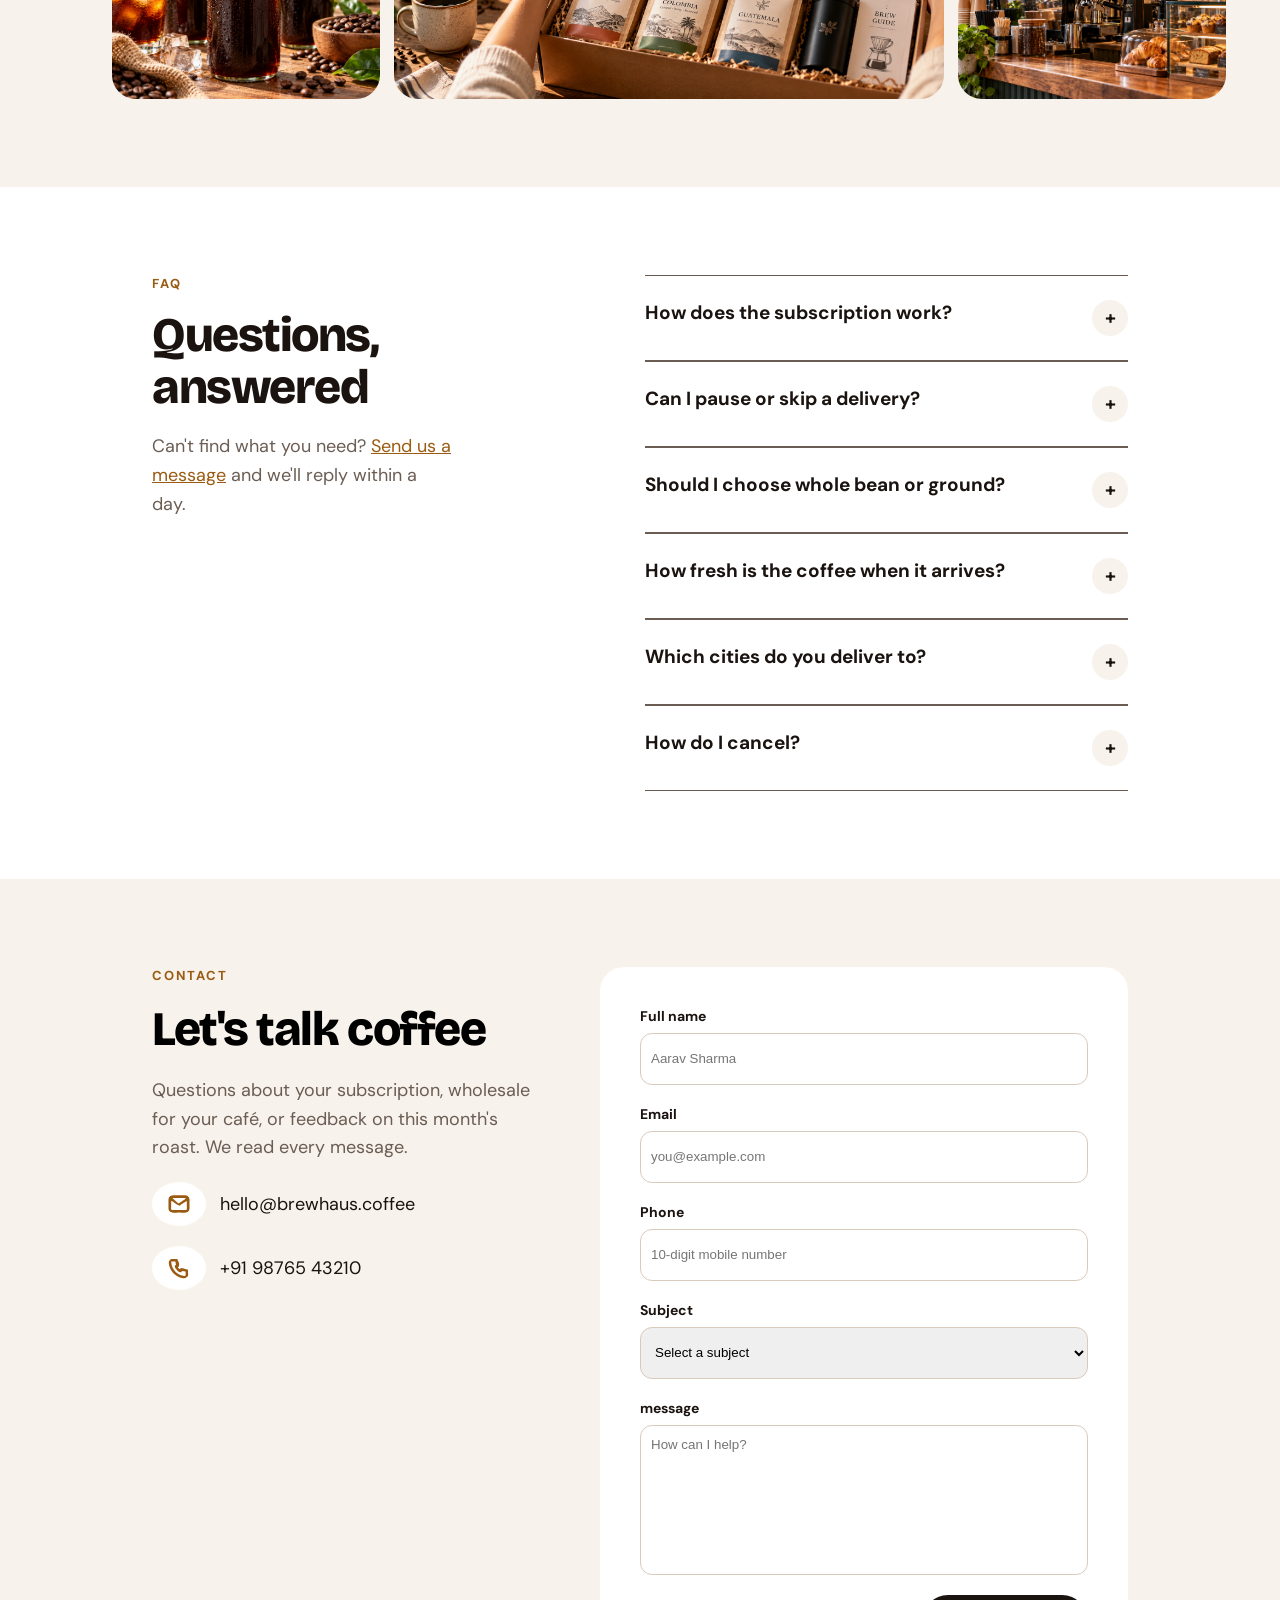
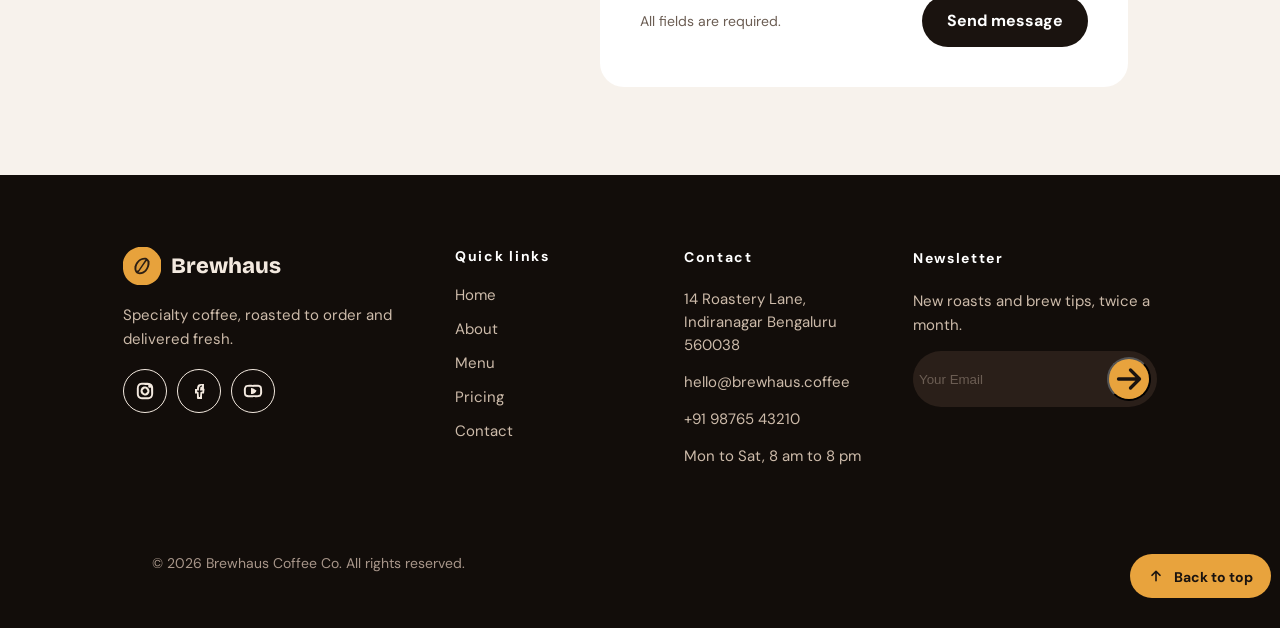
==== commit 798ed760: "Moved 2nd html file for clean UI" ====
--- a/index.html
+++ b/index.html
@@ -29,7 +29,7 @@
 						<span><a href="#about-us-id">About</a></span>
 						<span><a href="#our-menu-id">Menu</a></span>
 						<span><a href="#Subscription-plans-id">Pricing</a></span>
-						<span><a href="./contactPage.html" target="_blank">Contact</a></span>
+						<span><a href="./images/contactPage.html">Contact</a></span>
 					</div>
 
 					<div class="navbar-right">
--- a/style.css
+++ b/style.css
@@ -83,13 +83,6 @@
 	justify-content: space-between;
 	align-items: center;
 	
-}
-
-#home-btn {
-	text-decoration: underline;	
-	text-decoration-color: #E8A33D;
-	text-underline-offset: 8px;
-	text-decoration-thickness: 2px;
 }
 
 .navbar-middle a {
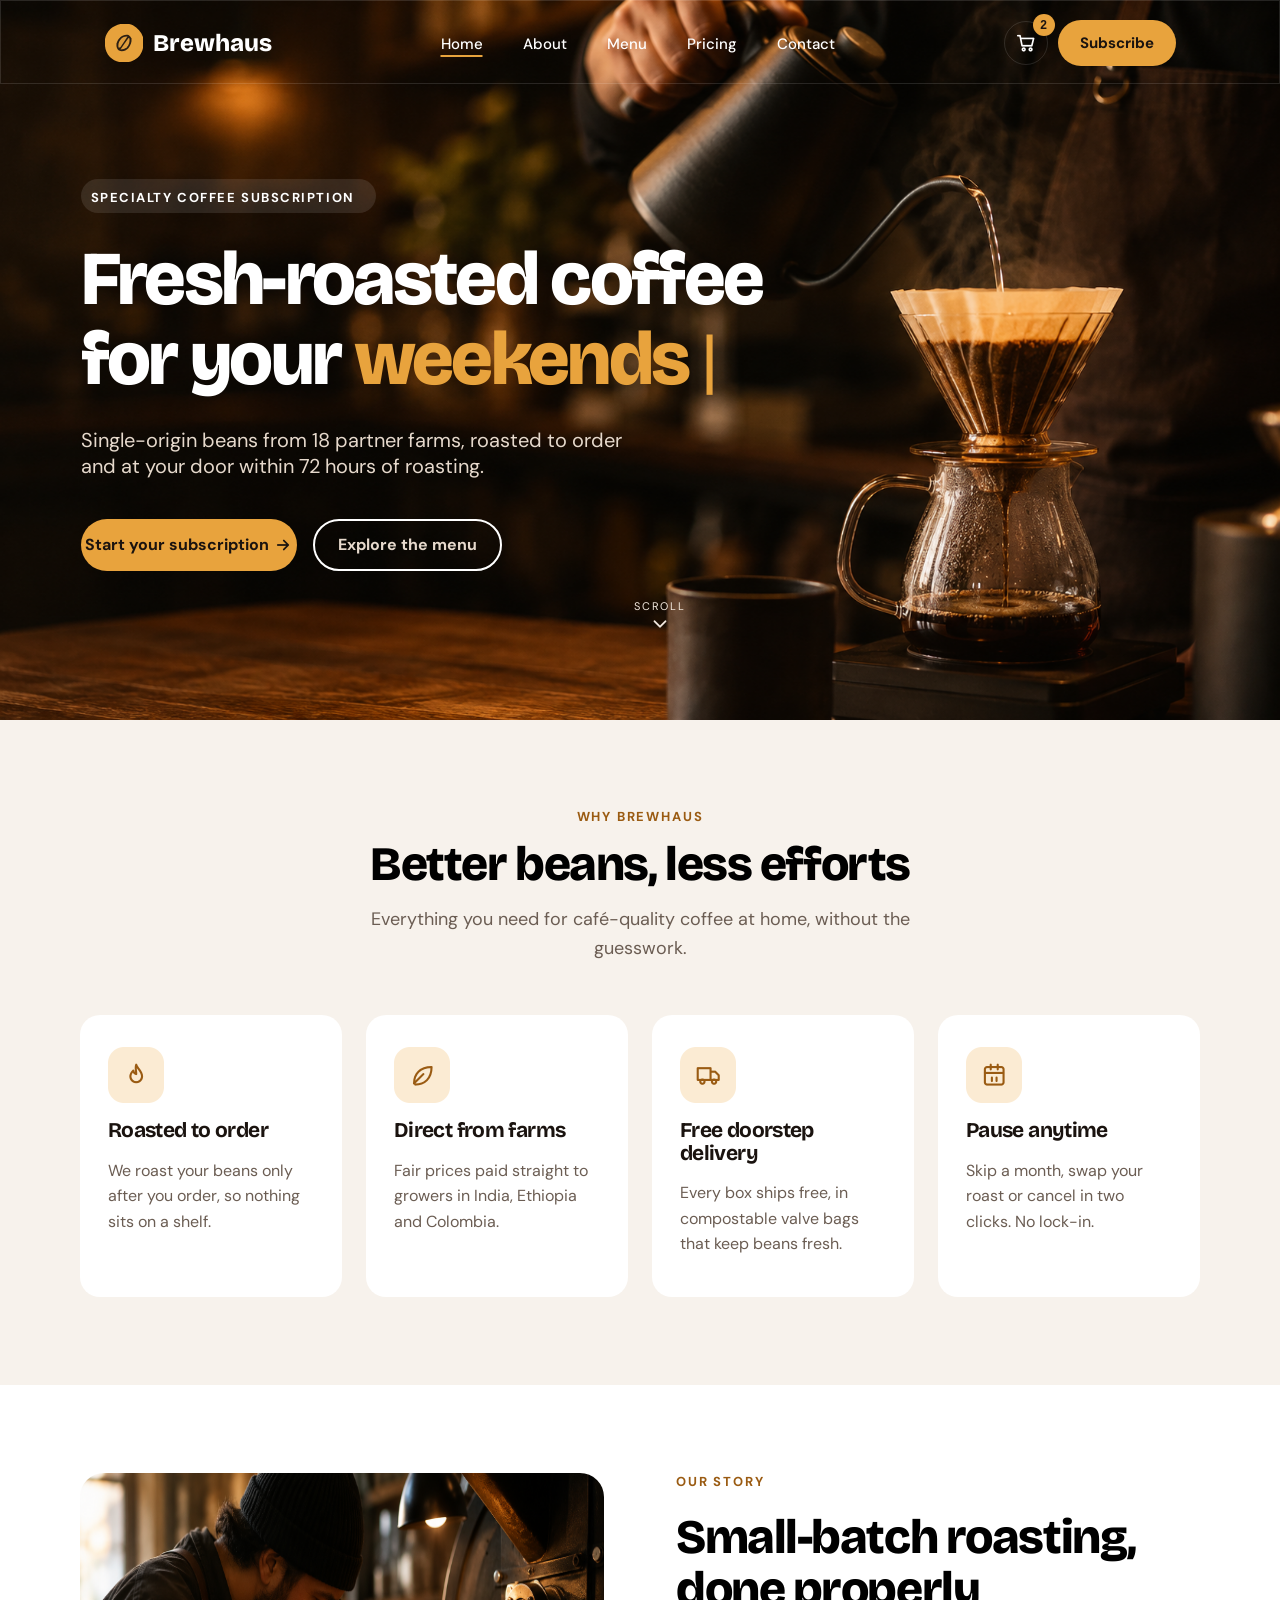
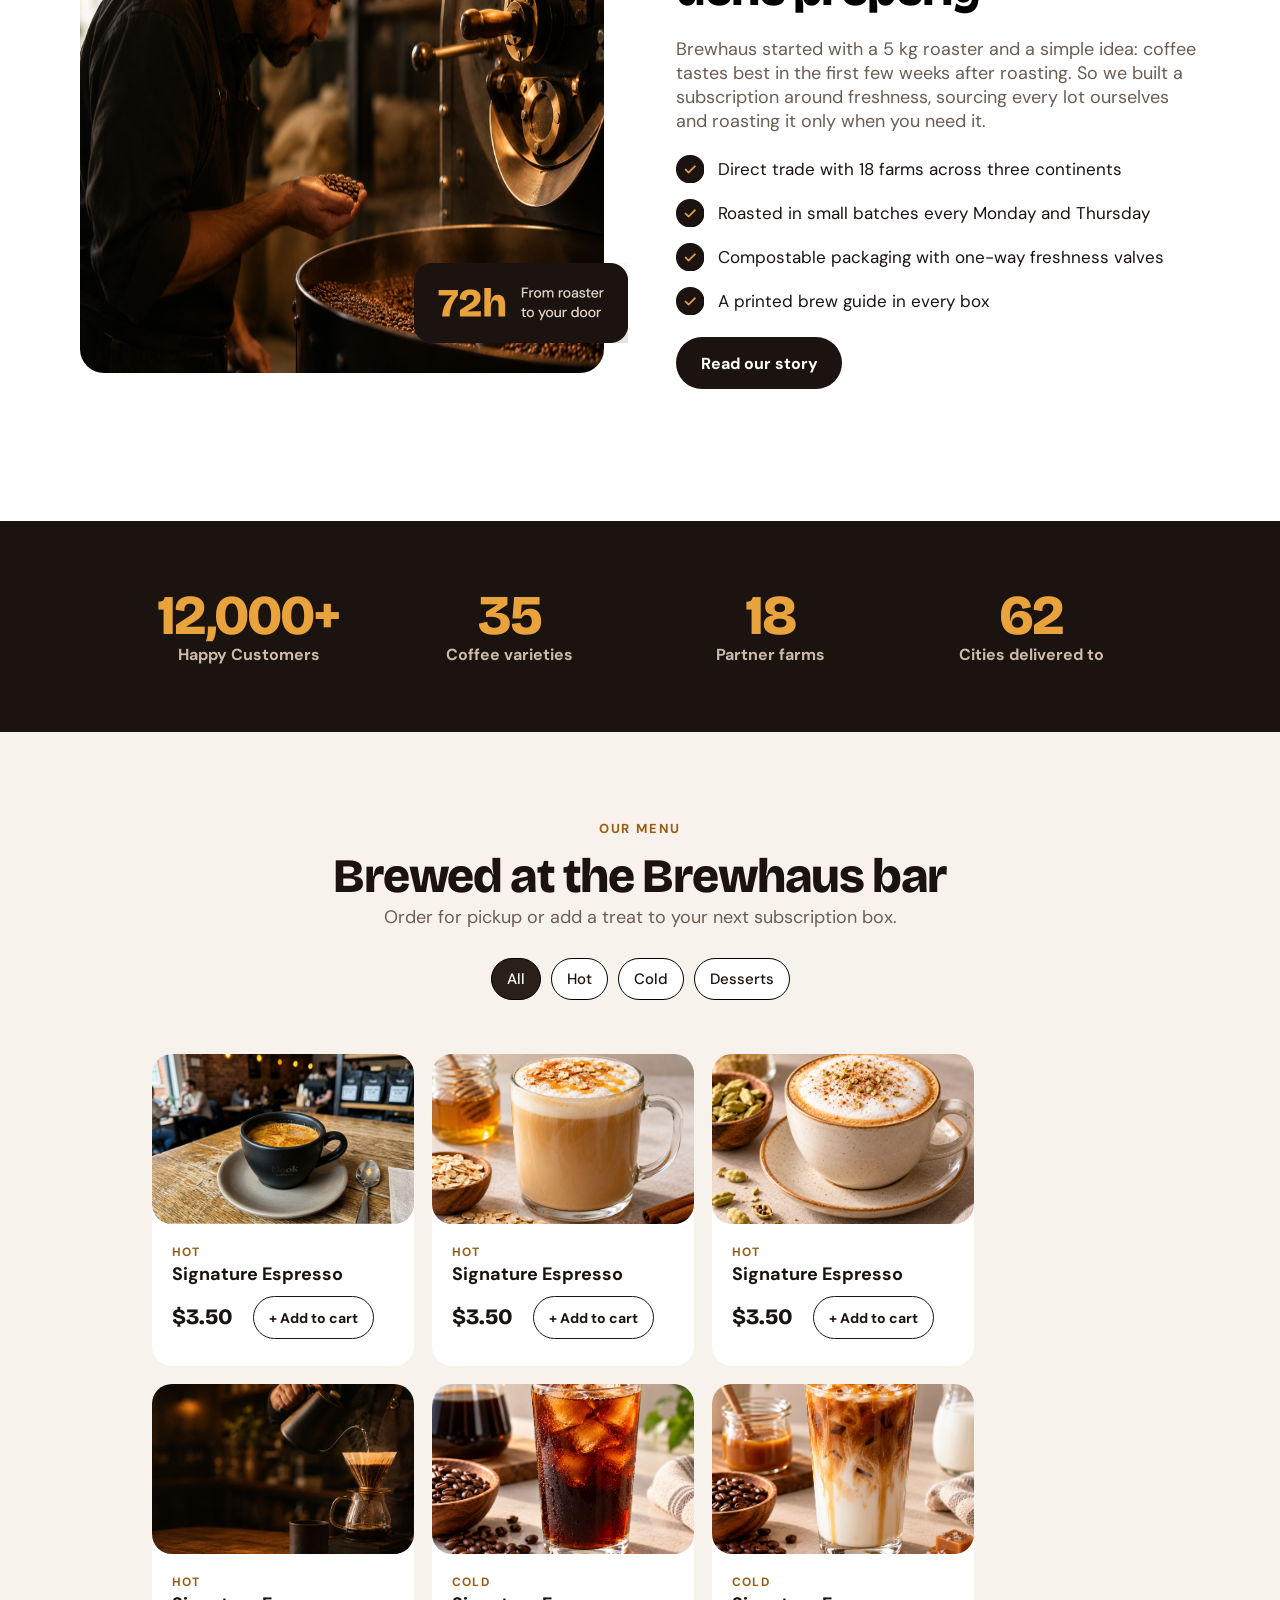
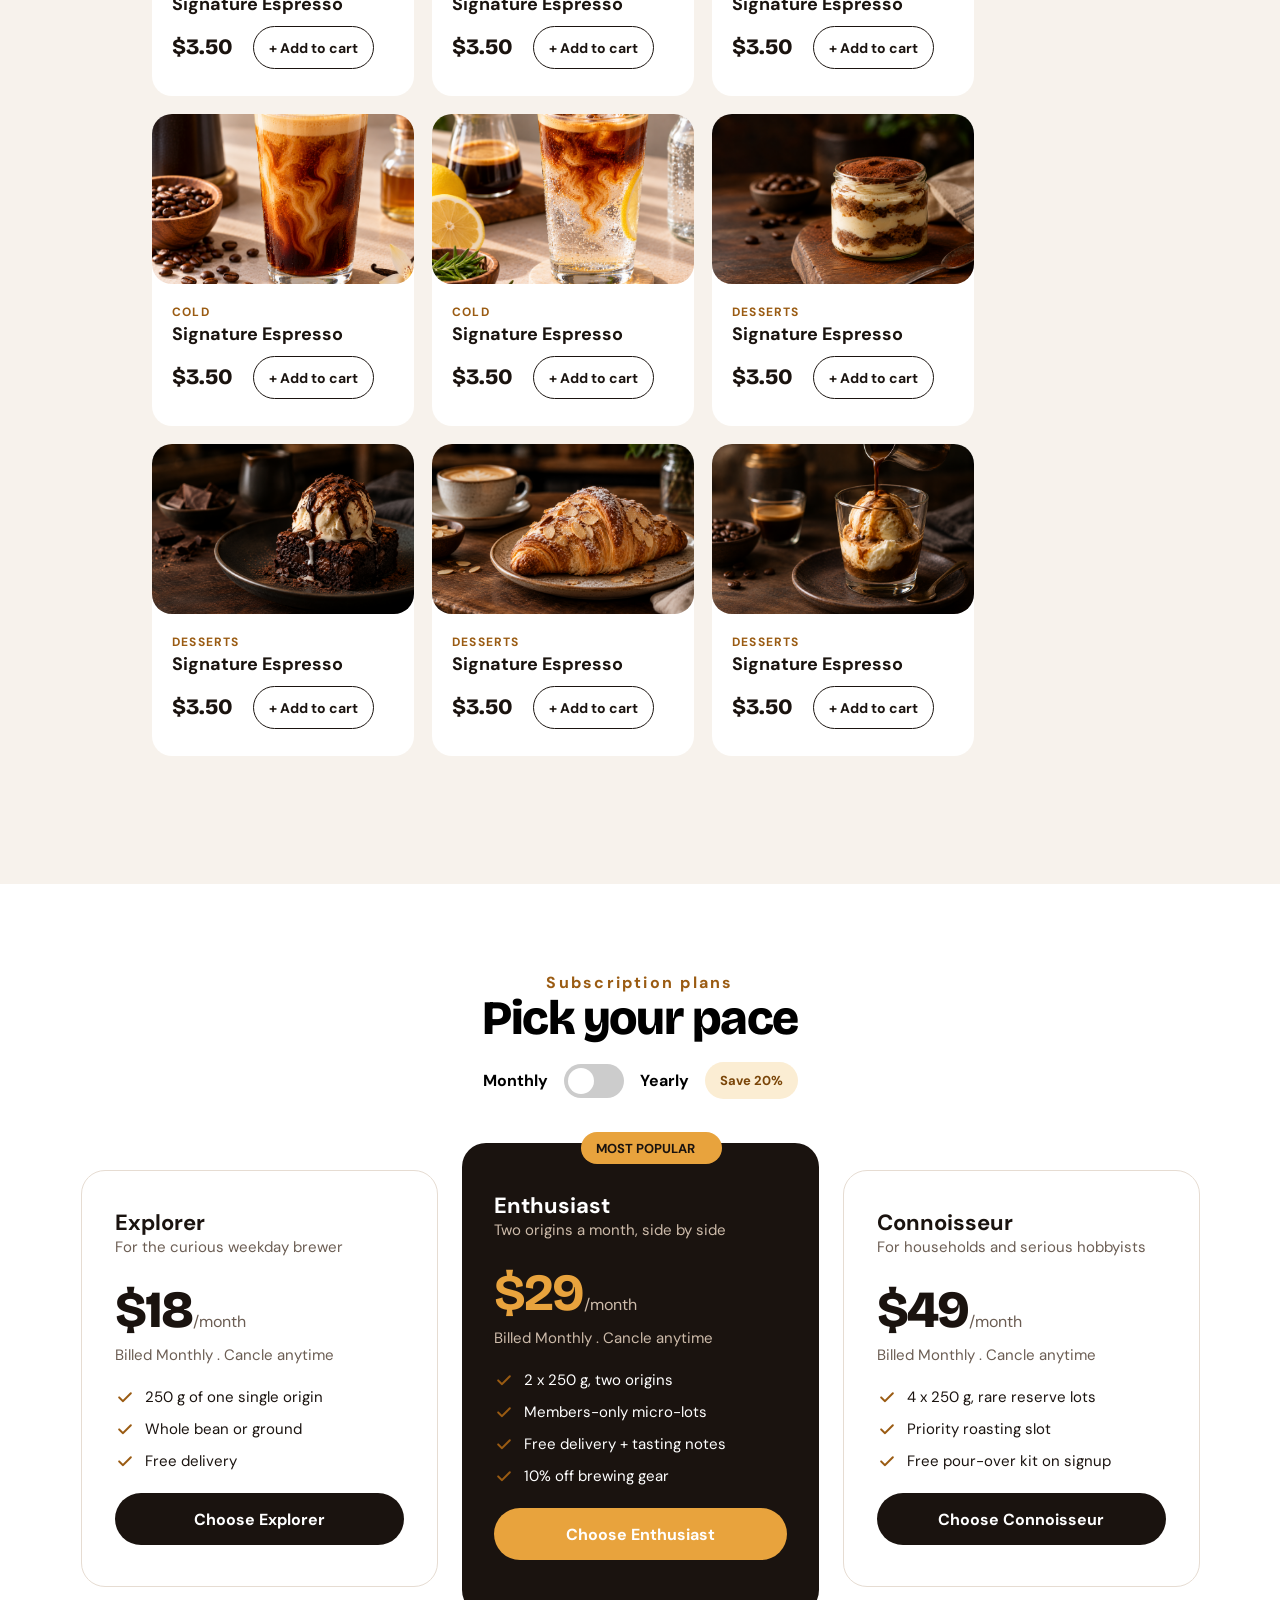
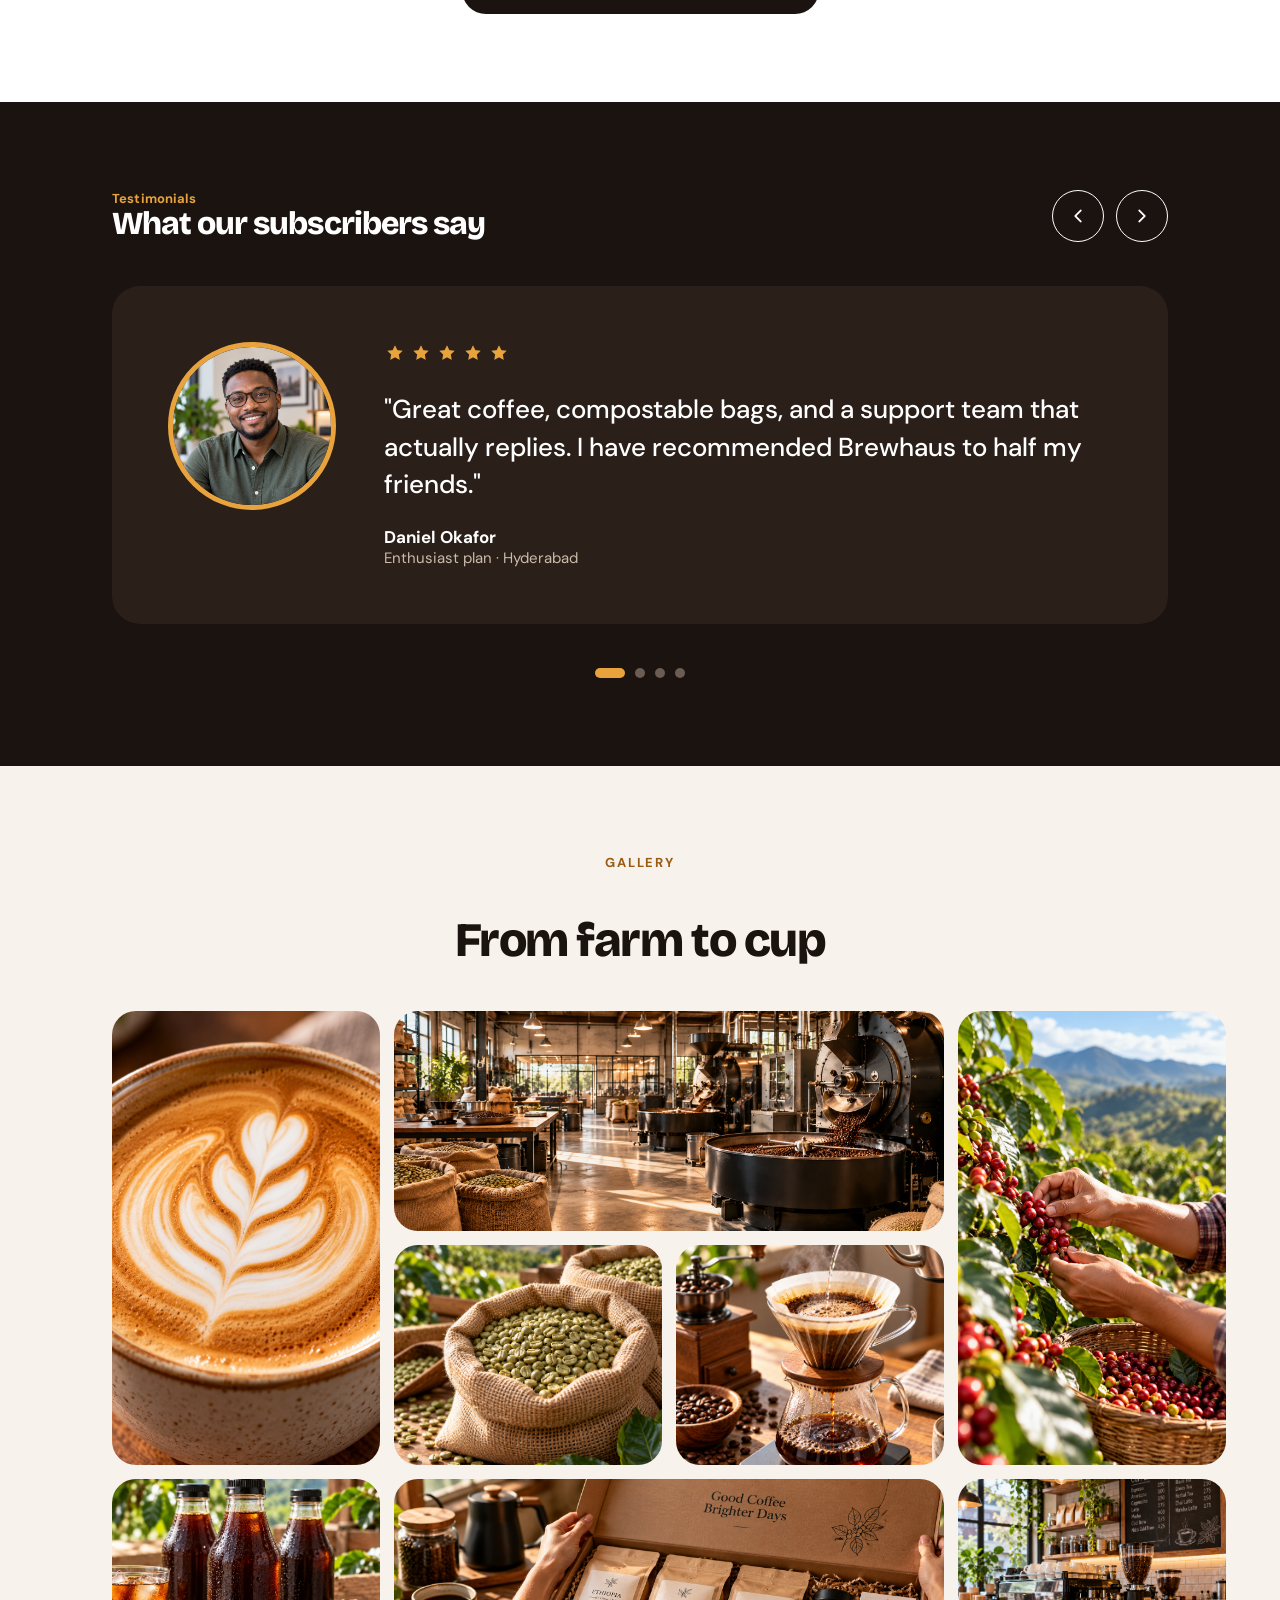
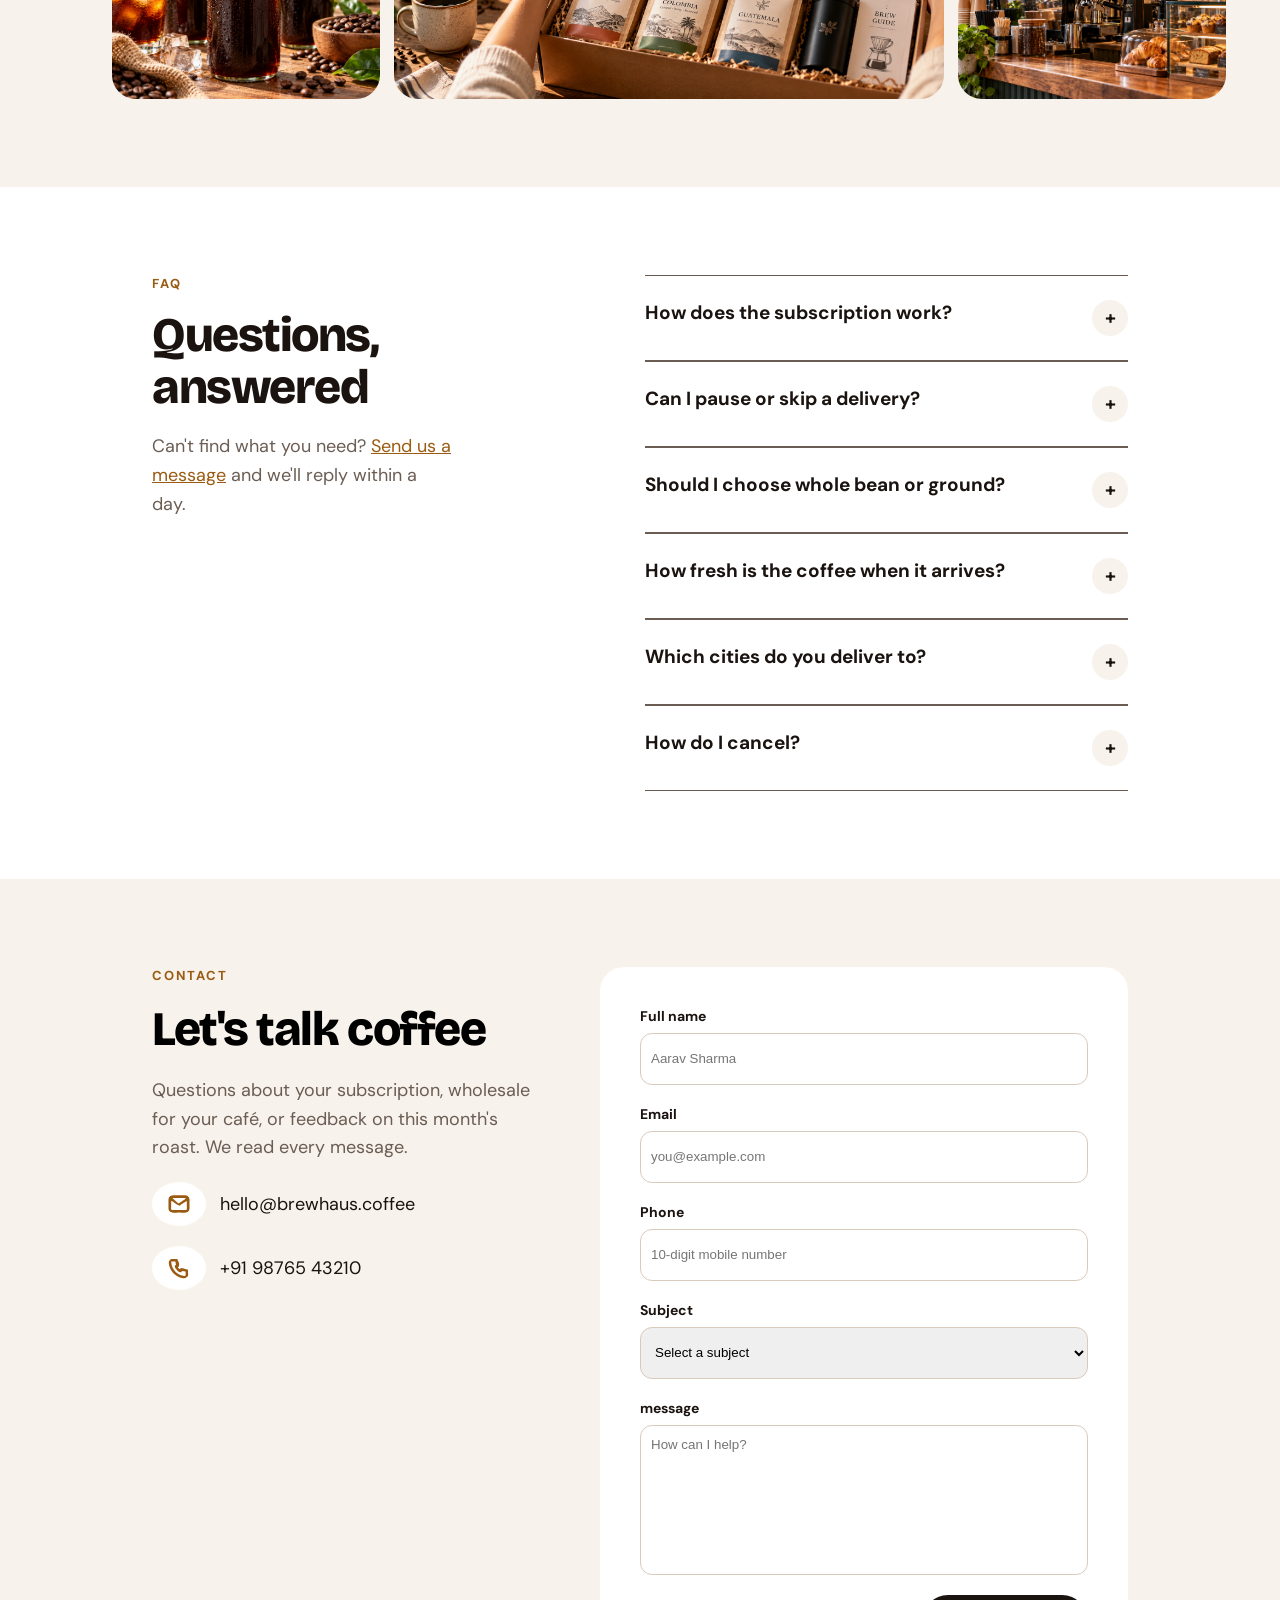
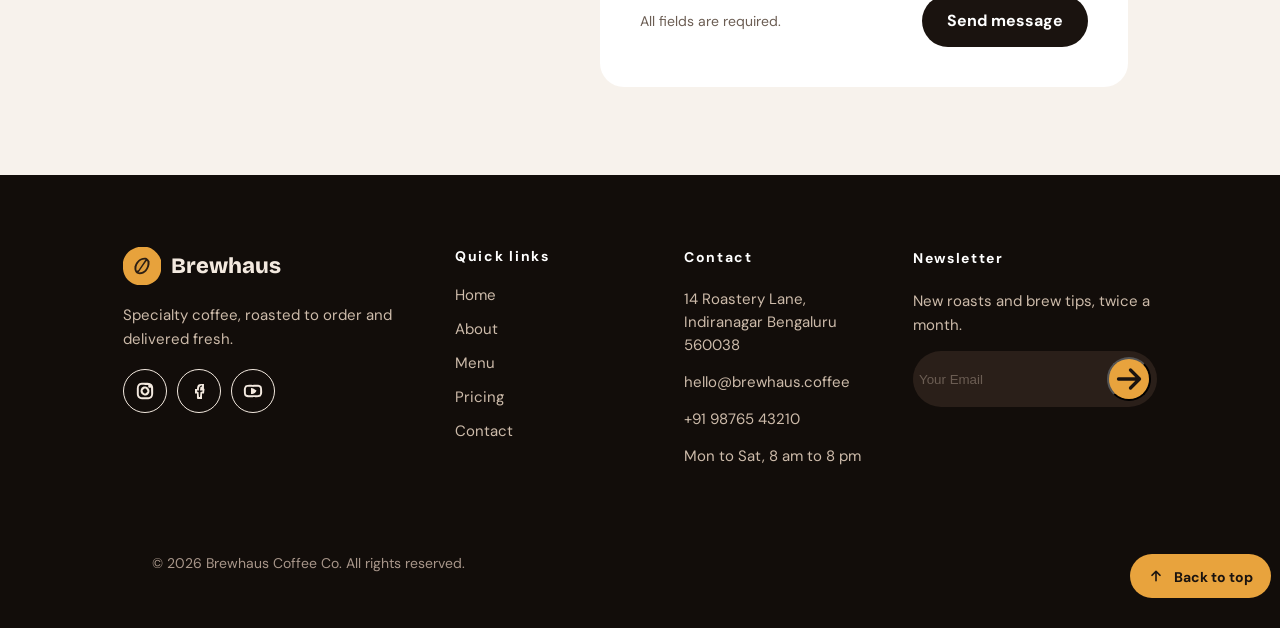
==== commit 38f15c64: "text decoration added for navigation btns" ====
--- a/index.html
+++ b/index.html
@@ -25,7 +25,7 @@
 					</div>
 
 					<div class="navbar-middle">
-						<span><a href="#" id="home-btn">Home</a></span>
+						<span class="navistyle"><a href="#" >Home</a></span>
 						<span><a href="#about-us-id">About</a></span>
 						<span><a href="#our-menu-id">Menu</a></span>
 						<span><a href="#Subscription-plans-id">Pricing</a></span>
--- a/style.css
+++ b/style.css
@@ -90,6 +90,14 @@
 	color: #FFFFFF;
 	font-size: 15px;
 	font-weight: 500;
+}
+
+.navistyle {
+  text-decoration: underline;
+  text-decoration-color: #E8A33D;
+  text-decoration-style: solid;
+  text-decoration-thickness: 2px;
+  text-underline-offset: 6px;
 }
 
 /* navbar right  */
@@ -868,6 +876,7 @@
 	width: fit-content;	
 	padding: 10px 15px;
   	box-sizing: border-box;
+	cursor: pointer;
 }
 
 .buy-btn a {
@@ -879,6 +888,14 @@
 
 .buy-btn:hover {
 	background-color: #120D0A;
+}
+
+.buy-btn.added {
+	background-color: #2E7D4F;
+}
+
+.buy-btn.added a { 
+	color: white; 
 }
 
 .buy-btn:hover a {
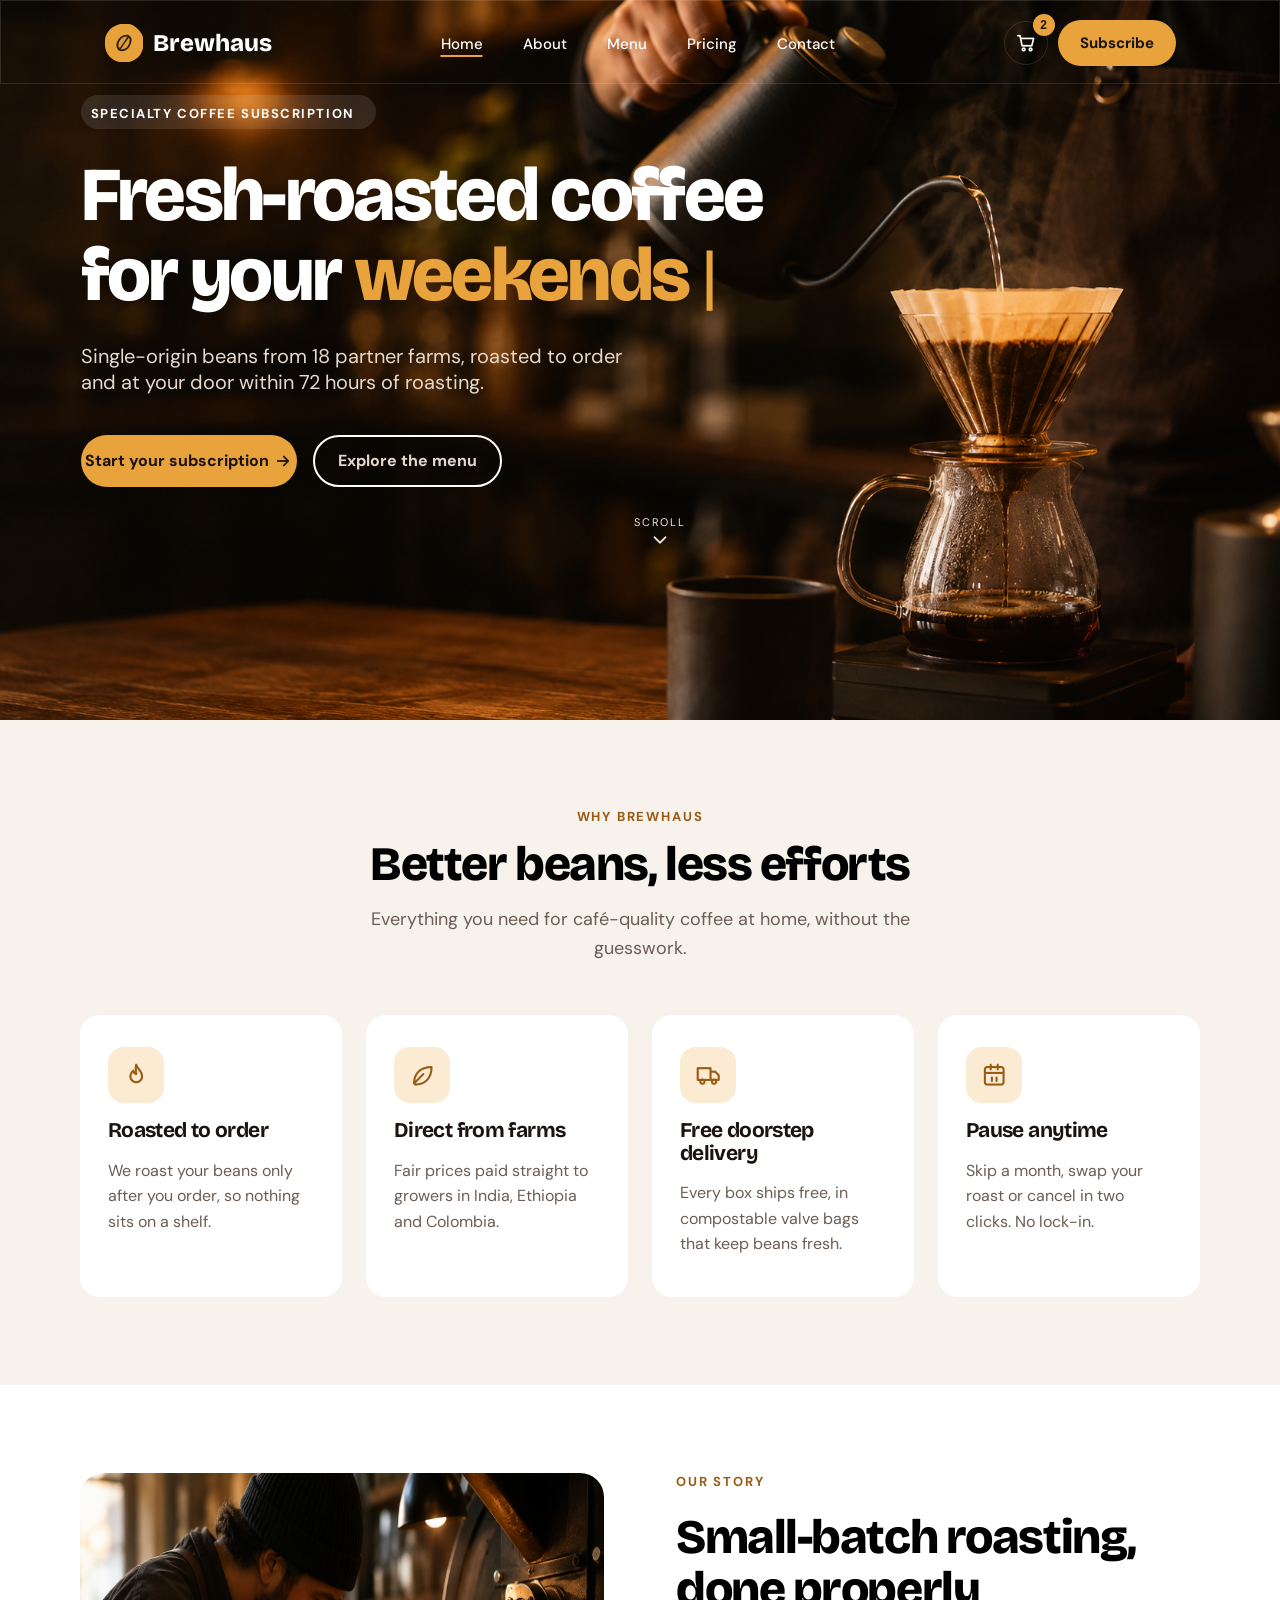
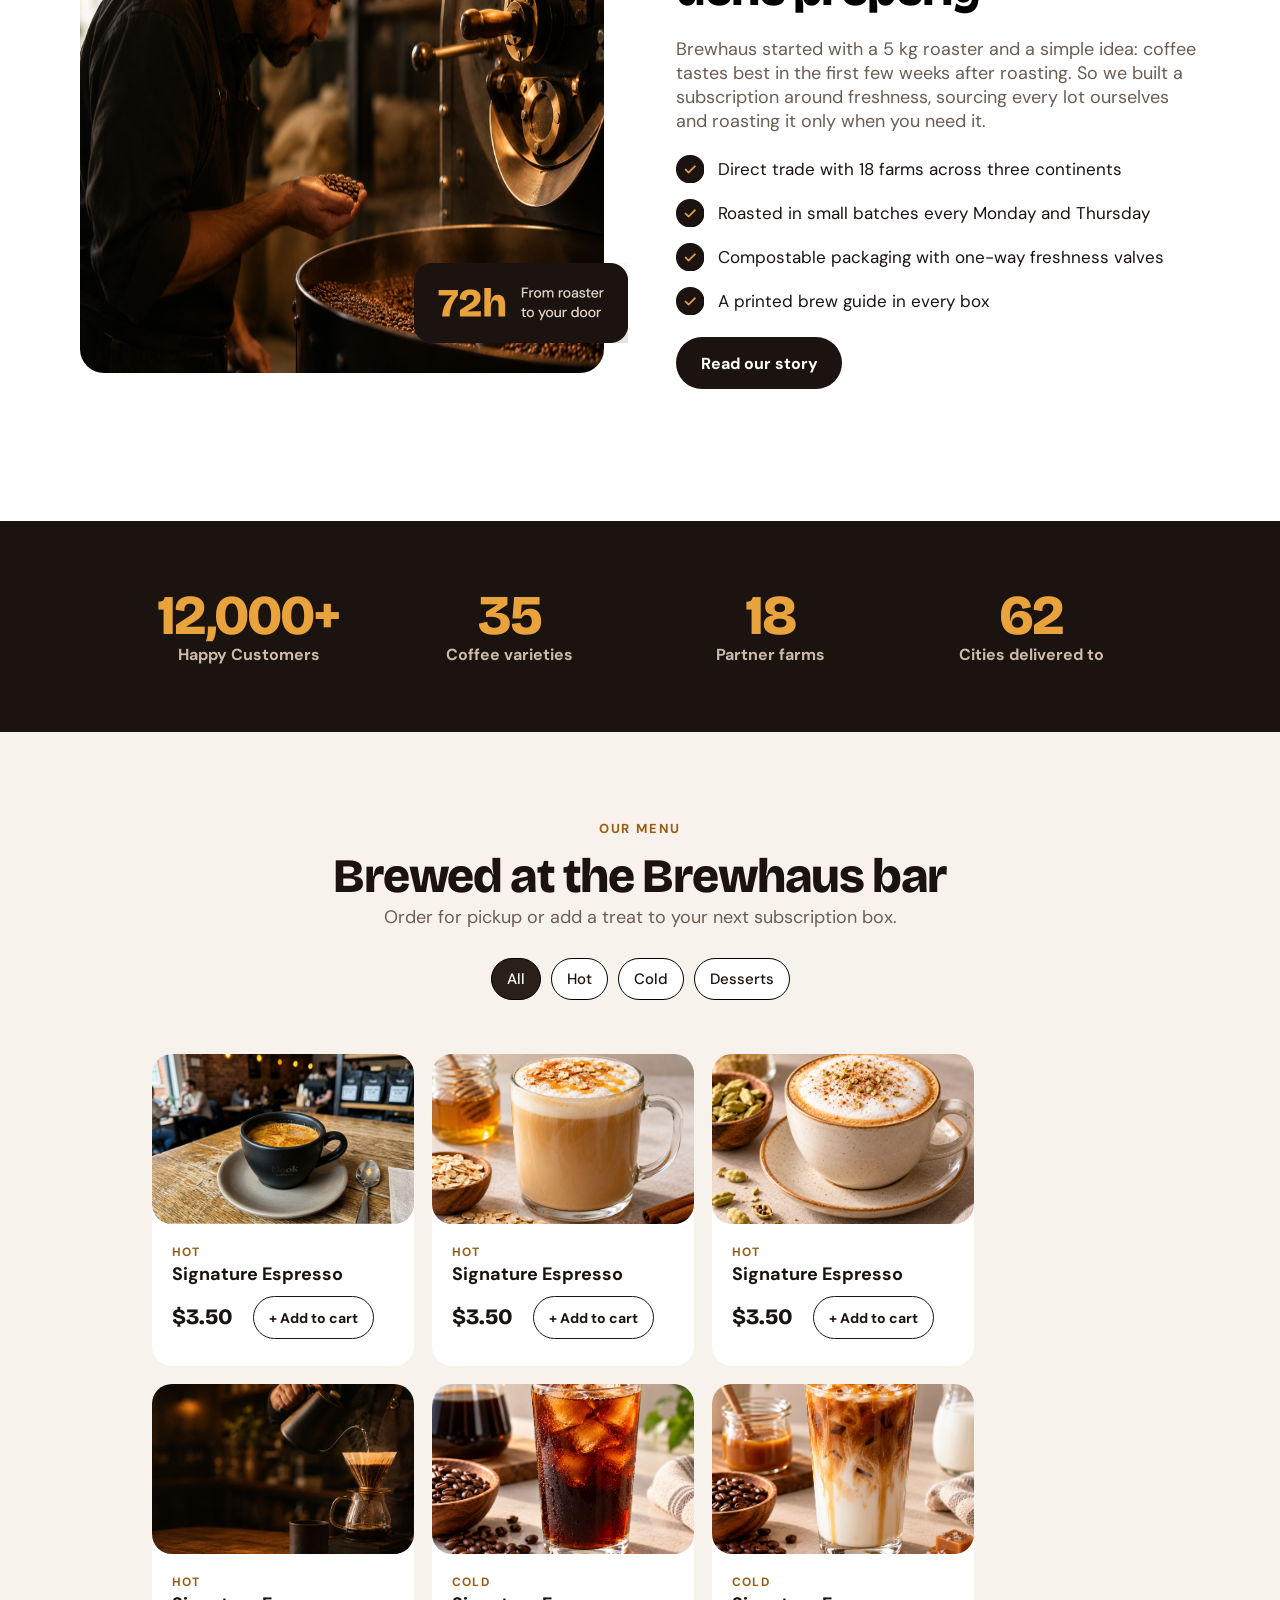
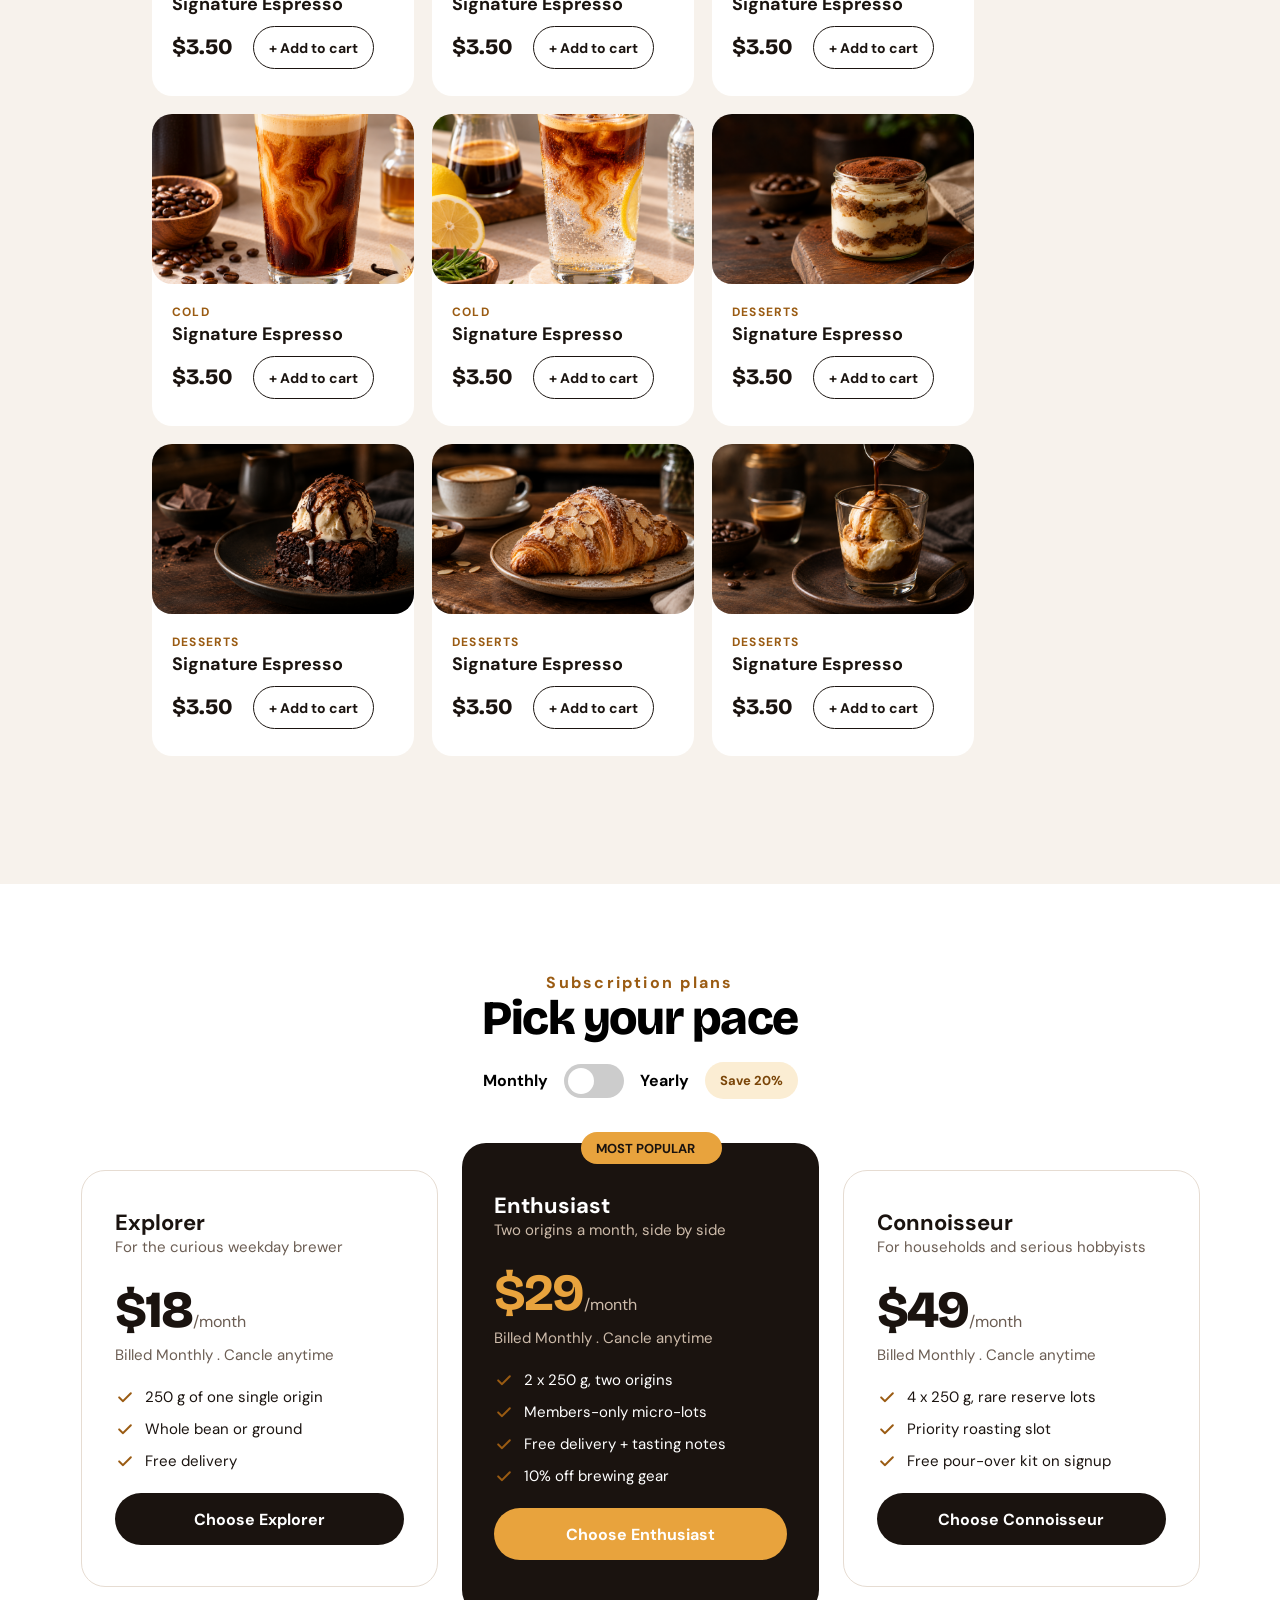
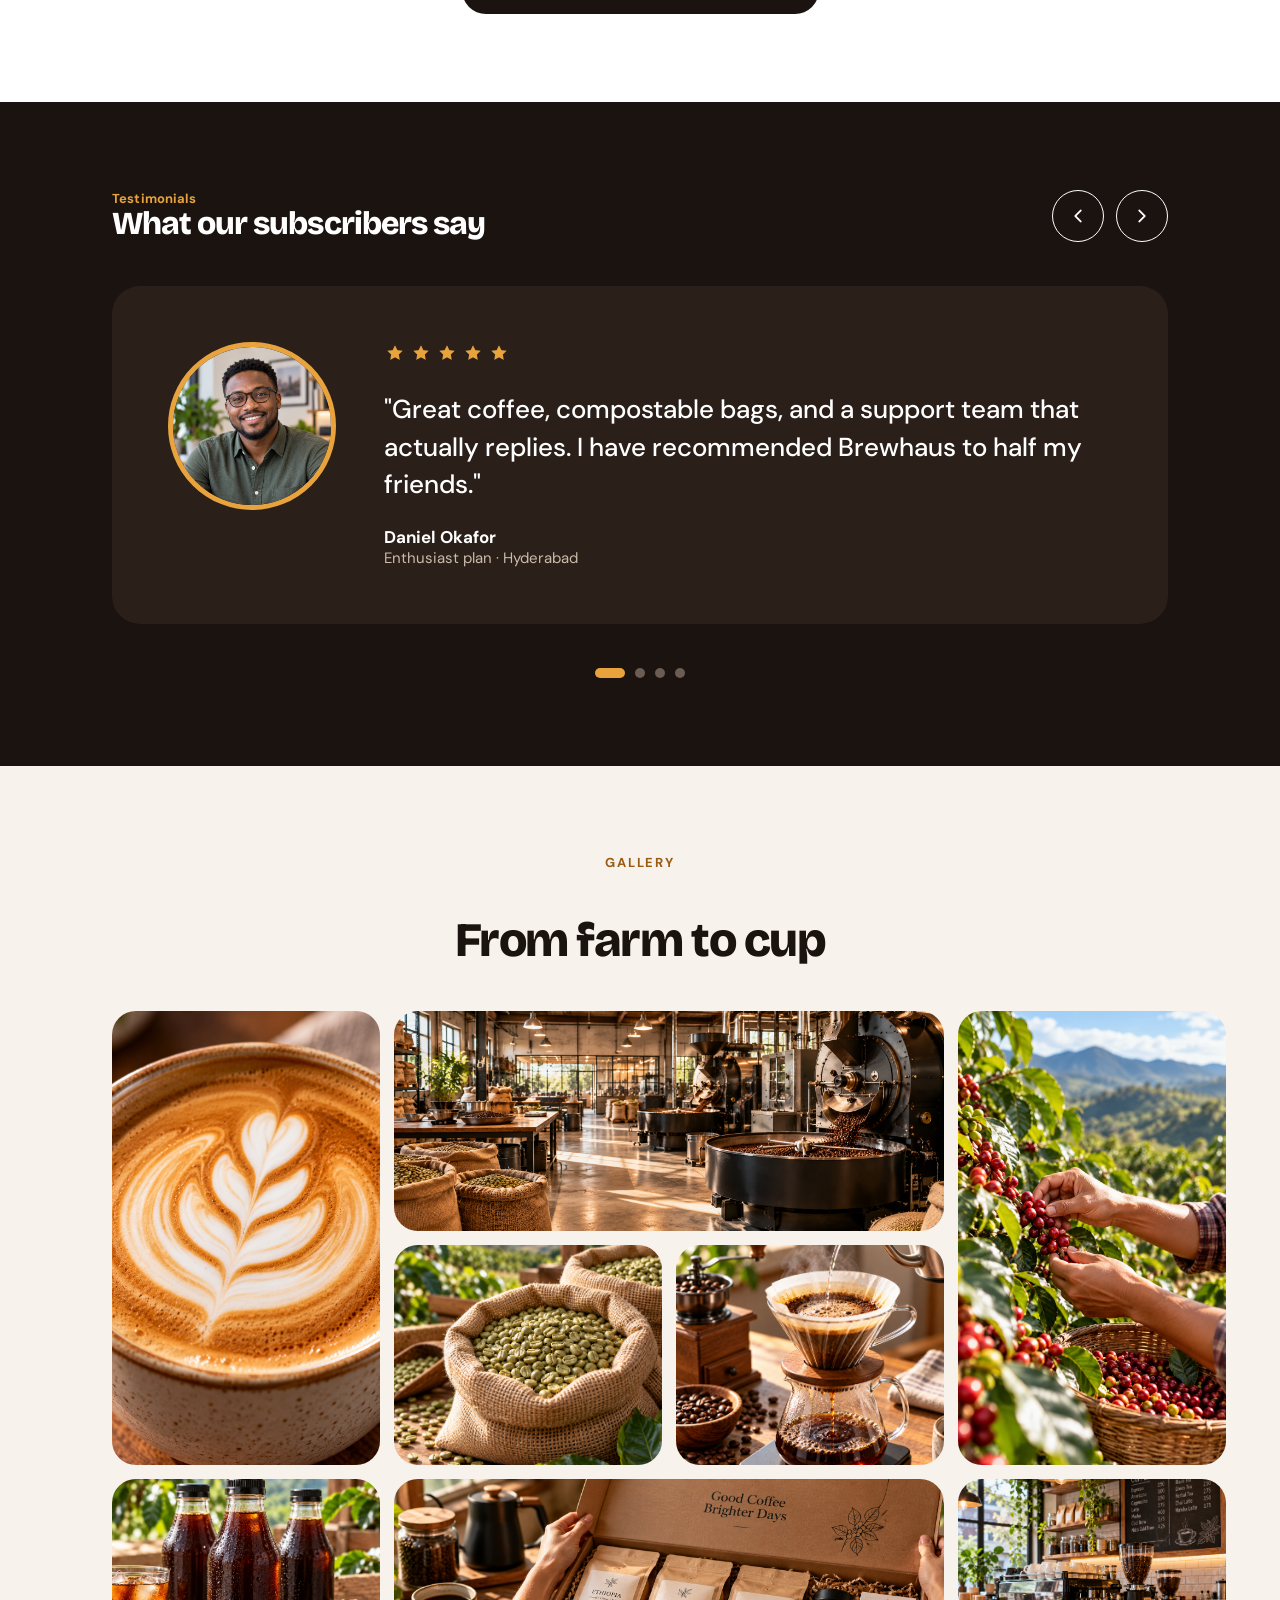
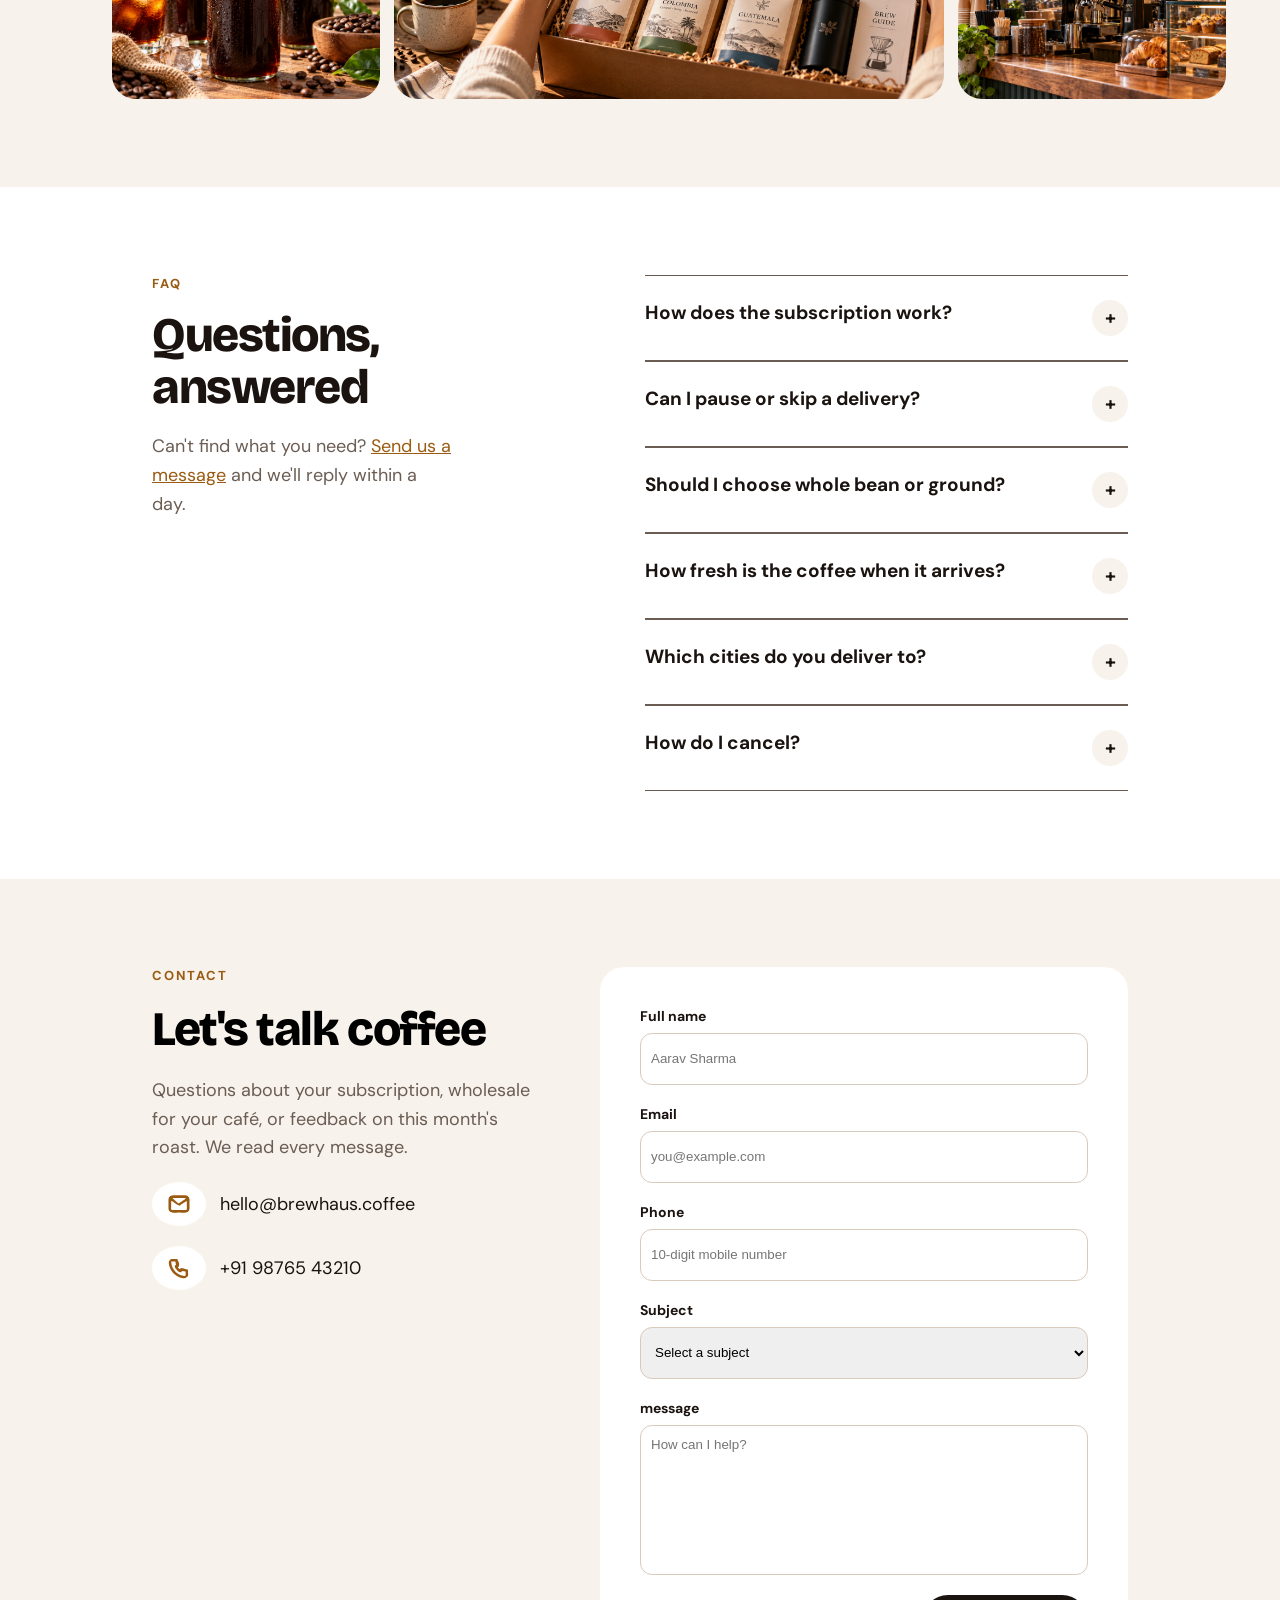
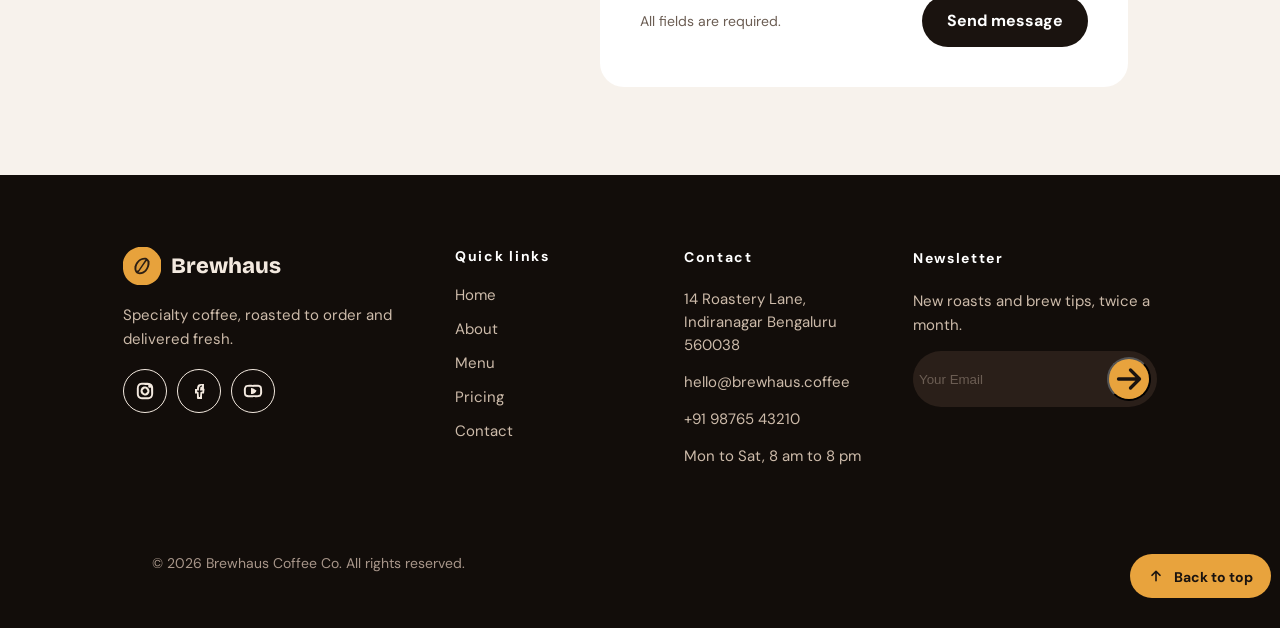
==== commit 6dd89b9f: "Scroll feature" ====
--- a/index.html
+++ b/index.html
@@ -15,7 +15,7 @@
 <body>
 	<div class="main-container">
 		
-		<div class="navbar-hero-section">
+		<div class="navbar-hero-section" id="home-id">
 			
 			<div class="navbar-container">
 				<div class="nav-bar">
--- a/style.css
+++ b/style.css
@@ -38,9 +38,26 @@
 }
 
 .navbar-container {
-	height: 84px;
-	width: 100%;
-	border: 0.5px solid rgba(255, 255, 255, 0.12);
+    height: 84px;
+    width: 100%;
+    position: fixed;
+    top: 0;
+    z-index: 1000;
+
+    border: 0.5px solid rgba(255, 255, 255, 0.12);
+
+    transition: 
+        background-color 0.3s ease,
+        box-shadow 0.3s ease,
+        height 0.3s ease,
+        border-color 0.3s ease;
+}
+
+.navbar-container.scrolled {
+    height: 72px;
+    background-color: #FFFFFF;
+    border-color: #FFFFFF;
+    box-shadow: 0 4px 20px rgba(0, 0, 0, 0.08);
 }
 
 .nav-bar {
@@ -69,6 +86,11 @@
 	font-family: 'Bricolage Grotesque';
 	font-weight: 800;
 	font-size: 24px;
+	transition: color 0.3s ease;
+}
+
+.navbar-container.scrolled .navbar-left h1 {
+    color: #111111;
 }
 
 .navbar-left img {
@@ -90,6 +112,31 @@
 	color: #FFFFFF;
 	font-size: 15px;
 	font-weight: 500;
+	transition: color 0.3s ease;
+}
+
+.navbar-container.scrolled .navbar-middle a {
+    color: #333333;
+}
+
+.navbar-middle a::after {
+    content: "";
+
+    position: absolute;
+    left: 0;
+    bottom: -10px;
+
+    width: 0;
+    height: 2px;
+
+    background-color: #e9a333;
+
+    transition: width 0.3s ease;
+}
+
+
+.navbar-middle a.active::after {
+    width: 100%;
 }
 
 .navistyle {
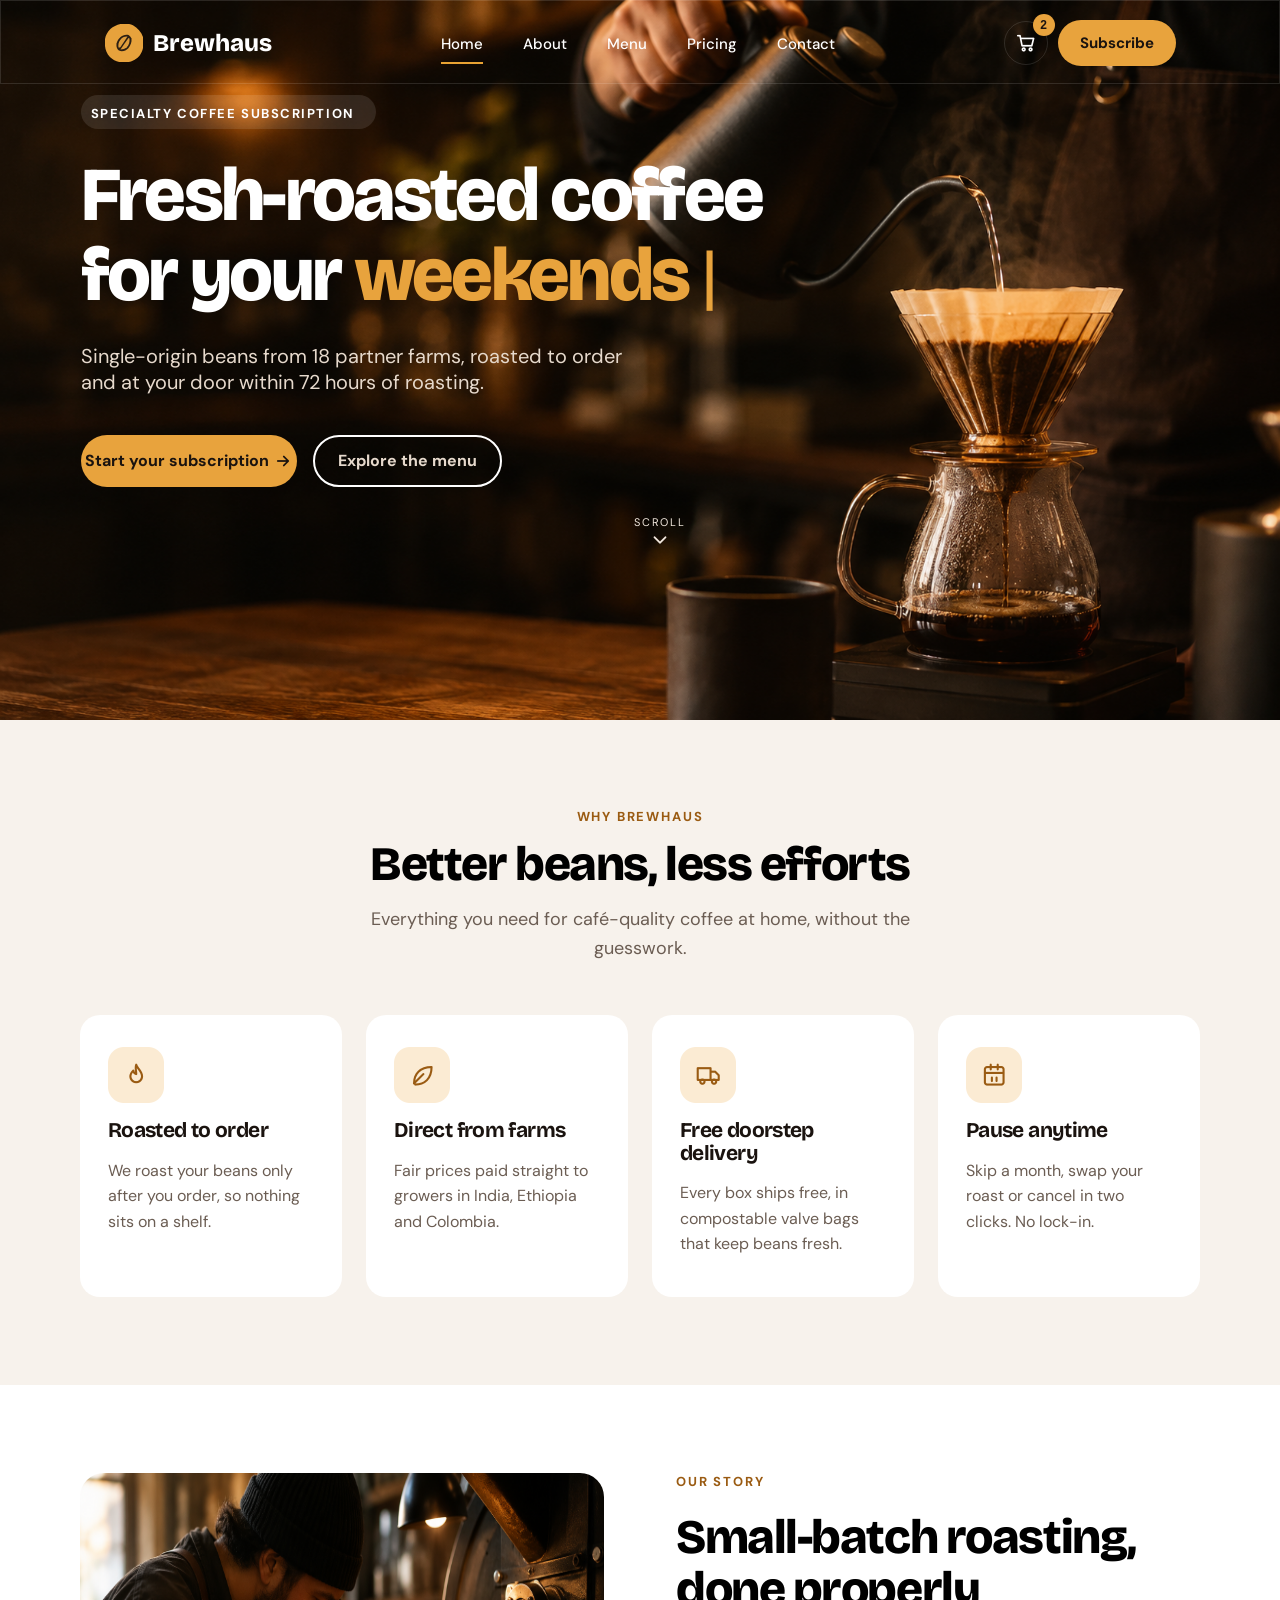
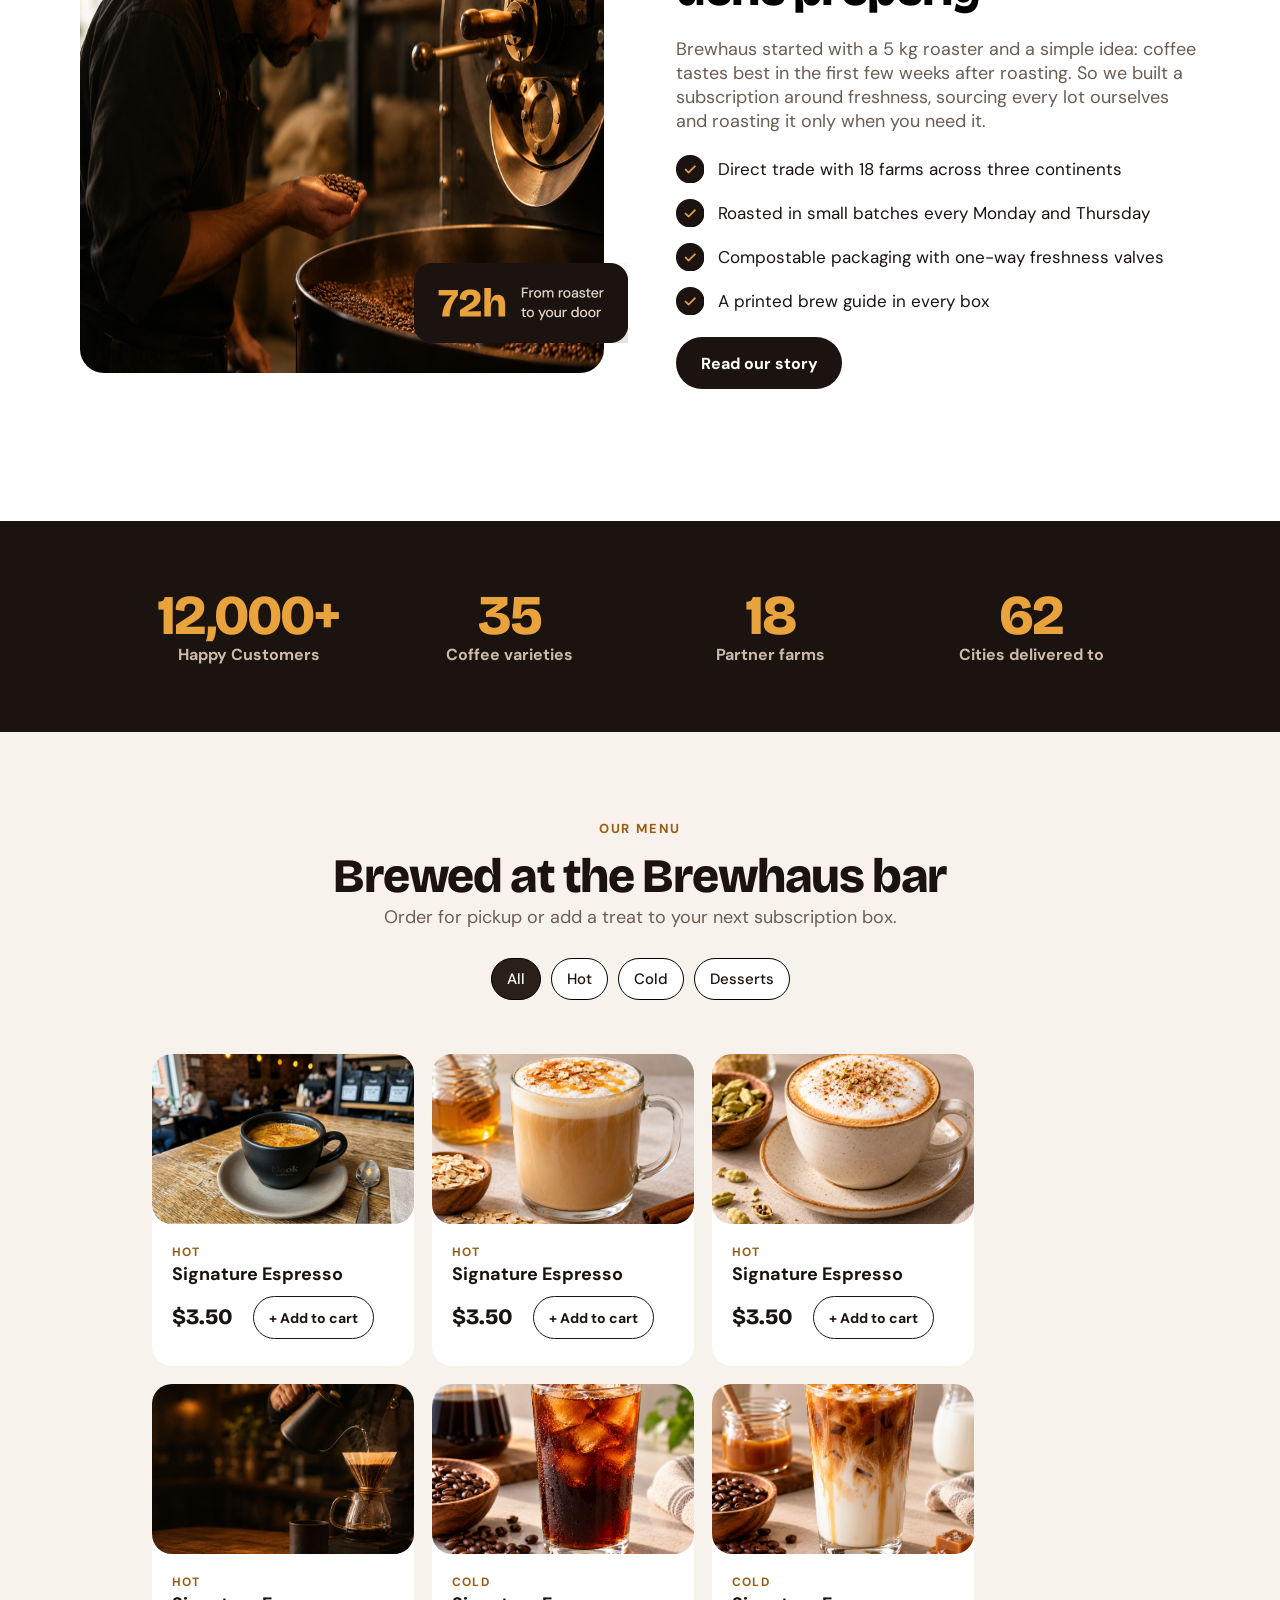
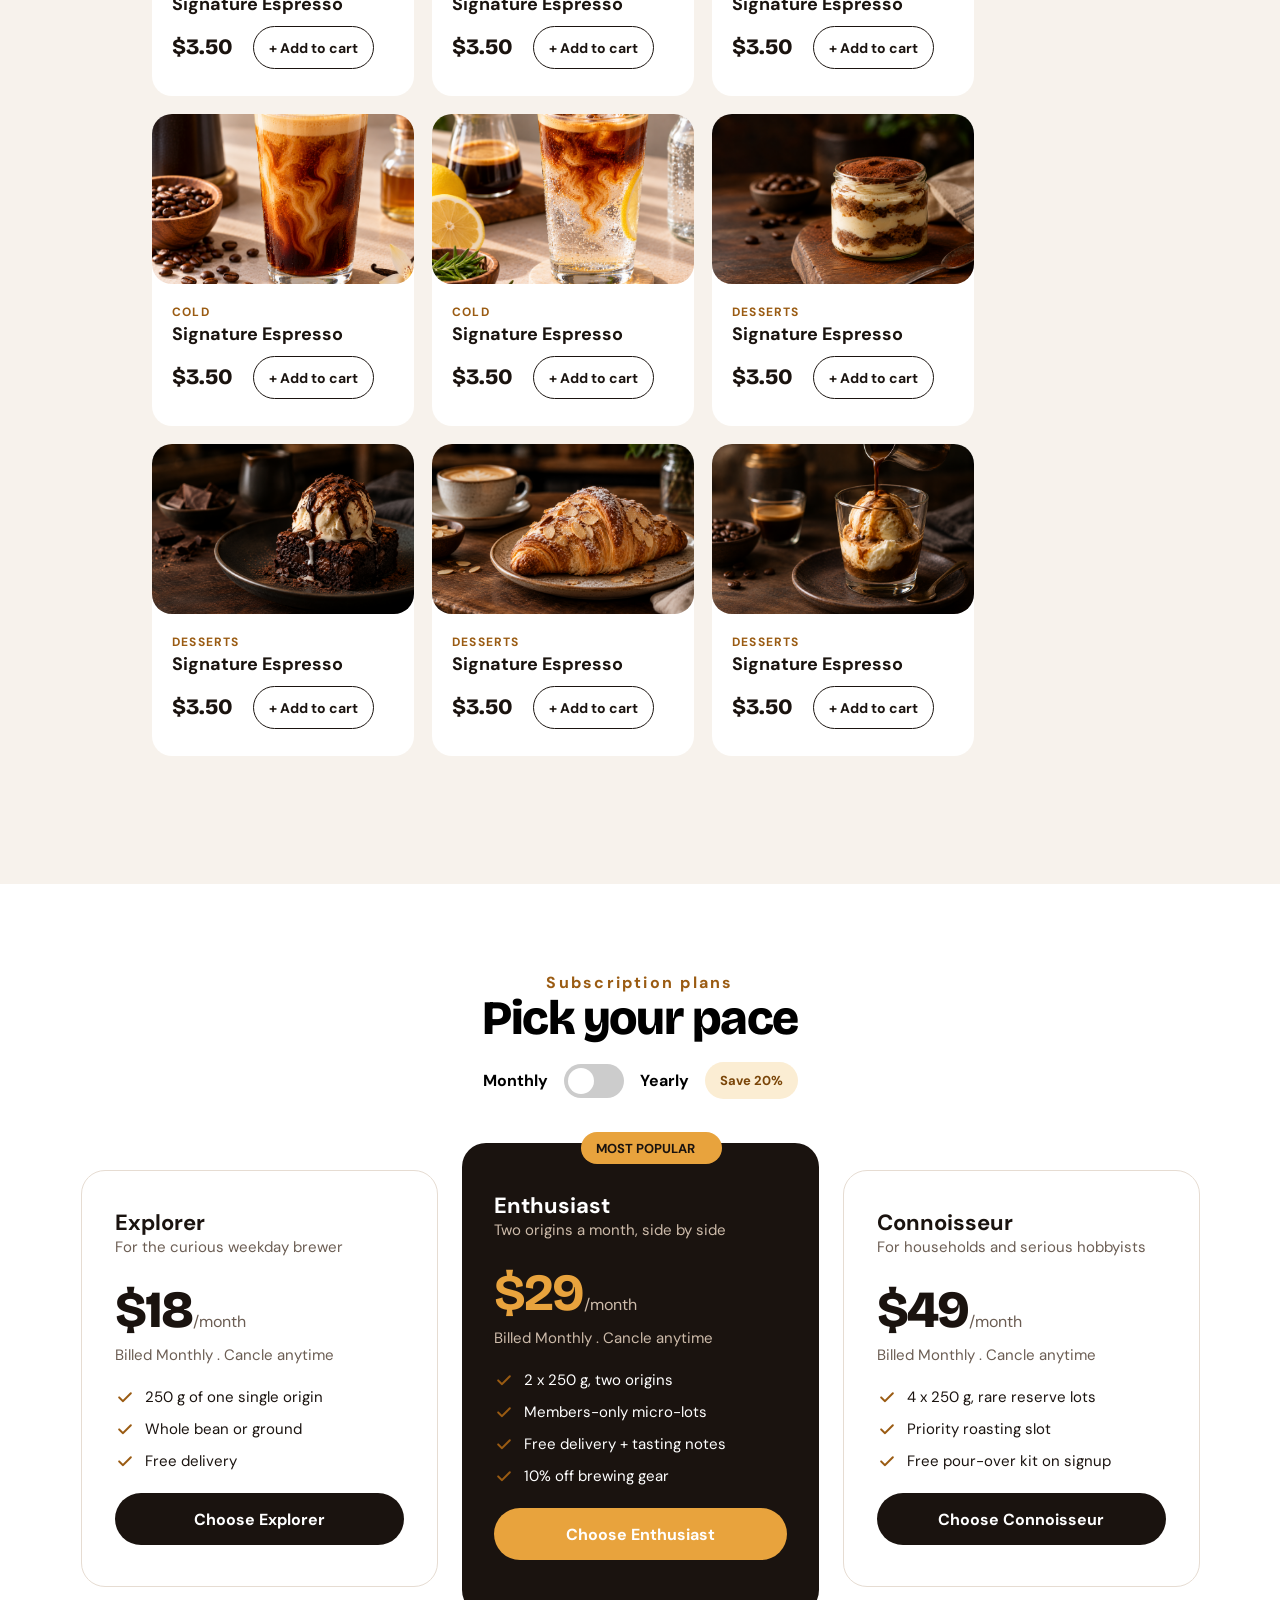
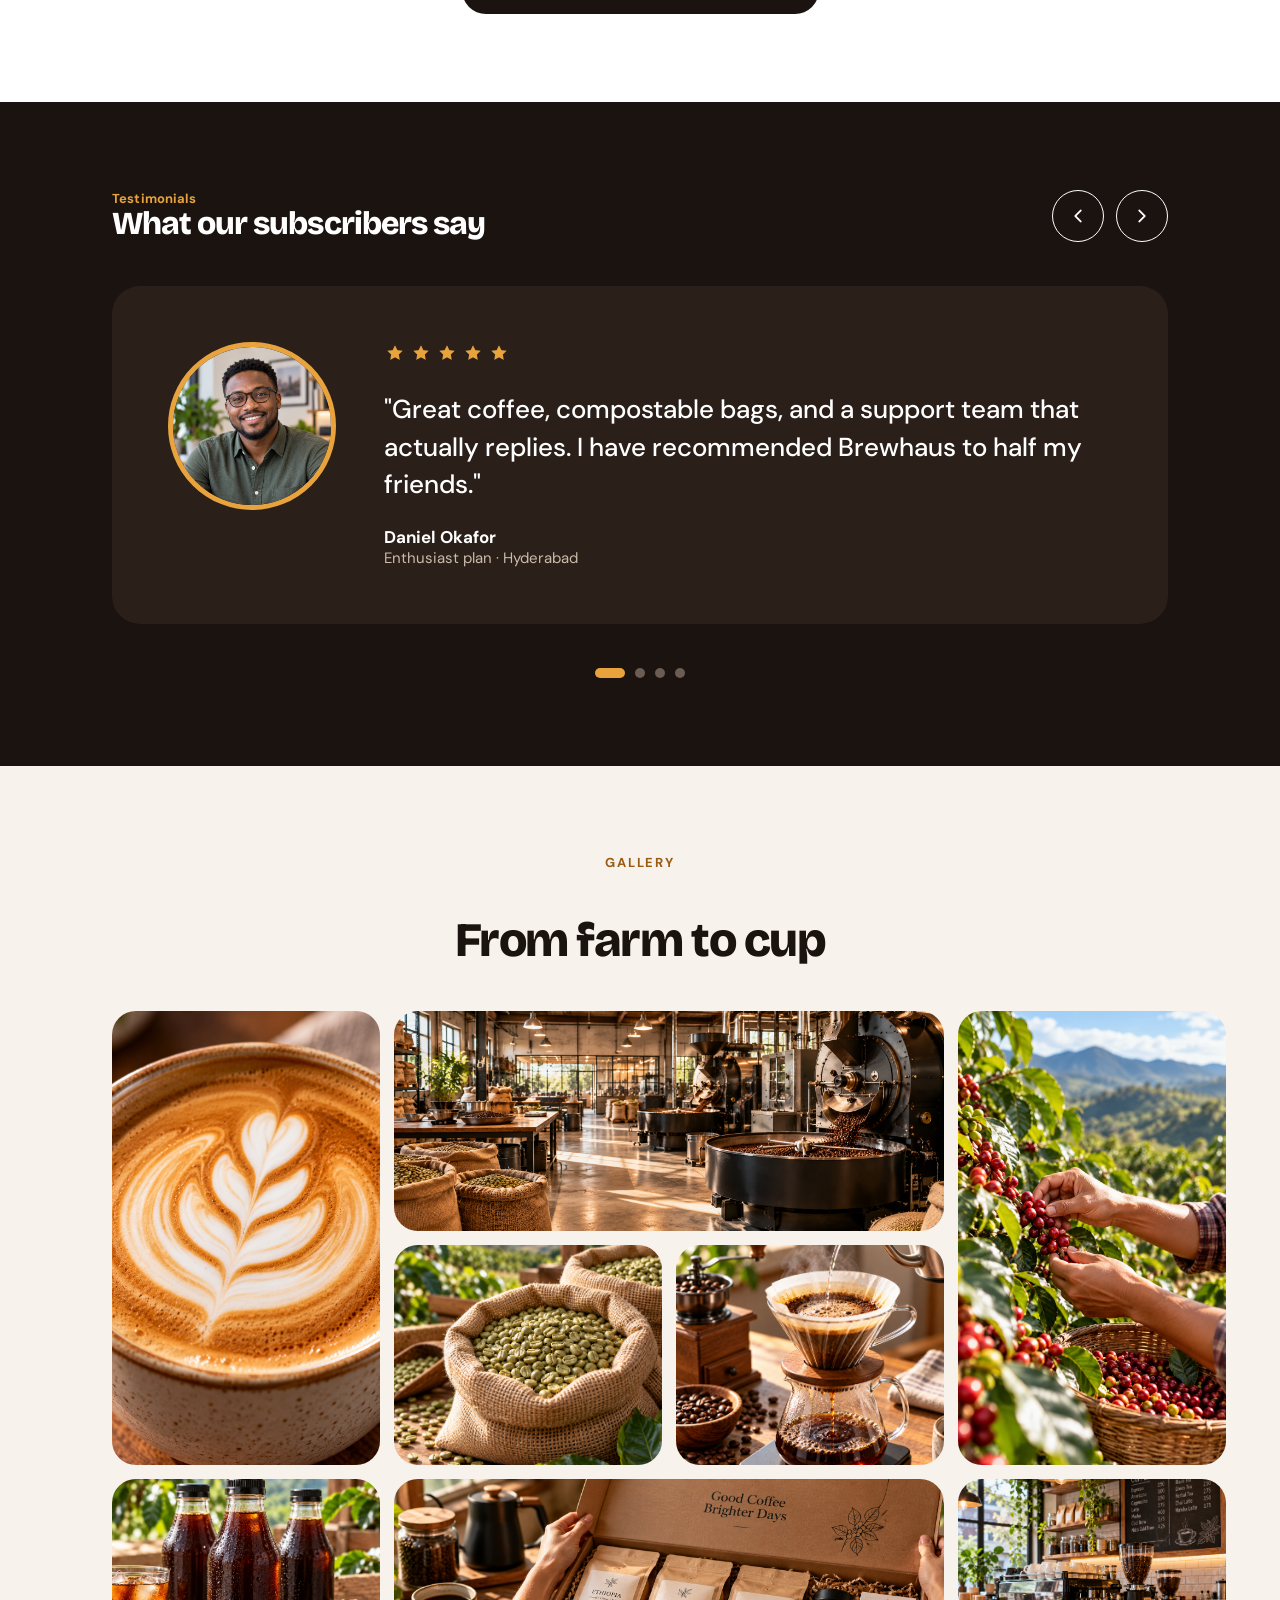
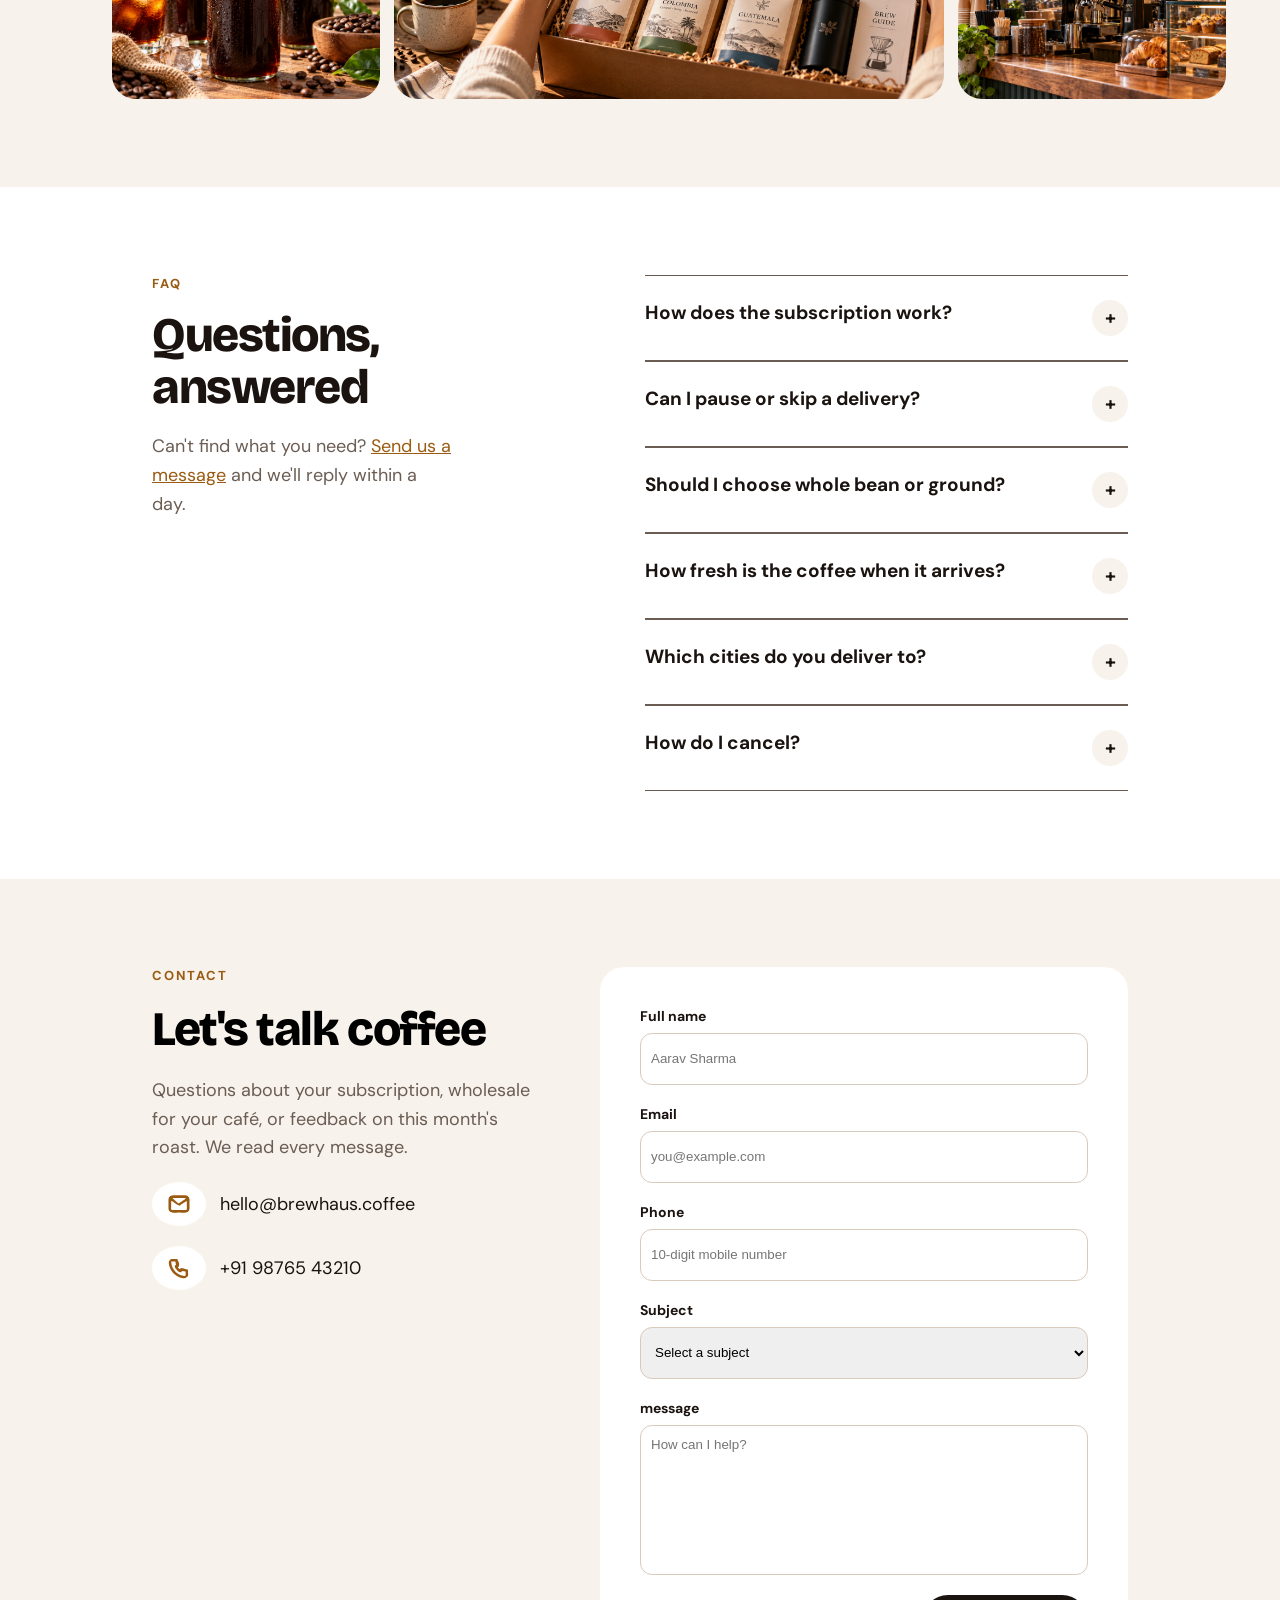
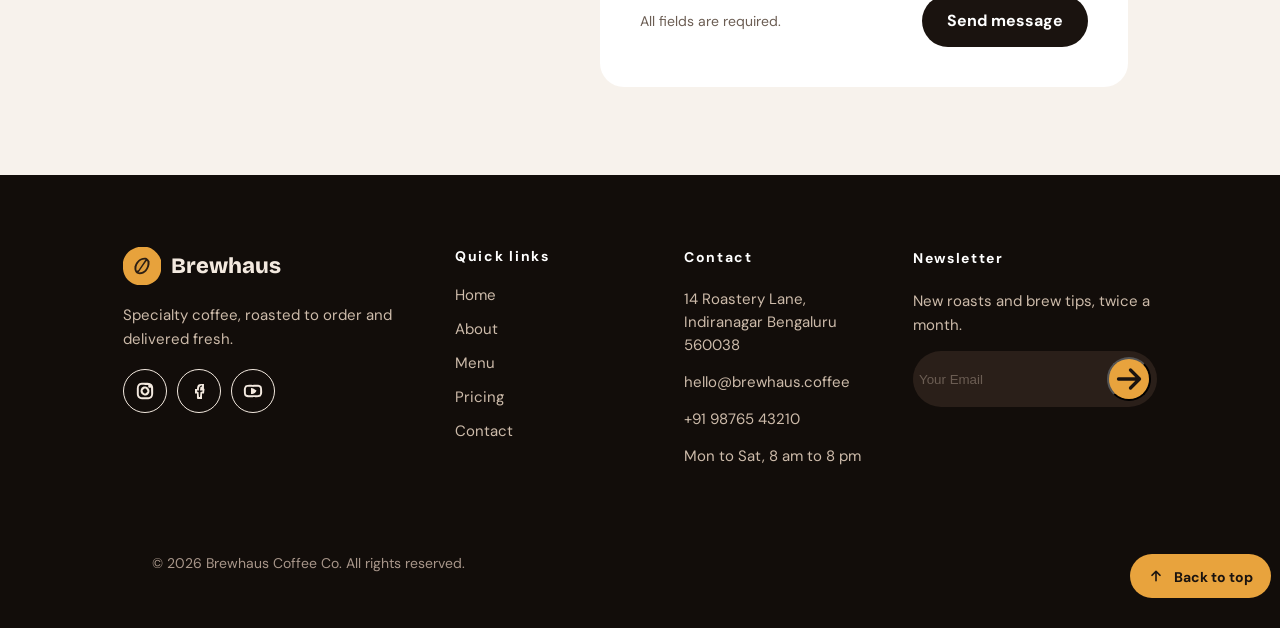
==== commit 1c5c3123: "Scroll feature underline" ====
--- a/index.html
+++ b/index.html
@@ -25,11 +25,11 @@
 					</div>
 
 					<div class="navbar-middle">
-						<span class="navistyle"><a href="#" >Home</a></span>
+						<span><a href="#home-id">Home</a></span>
 						<span><a href="#about-us-id">About</a></span>
 						<span><a href="#our-menu-id">Menu</a></span>
 						<span><a href="#Subscription-plans-id">Pricing</a></span>
-						<span><a href="./images/contactPage.html">Contact</a></span>
+						<span><a href="#contact-us-id">Contact</a></span>
 					</div>
 
 					<div class="navbar-right">
--- a/style.css
+++ b/style.css
@@ -112,11 +112,7 @@
 	color: #FFFFFF;
 	font-size: 15px;
 	font-weight: 500;
-	transition: color 0.3s ease;
-}
-
-.navbar-container.scrolled .navbar-middle a {
-    color: #333333;
+	position: relative;
 }
 
 .navbar-middle a::after {
@@ -129,22 +125,28 @@
     width: 0;
     height: 2px;
 
-    background-color: #e9a333;
-
-    transition: width 0.3s ease;
-}
-
+    background-color: #E8A33D;
+}
 
 .navbar-middle a.active::after {
     width: 100%;
 }
 
-.navistyle {
-  text-decoration: underline;
-  text-decoration-color: #E8A33D;
-  text-decoration-style: solid;
-  text-decoration-thickness: 2px;
-  text-underline-offset: 6px;
+.navbar-container.scrolled .navbar-middle a {
+    color: #333333;
+}
+
+.navbar-middle a::after {
+    content: "";
+
+    position: absolute;
+    left: 0;
+    bottom: -10px;
+
+    width: 0;
+    height: 2px;
+
+    background-color: #e9a333;
 }
 
 /* navbar right  */
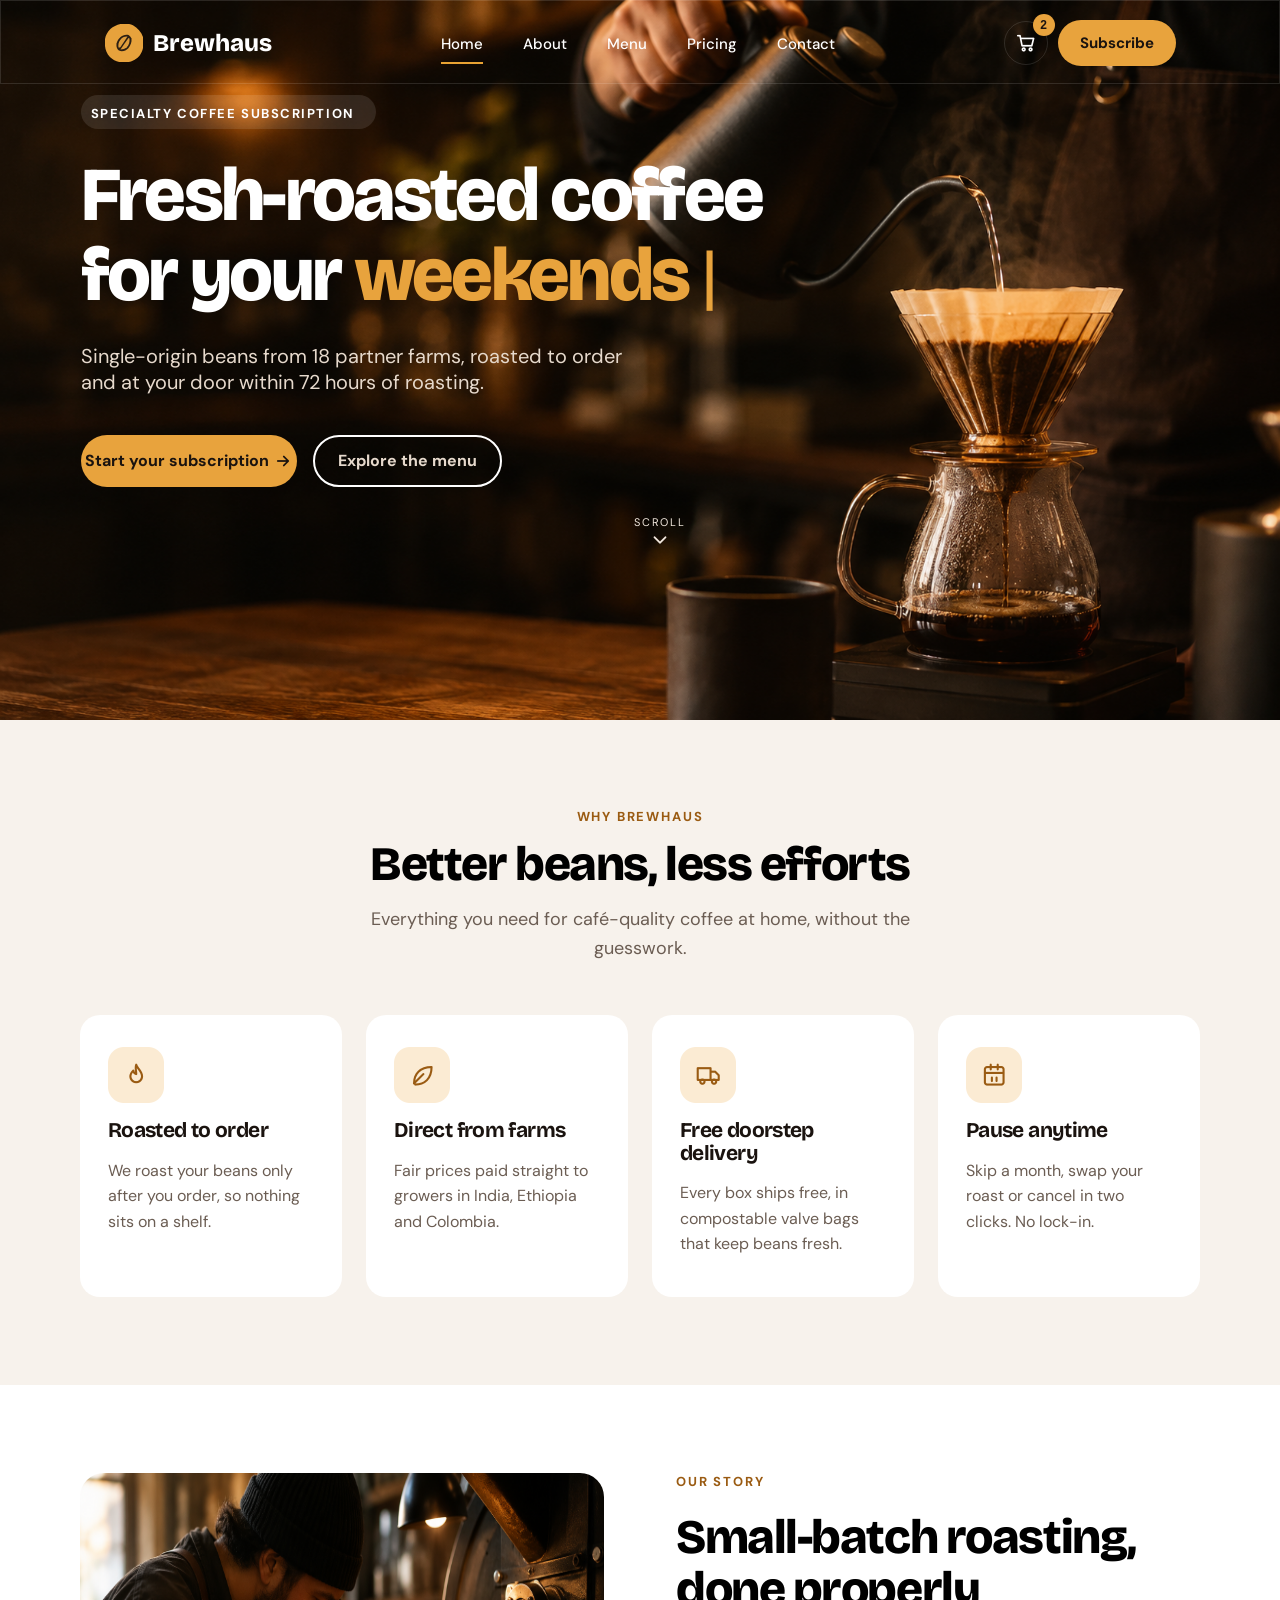
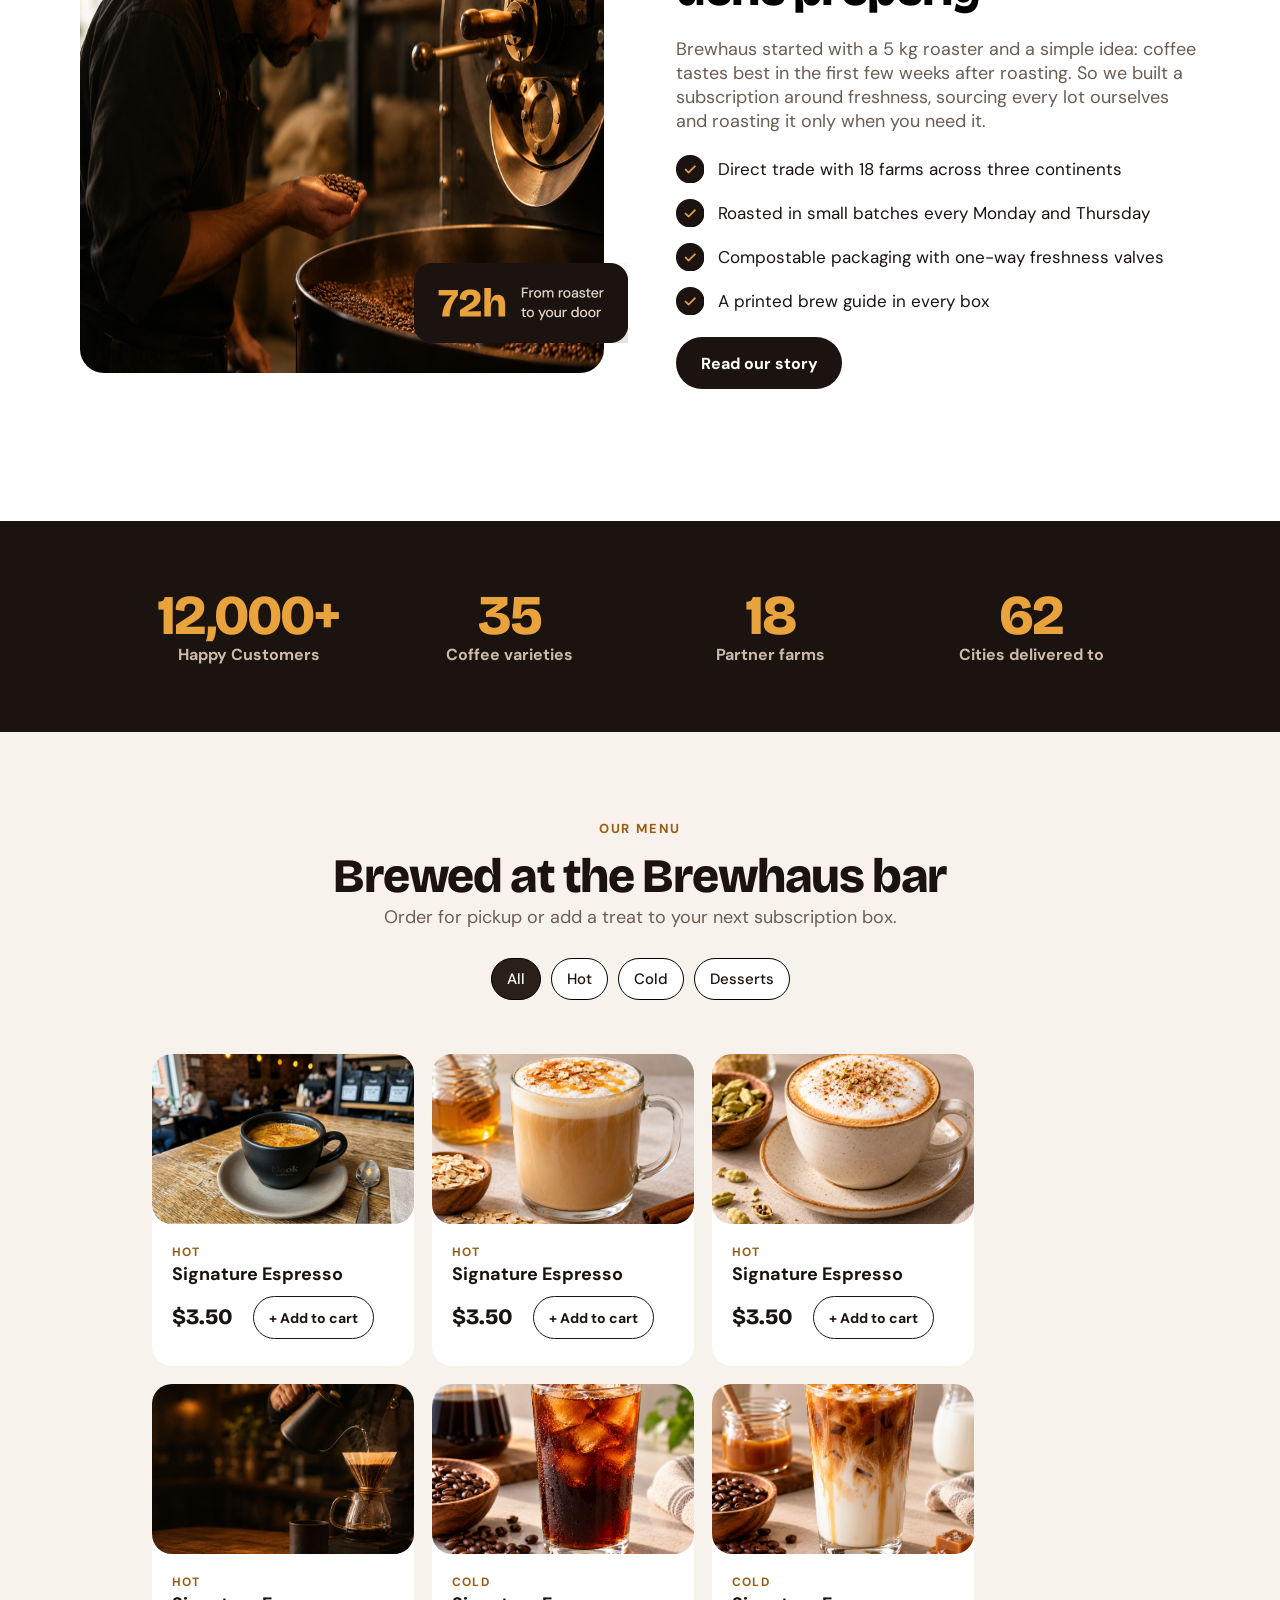
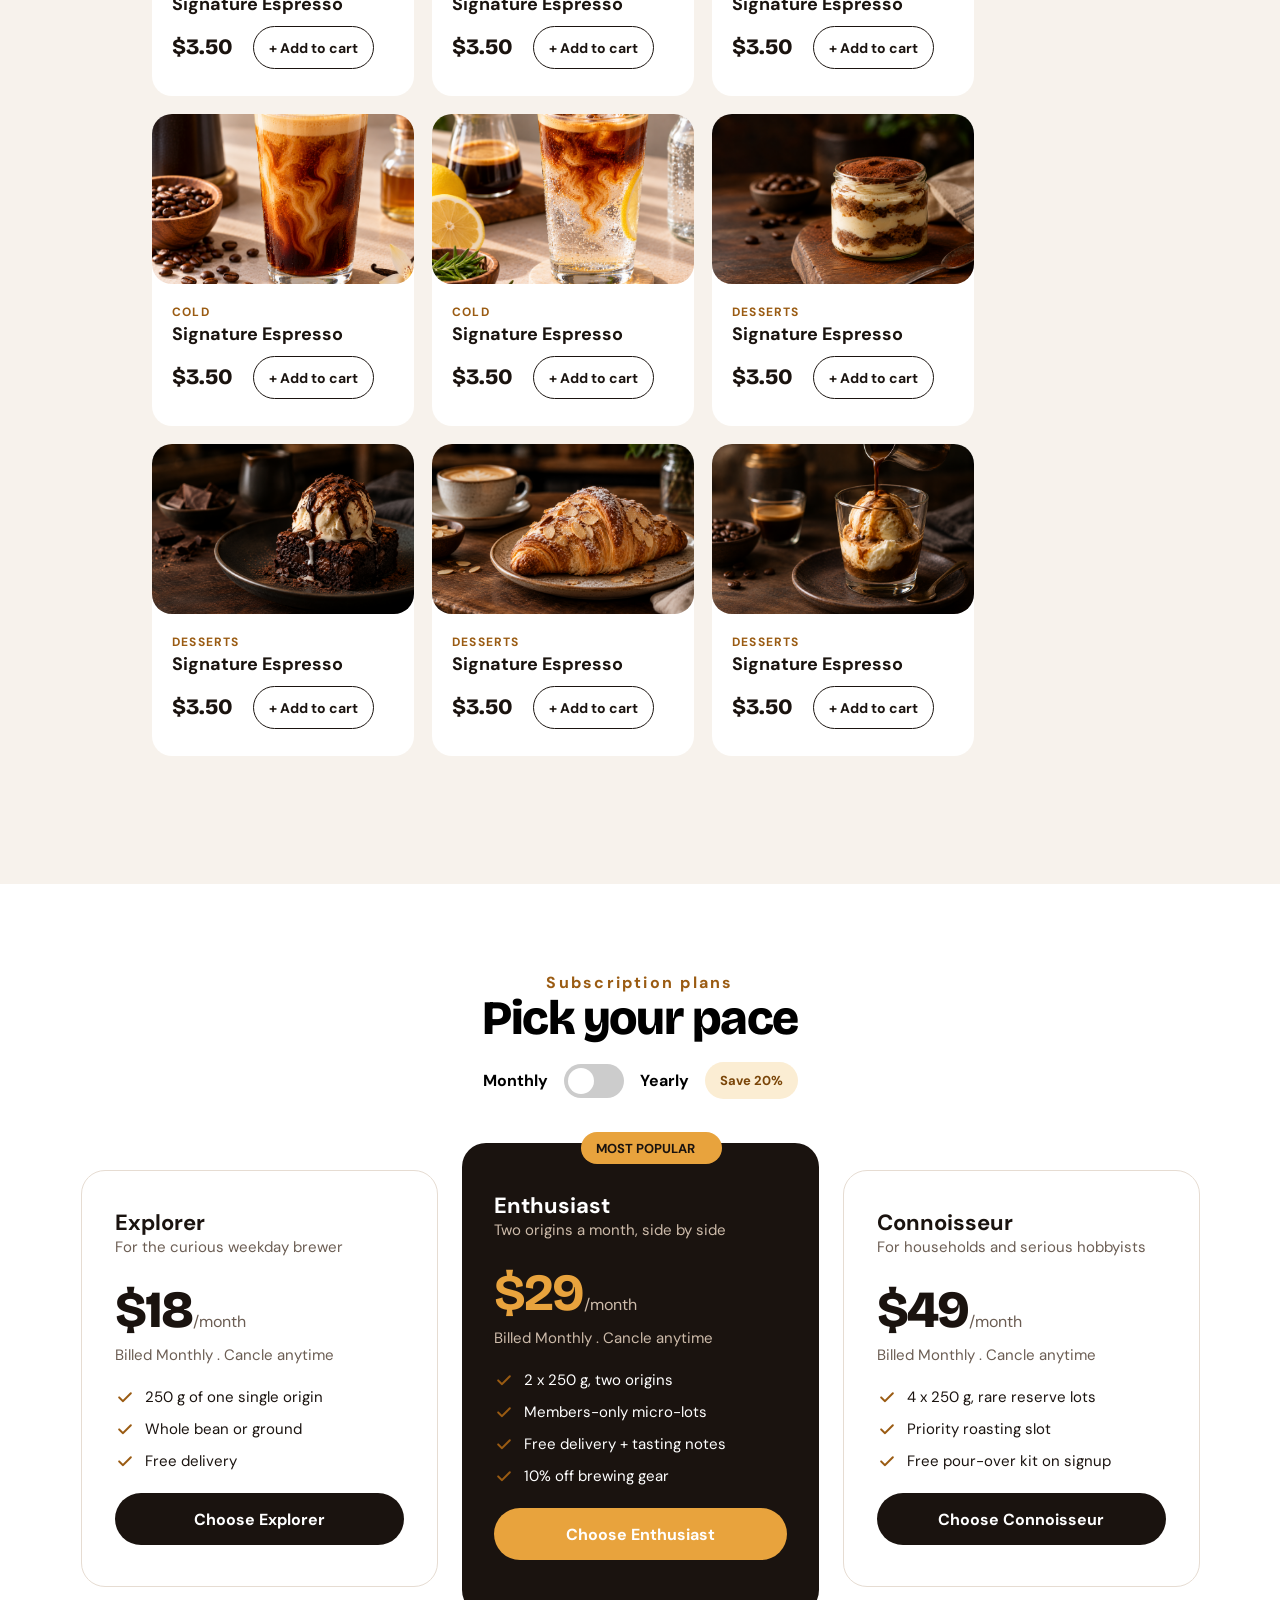
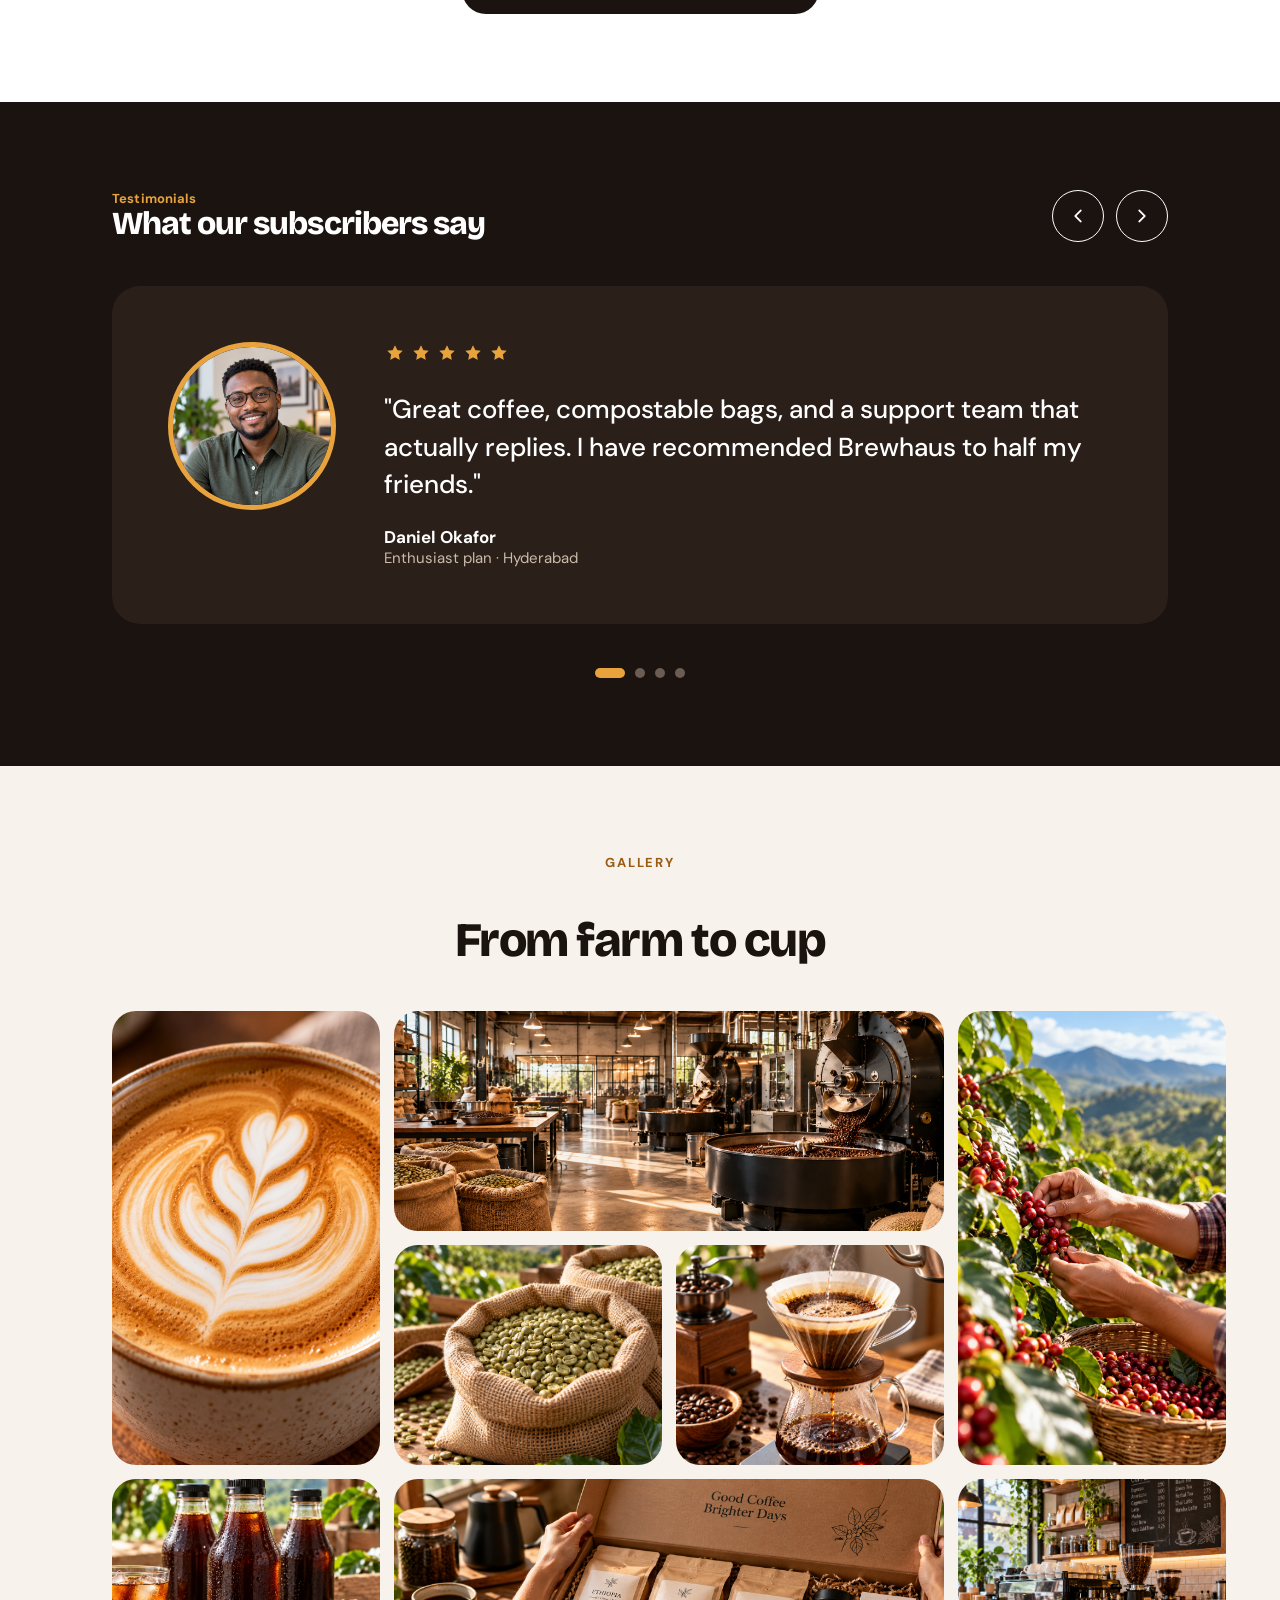
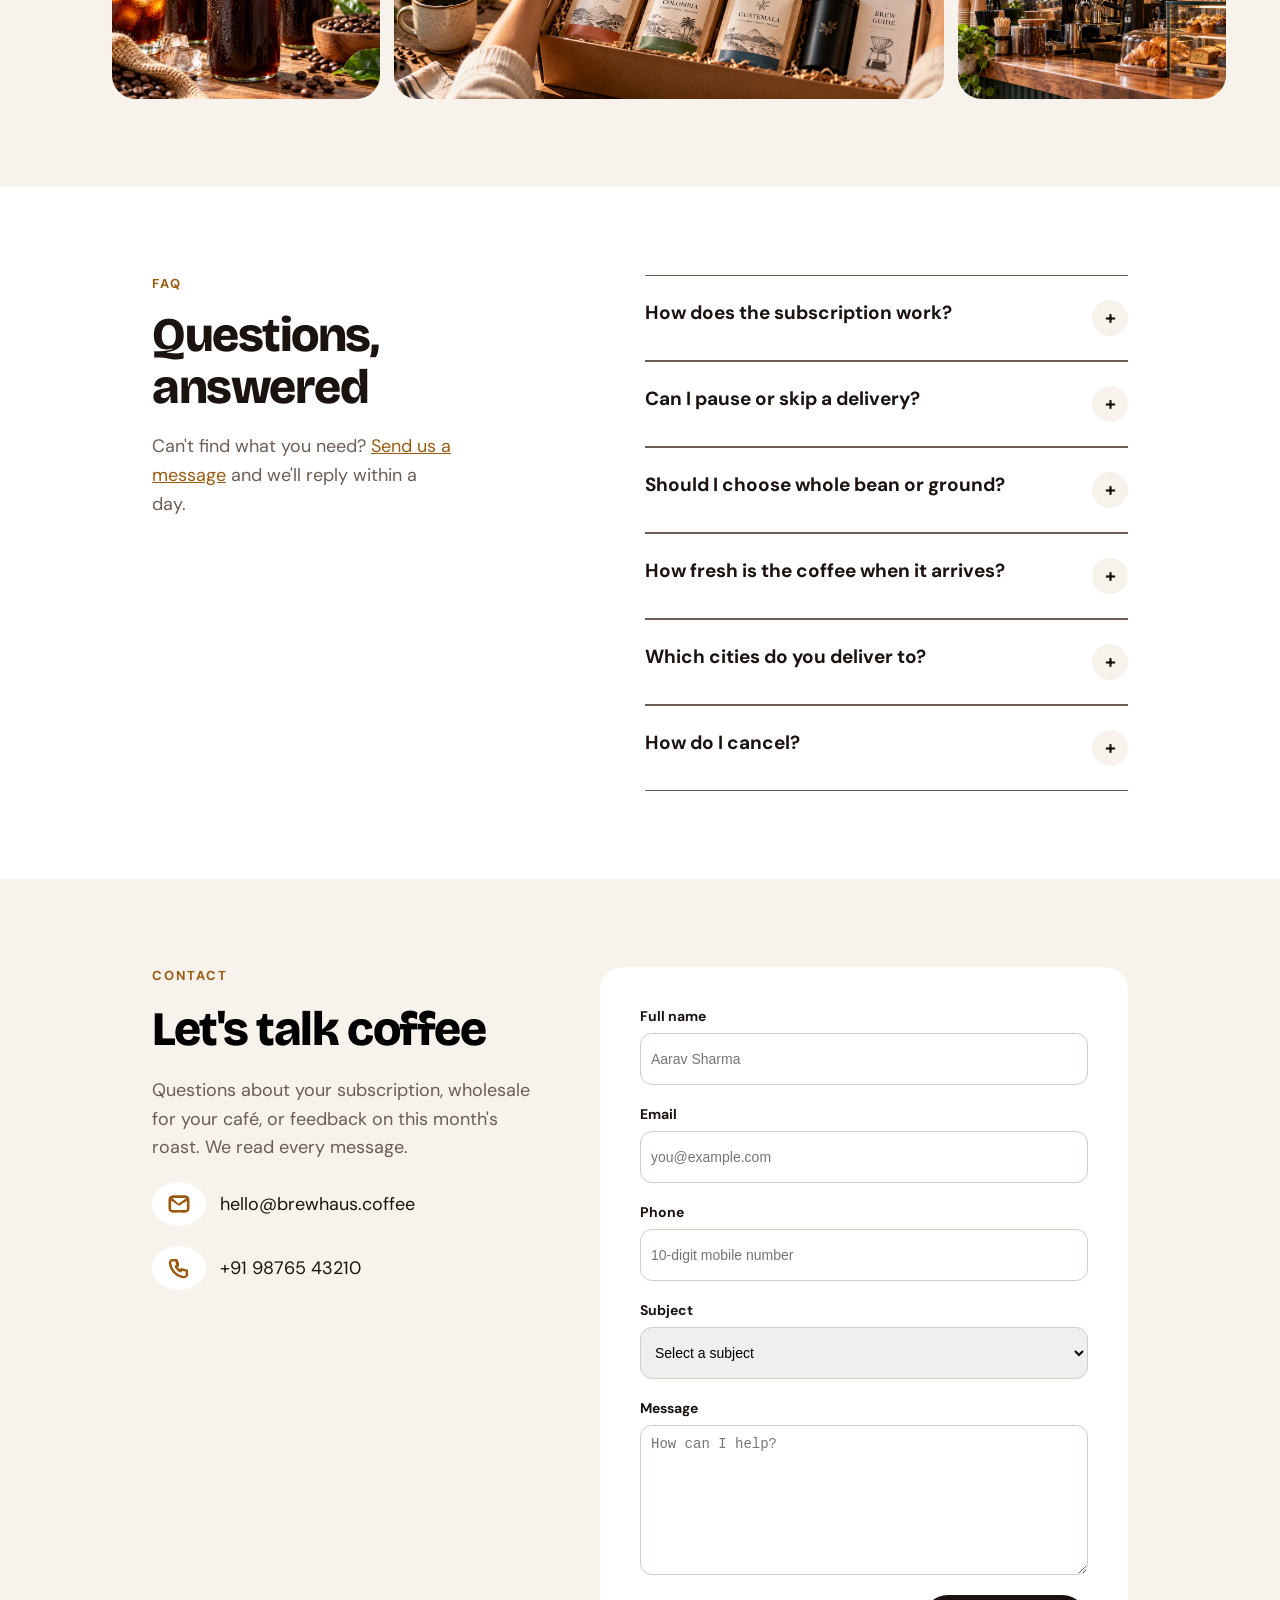
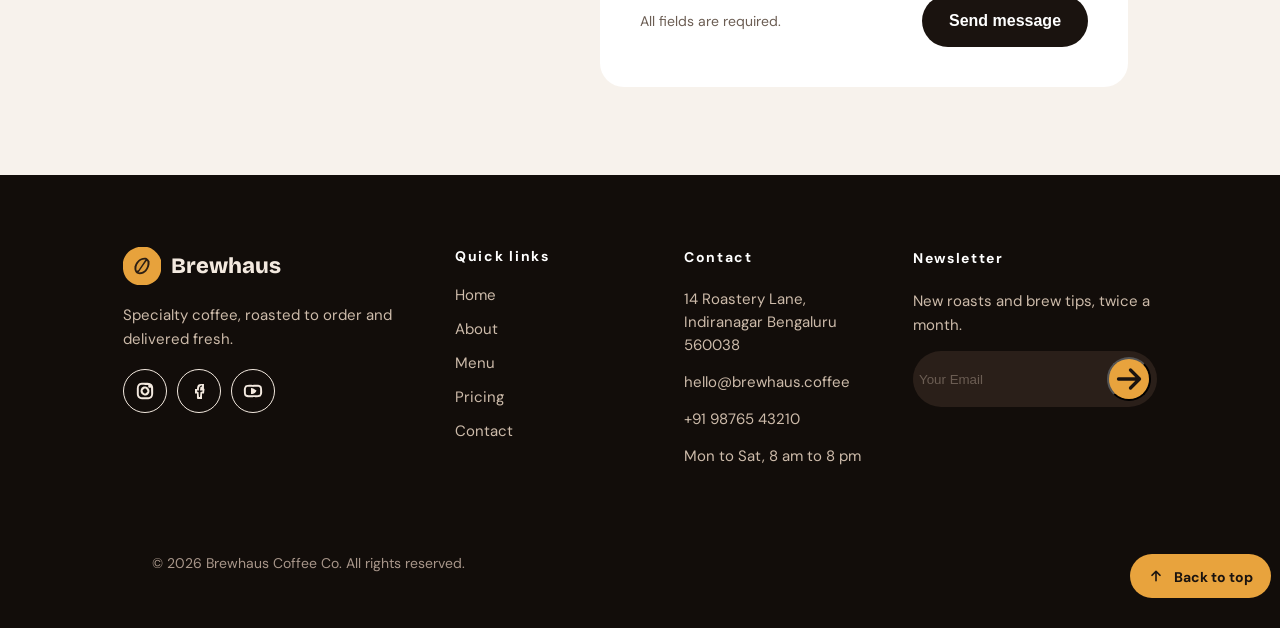
==== commit b68a038a: "Form outline" ====
--- a/index.html
+++ b/index.html
@@ -688,44 +688,49 @@
 				</div>
 
 				<div class="contact-right">
-					<form action="">
+					<form action="" novalidate>
 
 						<div class="fullname">
 							<label for="name">Full name</label>
 							<input type="text" placeholder="Aarav Sharma" name="name" id="name" required>
+							<small class="error-message"></small>
 						</div>
 
 						<div class="email">
 							<label for="email">Email</label>
 							<input type="email" placeholder="you@example.com" name="email" id="email" required>
-						</div>
-						
+							<small class="error-message"></small>
+						</div>
+
 						<div class="phone">
 							<label for="phone-no">Phone</label>
-							<input type="text" placeholder="10-digit mobile number" name="phone-no" id="phone-no">
+							<input type="text" placeholder="10-digit mobile number" name="phone-no" id="phone-no" required>
+							<small class="error-message"></small>
 						</div>
 
 						<div class="subject">
 							<label for="subject-select">Subject</label>
-							<select name="slect-subject" id="subject-select">
-								<!-- <option value="" disabled selected hidden>Select a subject</option> -->
+							<select name="slect-subject" id="subject-select" required>
 								<option value="" selected>Select a subject</option>
 								<option value="Subscription help">Subscription help</option>
 								<option value="Wholesale enquiry">Wholesale enquiry</option>
 								<option value="Feedback">Feedback</option>
 								<option value="Something else">Something else</option>
 							</select>
+							<small class="error-message"></small>
 						</div>
 
 						<div class="message">
-							<label for="write-message">message</label>
-							<input type="text" placeholder="How can I help?" name="message" id="write-message">
+							<label for="write-message">Message</label>
+							<textarea placeholder="How can I help?" name="message" id="write-message" required></textarea>
+							<small class="error-message"></small>
 						</div>
 
 						<div class="submit-field">
 							<p>All fields are required.</p>
-							<div class="read-story-btn">
-								<a href="#">Send message</a>
+
+							<div class="submit-form-btn">
+								<button type="submit">Send message</button>
 							</div>
 						</div>
 
--- a/style.css
+++ b/style.css
@@ -58,6 +58,18 @@
     background-color: #FFFFFF;
     border-color: #FFFFFF;
     box-shadow: 0 4px 20px rgba(0, 0, 0, 0.08);
+}
+
+.navbar-container.scrolled .nav-bar .navbar-right .shop-cart-container img {
+	display: none;	
+}
+
+.navbar-container.scrolled .nav-bar .navbar-right .shop-cart-container div {
+	height: 44px;
+	width: 44px;
+
+	top: 0px;
+	right: 0px;
 }
 
 .nav-bar {
@@ -1713,12 +1725,16 @@
 }
 
 form input,
-select {
-	width: 100%; 
-	height: 52px;
-	border: 0.1px solid #D8CABD;
-	border-radius: 12px;
-	padding: 10px 10px;
+form select,
+form textarea {
+    width: 100%;
+    height: 52px;
+    border: 1px solid #D8CABD;
+    border-radius: 12px;
+    padding: 10px;
+    font-size: 14px;
+    outline: none;
+    transition: border-color 0.2s, box-shadow 0.2s;
 }
 
 #write-message {
@@ -1727,16 +1743,62 @@
 	padding-bottom: 120px;
 }
 
+form input:focus,
+form select:focus,
+form textarea:focus {
+    border: 1px solid #1A130F;
+    box-shadow: 0 0 0 2.5px #E8A33D4D;
+}
+
+form .error {
+    border: 1px solid #E53935;
+    box-shadow: none;
+}
+
+form .error-message {
+    color: #E53935;
+    font-size: 12px;
+    font-weight: 400;
+    display: none;
+}
+
+form .error-message.show {
+    display: block;
+}
+
 .submit-field {
 	display: flex;
 	flex-direction: row;
 	align-items: center;
 	justify-content: space-between;
+}
+
+.submit-field button {
+    border: none;
+    background: transparent;
+    cursor: pointer;
 }
 
 .submit-field p {
 	color: #6B5D53;
 	font-size: 14px;	
+}
+
+.submit-field .submit-form-btn {
+	width: 166px;
+	height: 52px;
+	background-color: #1A130F;
+	border-radius: 999px;
+	
+	display: flex;
+  	justify-content: center; 
+  	align-items: center;     	
+}
+
+.submit-field .submit-form-btn button {
+	color: #FFFFFF;
+	font-size: 16px;
+	font-weight: 700;
 }
 
 /* Footer section  */
